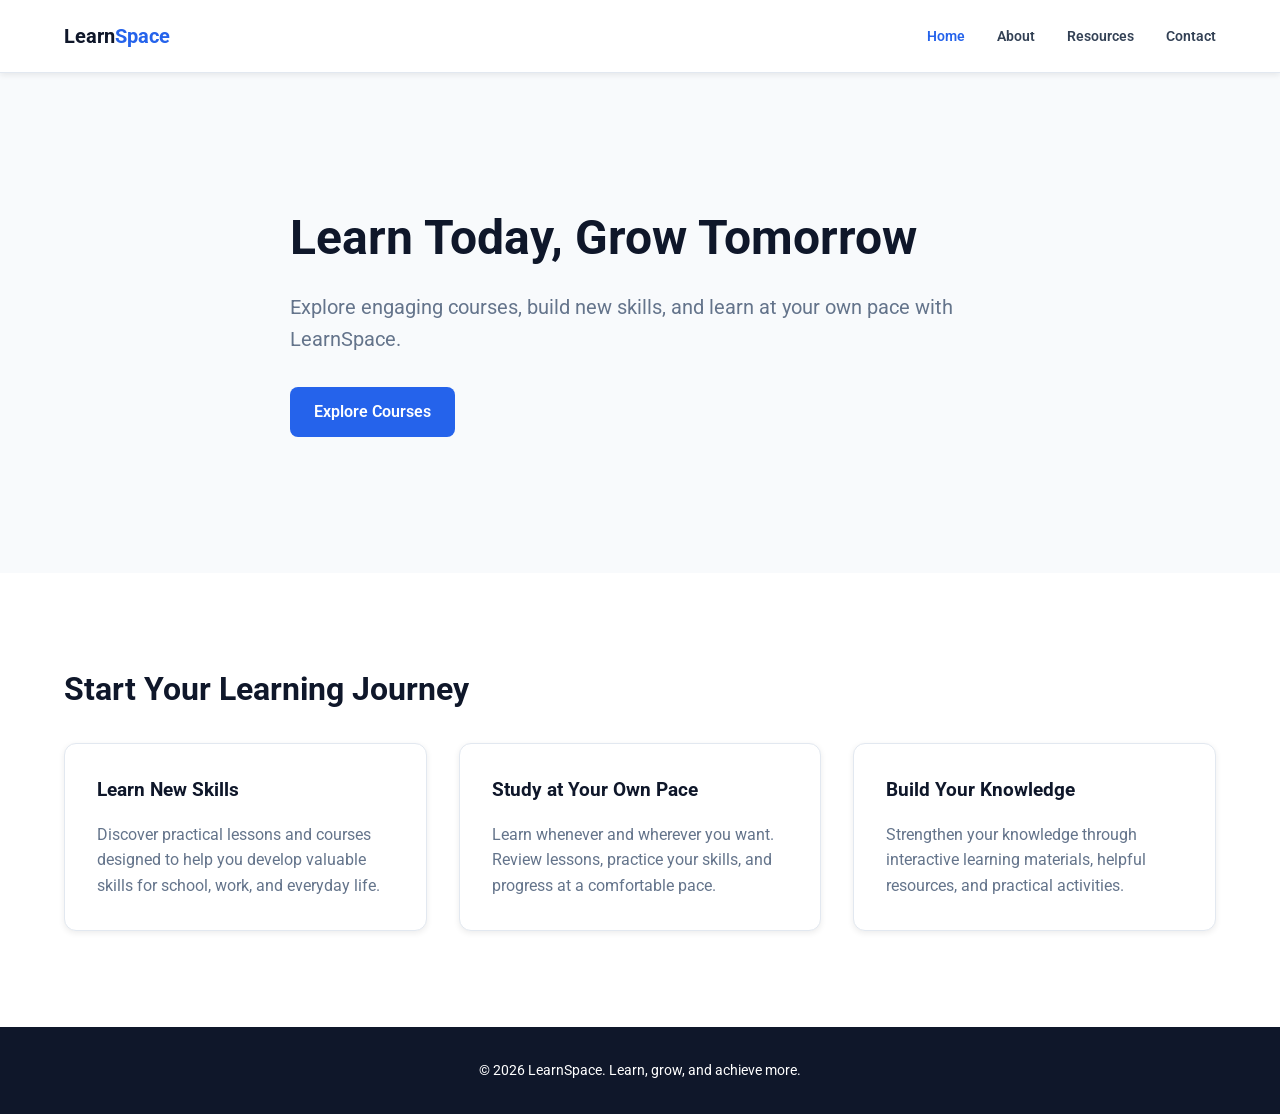
==== index.html @ 276ac224 "update link to contact page in index.html" ====
<!DOCTYPE html>
<html lang="en">

<head>
    <meta charset="UTF-8">
    <meta name="viewport" content="width=device-width, initial-scale=1.0">

    <title>Learn Space | Home</title>

    <link rel="stylesheet" href="./css/style.css">
</head>

<body>

    <!-- HEADER -->
    <header class="site-header">

        <div class="container header-container">

            <a href="index.html" class="logo">
                Learn<span>Space</span>
            </a>

            <!-- CSS-only burger menu toggle -->
                <input
                type="checkbox"
                id="menu-toggle"
                class="menu-toggle"
            >

            <label
                for="menu-toggle"
                class="menu-button"
                aria-label="Toggle navigation menu"
            >
                <span></span>
                <span></span>
                <span></span>
            </label>

            <nav class="main-nav">

                <ul>
                    <li>
                        <a href="index.html" class="active">
                            Home
                        </a>
                    </li>

                    <li>
                        <a href="about.html">
                            About
                        </a>
                    </li>

                    <li>
                        <a href="resources.html">
                            Resources
                        </a>
                    </li>

                    <li>
                        <a href="contact.html">
                            Contact
                        </a>
                    </li>
                </ul>

            </nav>

        </div>

    </header>


    <!-- MAIN -->
    <main>

        <section class="hero">

            <div class="container hero-content">

                <h1>
                    Learn Today, Grow Tomorrow
                </h1>

                <p>
                    Explore engaging courses, build new skills,
                    and learn at your own pace with LearnSpace.
                </p>

                <div id="explore-container">
                    <a href="services.html" class="btn btn-primary">
                        Explore Courses
                    </a>
                </div>

            </div>

        </section>


        <section class="section">

            <div class="container">

                <h2 class="section-title">
                    Start Your Learning Journey
                </h2>

                <div class="card-grid">

                    <article class="card">
                        <h3>Learn New Skills</h3>

                        <p>
                            Discover practical lessons and courses
                            designed to help you develop valuable
                            skills for school, work, and everyday life.
                        </p>
                    </article>


                    <article class="card">
                        <h3>Study at Your Own Pace</h3>

                        <p>
                            Learn whenever and wherever you want.
                            Review lessons, practice your skills,
                            and progress at a comfortable pace.
                        </p>
                    </article>


                    <article class="card">
                        <h3>Build Your Knowledge</h3>

                        <p>
                            Strengthen your knowledge through
                            interactive learning materials, helpful
                            resources, and practical activities.
                        </p>
                    </article>

                </div>

            </div>

        </section>

    </main>


    <!-- FOOTER -->
    <footer class="site-footer">

        <div class="container">

            <p>
                &copy; 2026 LearnSpace. Learn, grow, and achieve more.
            </p>

        </div>

    </footer>

</body>

</html>
---- css/style.css ----
/* =========================================
   ROOT VARIABLES
========================================= */

:root {
    /* Colors */
    --color-primary: #2563eb;
    --color-primary-dark: #1d4ed8;
    --color-secondary: #0f172a;

    --color-text: #334155;
    --color-text-light: #64748b;

    --color-background: #ffffff;
    --color-background-light: #f8fafc;

    --color-border: #e2e8f0;

    /* Typography */
    --font-family: "Roboto", Arial, Helvetica, sans-serif;

    --font-size-xs: 0.75rem;
    --font-size-sm: 0.875rem;
    --font-size-md: 1rem;
    --font-size-lg: 1.25rem;
    --font-size-xl: 2rem;
    --font-size-xxl: 3rem;

    /* Spacing */
    --space-xs: 0.5rem;
    --space-sm: 1rem;
    --space-md: 1.5rem;
    --space-lg: 2rem;
    --space-xl: 4rem;
    --space-xxl: 6rem;

    /* Layout */
    --container-width: 1200px;

    /* Borders */
    --border-radius-sm: 4px;
    --border-radius-md: 8px;
    --border-radius-lg: 12px;

    /* Shadows */
    --shadow-sm: 0 2px 6px rgba(0, 0, 0, 0.08);
    --shadow-md: 0 5px 20px rgba(0, 0, 0, 0.1);
}


/* =========================================
   FONT
========================================= */

@font-face {
    font-family: "Roboto";

    src: url("../fonts/Roboto/Roboto-VariableFont_wdth,wght.ttf")
        format("truetype");

    font-weight: 100 900;
    font-style: normal;

    font-display: swap;
}


/* =========================================
   RESET
========================================= */

* {
    margin: 0;
    padding: 0;
    box-sizing: border-box;
}

html {
    scroll-behavior: smooth;
}

body {
    font-family: var(--font-family);
    font-size: var(--font-size-md);
    line-height: 1.6;

    color: var(--color-text);
    background: var(--color-background);

    overflow-x: hidden;
}


/* =========================================
   GLOBAL ELEMENTS
========================================= */

a {
    color: inherit;
    text-decoration: none;
}

img {
    display: block;
    max-width: 100%;
    height: auto;
}

button,
input,
textarea {
    font-family: inherit;
}


/* =========================================
   CONTAINER
========================================= */

.container {
    width: min(90%, var(--container-width));
    margin: 0 auto;
}

/* =========================================
   SECTIONS
========================================= */

.section {
    padding: var(--space-xxl) 0;
}

.section-title {
    margin-bottom: var(--space-lg);

    font-size: var(--font-size-xl);
    line-height: 1.3;

    color: var(--color-secondary);
}

.text-center {
    text-align: center;
}

/* =========================================
   HEADER
========================================= */

.site-header {
    position: sticky;
    top: 0;

    z-index: 1000;

    background: var(--color-background);

    border-bottom: 1px solid var(--color-border);

    box-shadow: var(--shadow-sm);
}

.header-container {
    min-height: 72px;

    display: flex;
    align-items: center;
    justify-content: space-between;
}


/* =========================================
   LOGO
========================================= */

.logo {
    flex-shrink: 0;

    font-size: var(--font-size-lg);
    font-weight: 700;

    color: var(--color-secondary);
}

.logo span {
    color: var(--color-primary);
}


/* =========================================
   DESKTOP NAVIGATION
========================================= */

.main-nav ul {
    display: flex;

    align-items: center;

    gap: var(--space-lg);

    list-style: none;
}

.main-nav a {
    display: block;

    padding: 0.5rem 0;

    font-size: var(--font-size-sm);
    font-weight: 600;

    color: var(--color-text);

    transition:
        color 0.2s ease,
        background-color 0.2s ease;
}

.main-nav a:hover,
.main-nav a.active {
    color: var(--color-primary);
}


/* =========================================
   MOBILE MENU TOGGLE
   Hidden on desktop
========================================= */

.menu-toggle {
    display: none;
}

.menu-button {
    display: none;
}


/* =========================================
   BUTTONS
========================================= */

.btn {
    display: inline-block;

    padding: 0.75rem 1.5rem;

    border: none;
    border-radius: var(--border-radius-md);

    font-weight: 600;

    cursor: pointer;

    transition:
        background-color 0.2s ease,
        transform 0.2s ease;
}

.btn-primary {
    color: #ffffff;

    background: var(--color-primary);
}

.btn-primary:hover {
    background: var(--color-primary-dark);

    transform: translateY(-2px);
}


/* =========================================
   HERO
========================================= */

.hero {
    min-height: 500px;

    display: flex;
    align-items: center;

    padding: var(--space-xl) 0;

    background: var(--color-background-light);
}

.hero-content {
    width: 100%;
    max-width: 700px;
}

.hero h1 {
    margin-bottom: var(--space-md);

    font-size: var(--font-size-xxl);
    line-height: 1.2;

    color: var(--color-secondary);
}

.hero p {
    margin-bottom: var(--space-lg);

    font-size: var(--font-size-lg);

    color: var(--color-text-light);
}


/* =========================================
   CARD GRID
========================================= */

.card-grid {
    display: flex;
    justify-content: space-between;
    gap: var(--space-lg);
    flex-wrap: wrap;
}

.card {
    width: 100%;

    padding: var(--space-lg);

    background: var(--color-background);

    border: 1px solid var(--color-border);
    border-radius: var(--border-radius-lg);

    box-shadow: var(--shadow-sm);
}

.card h3 {
    margin-bottom: var(--space-sm);

    color: var(--color-secondary);
}

.card p {
    color: var(--color-text-light);
}


/* =========================================
   FOOTER
========================================= */

.site-footer {
    padding: var(--space-lg) 0;

    color: #ffffff;

    background: var(--color-secondary);

    text-align: center;
}

.site-footer p {
    font-size: var(--font-size-sm);
}


/* =========================================
   DESKTOP
   1200px and wider
========================================= */

@media (min-width: 1200px) {

    .container {
        width: min(90%, var(--container-width));
    }

    .header-container {
        min-height: 72px;
    }

    .hero {
        min-height: 500px;
    }

    .hero h1 {
        font-size: var(--font-size-xxl);
    }
    .card-grid .card{
        width: calc((100% - (2 * var(--space-lg))) / 3);
    }

}


/* =========================================
   TABLET
   768px - 1199px
========================================= */

@media (min-width: 768px) and (max-width: 1199px) {

    .container {
        width: 90%;
    }

    .header-container {
        min-height: 72px;
    }

    .main-nav ul {
        gap: var(--space-md);
    }

    .main-nav a {
        font-size: var(--font-size-sm);
    }

    .hero {
        min-height: 450px;
    }

    .hero h1 {
        font-size: 2.5rem;
    }

    .hero p {
        font-size: var(--font-size-md);
    }

    .card-grid .card {
        width: calc((100% - var(--space-lg)) / 2);
    }

}


/* =========================================
   MOBILE
   375px - 767px
========================================= */

@media (max-width: 767px) {

    /* -------------------------------------
       GLOBAL
    ------------------------------------- */

    body {
        overflow-x: hidden;
    }

    .container {
        width: 90%;
        max-width: 100%;
    }


    /* -------------------------------------
       HEADER
    ------------------------------------- */

    .site-header {
        position: sticky;
        top: 0;
    }

    .header-container {
        position: relative;

        min-height: 64px;

        display: flex;
        flex-direction: row;

        align-items: center;
        justify-content: space-between;

        padding: var(--space-sm) 0;
    }


    /* -------------------------------------
       LOGO
    ------------------------------------- */

    .logo {
        font-size: var(--font-size-lg);
    }


    /* -------------------------------------
       BURGER BUTTON
    ------------------------------------- */

    .menu-button {
        width: 40px;
        height: 40px;

        display: flex;

        flex-direction: column;
        justify-content: center;
        align-items: center;

        gap: 5px;

        cursor: pointer;

        border-radius: var(--border-radius-md);

        transition: background-color 0.2s ease;
    }

    .menu-button:hover {
        background: var(--color-background-light);
    }

    .menu-button span {
        display: block;

        width: 24px;
        height: 2px;

        background: var(--color-secondary);

        border-radius: 2px;

        transition:
            transform 0.3s ease,
            opacity 0.3s ease;
    }


    /* -------------------------------------
       MOBILE NAVIGATION
    ------------------------------------- */

    .main-nav {
        position: absolute;

        top: 100%;
        left: 0;

        width: 100%;

        max-height: 0;

        overflow: hidden;

        background: var(--color-background);

        border-top: 1px solid transparent;

        transition:
            max-height 0.3s ease,
            border-color 0.3s ease;
    }

    .main-nav ul {
        display: flex;

        flex-direction: column;

        gap: 0;

        width: 100%;

        list-style: none;

        padding: 0;
    }

    .main-nav li {
        width: 100%;
    }

    .main-nav a {
        display: block;

        width: 100%;

        padding: 1rem;

        font-size: var(--font-size-md);

        border-bottom: 1px solid var(--color-border);
    }

    .main-nav a:hover,
    .main-nav a.active {
        background: var(--color-background-light);

        color: var(--color-primary);
    }


    /* -------------------------------------
       OPEN MOBILE MENU
    ------------------------------------- */

    .menu-toggle:checked ~ .main-nav {
        max-height: 400px;

        border-top-color: var(--color-border);

        box-shadow: var(--shadow-md);
    }


    /* -------------------------------------
       BURGER → X
    ------------------------------------- */

    .menu-toggle:checked + .menu-button span:nth-child(1) {
        transform: translateY(7px) rotate(45deg);
    }

    .menu-toggle:checked + .menu-button span:nth-child(2) {
        opacity: 0;
    }

    .menu-toggle:checked + .menu-button span:nth-child(3) {
        transform: translateY(-7px) rotate(-45deg);
    }


    /* -------------------------------------
       HERO
    ------------------------------------- */

    .hero {
        min-height: 400px;

        padding: var(--space-xl) 0;
    }

    .hero-content {
        width: 100%;
        max-width: 100%;

        text-align: center;
    }

    .hero h1 {
        margin-bottom: var(--space-md);

        font-size: 2rem;
        line-height: 1.2;

        overflow-wrap: break-word;
    }

    .hero p {
        margin-bottom: var(--space-lg);

        font-size: var(--font-size-md);
    }

    .hero #explore-container {
        display: flex;
        justify-content: center;
        align-items: center
    }

    .hero #explore-container .btn{
        width: 50%;
    }


    /* -------------------------------------
       SECTIONS
    ------------------------------------- */

    .section {
        padding: var(--space-xl) 0;
    }

    .section-title {
        margin-bottom: var(--space-md);

        font-size: 1.75rem;

        line-height: 1.3;

        overflow-wrap: break-word;
    }


    /* -------------------------------------
       CARDS
    ------------------------------------- */

    /* .card-grid {
        grid-template-columns: 1fr;

        gap: var(--space-md);
    } */

    .card {
        width: 100%;

        padding: var(--space-md);
    }

    .card h3 {
        font-size: var(--font-size-lg);
    }


    /* -------------------------------------
       BUTTONS
    ------------------------------------- */

    .btn {
        display: block;

        width: 100%;

        text-align: center;
    }


    /* -------------------------------------
       FOOTER
    ------------------------------------- */

    .site-footer {
        padding: var(--space-md) 0;
    }

    .site-footer p {
        font-size: var(--font-size-sm);
    }

}


/* =========================================
   SMALL MOBILE
   375px and below
========================================= */

@media (max-width: 375px) {

    .container {
        width: 92%;
    }

    .hero {
        min-height: 380px;

        padding: var(--space-lg) 0;
    }

    .hero h1 {
        font-size: 1.8rem;
    }

    .hero p {
        font-size: var(--font-size-sm);
    }

    .section {
        padding: var(--space-lg) 0;
    }

    .section-title {
        font-size: 1.5rem;
    }

    .card {
        padding: var(--space-sm);
    }

}
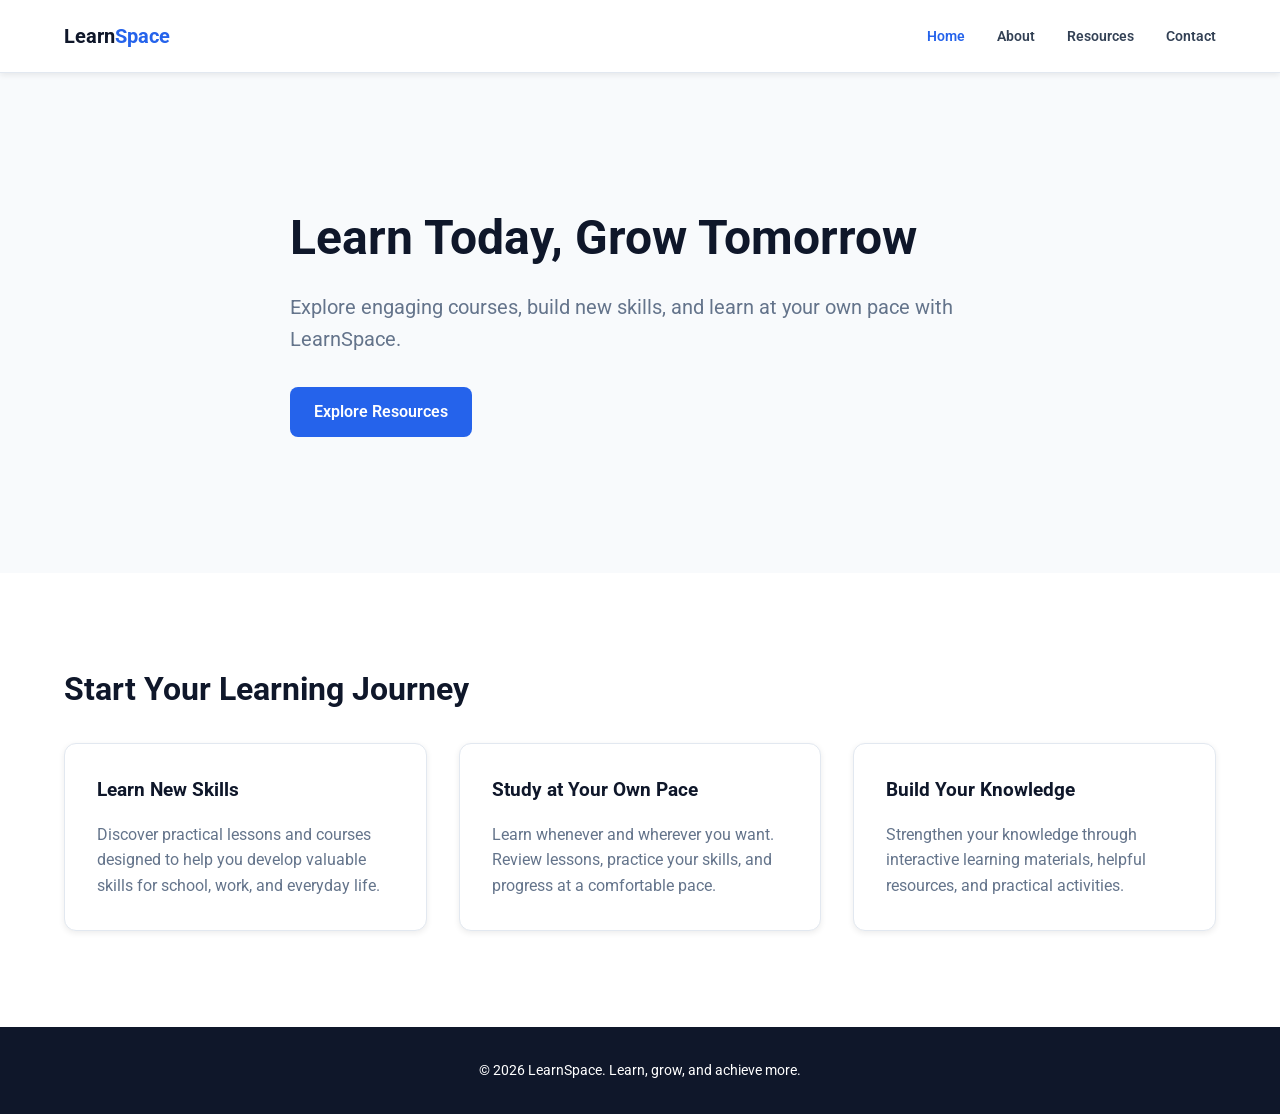
==== commit efa2e09b: "update cta button in index.html" ====
--- a/index.html
+++ b/index.html
@@ -90,8 +90,8 @@
                 </p>
 
                 <div id="explore-container">
-                    <a href="services.html" class="btn btn-primary">
-                        Explore Courses
+                    <a href="resources.html" class="btn btn-primary">
+                        Explore Resources
                     </a>
                 </div>
 
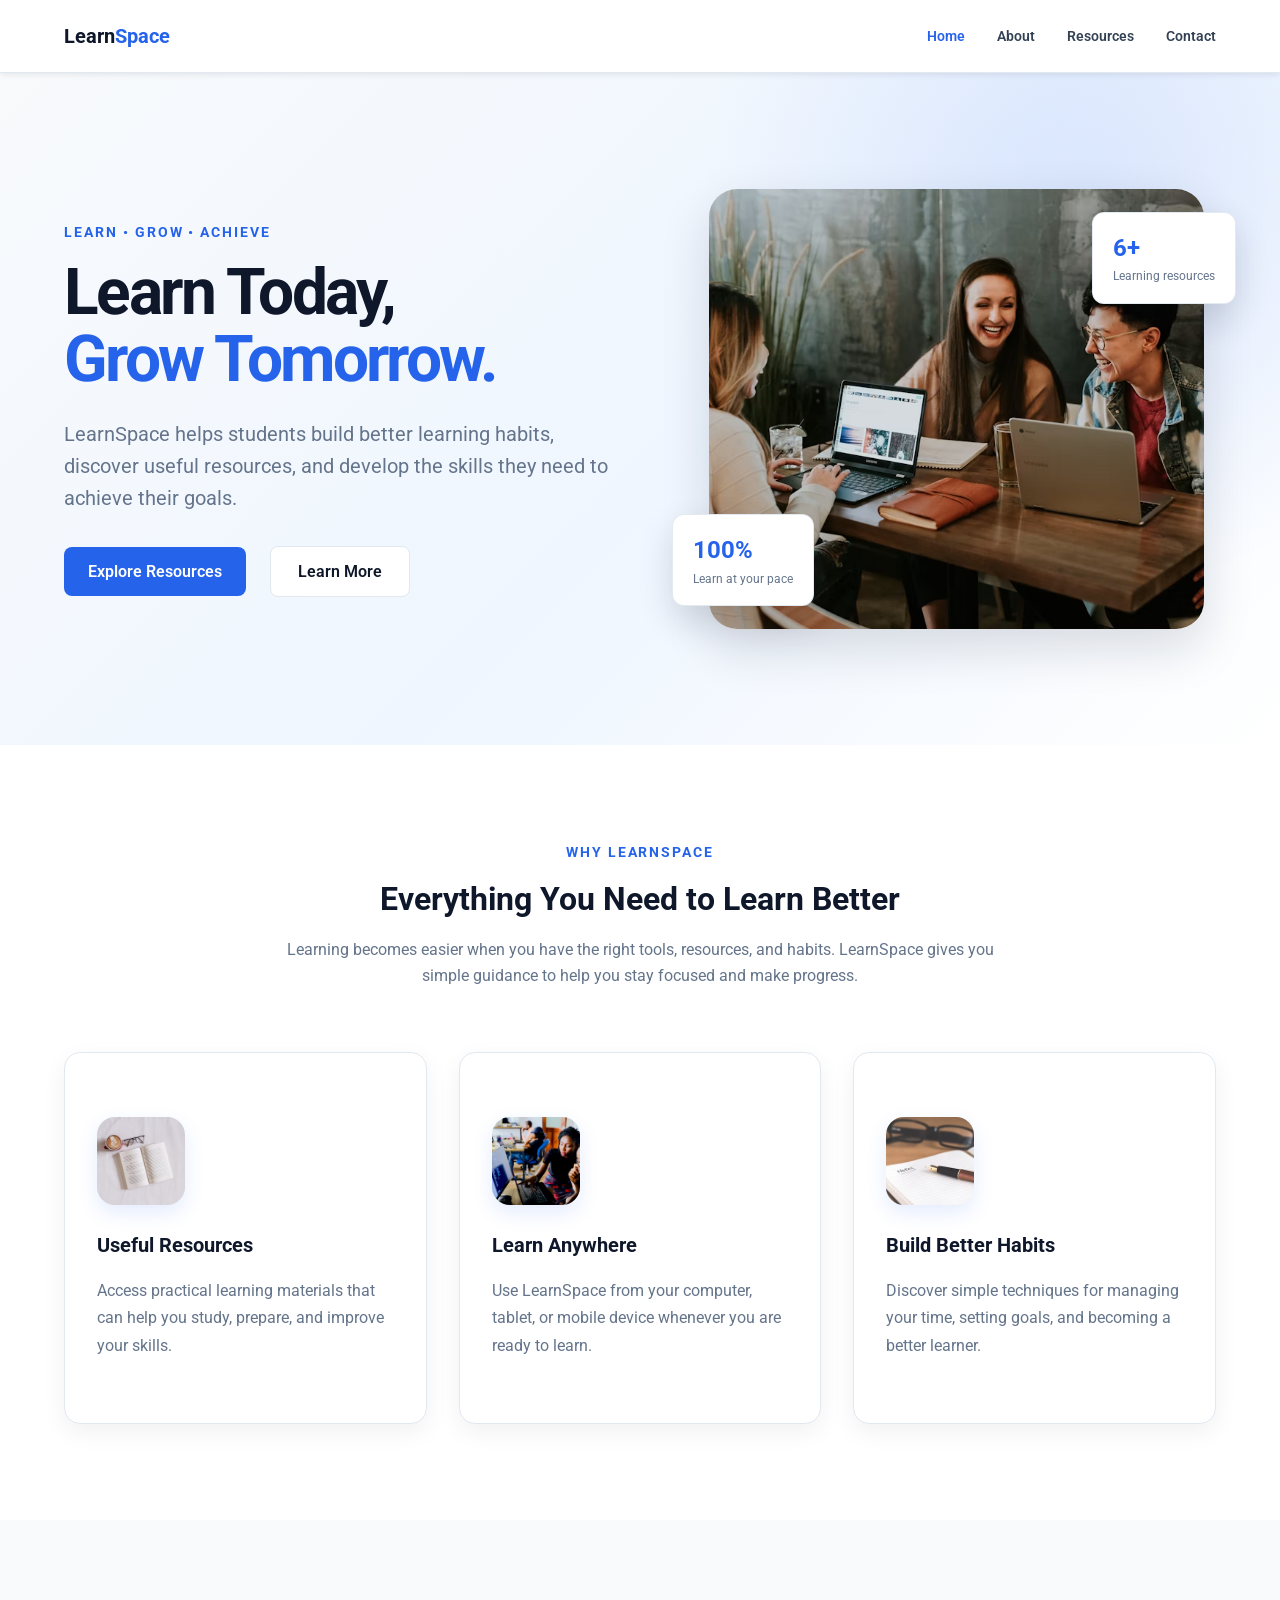
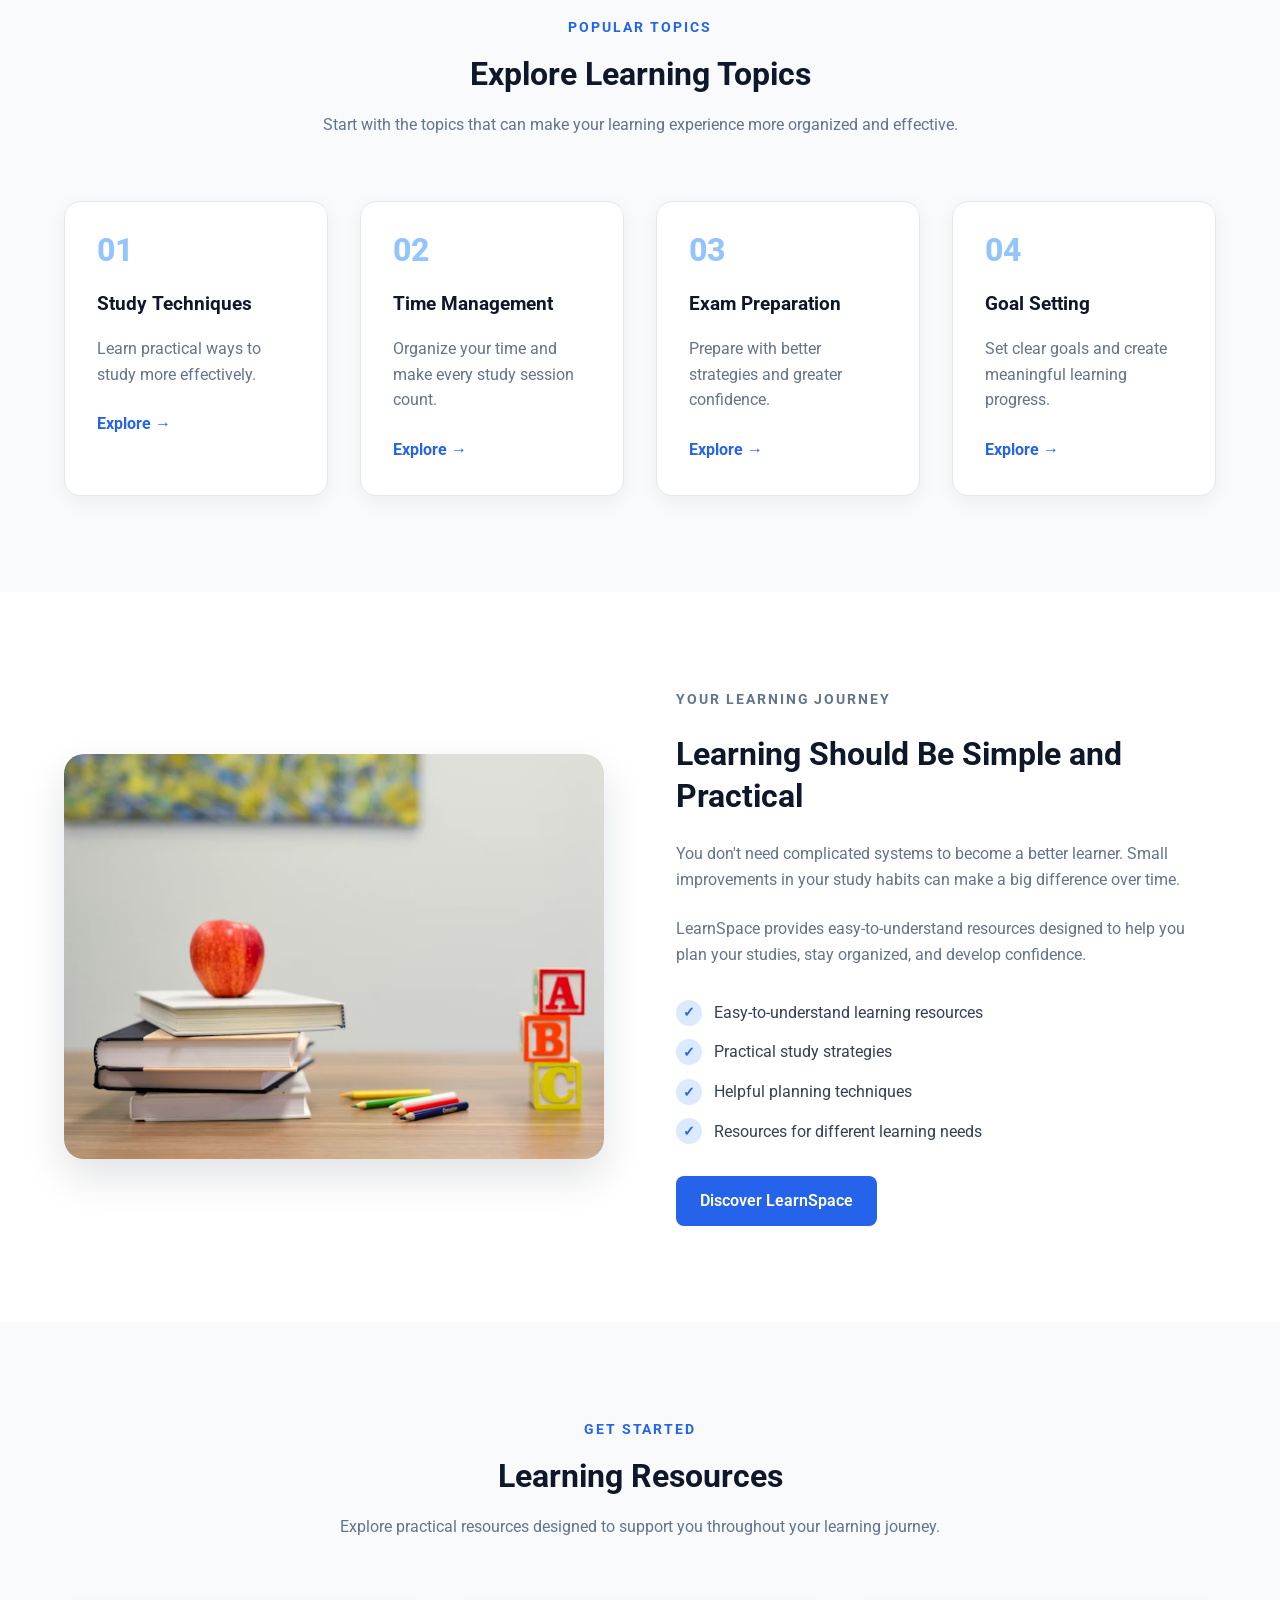
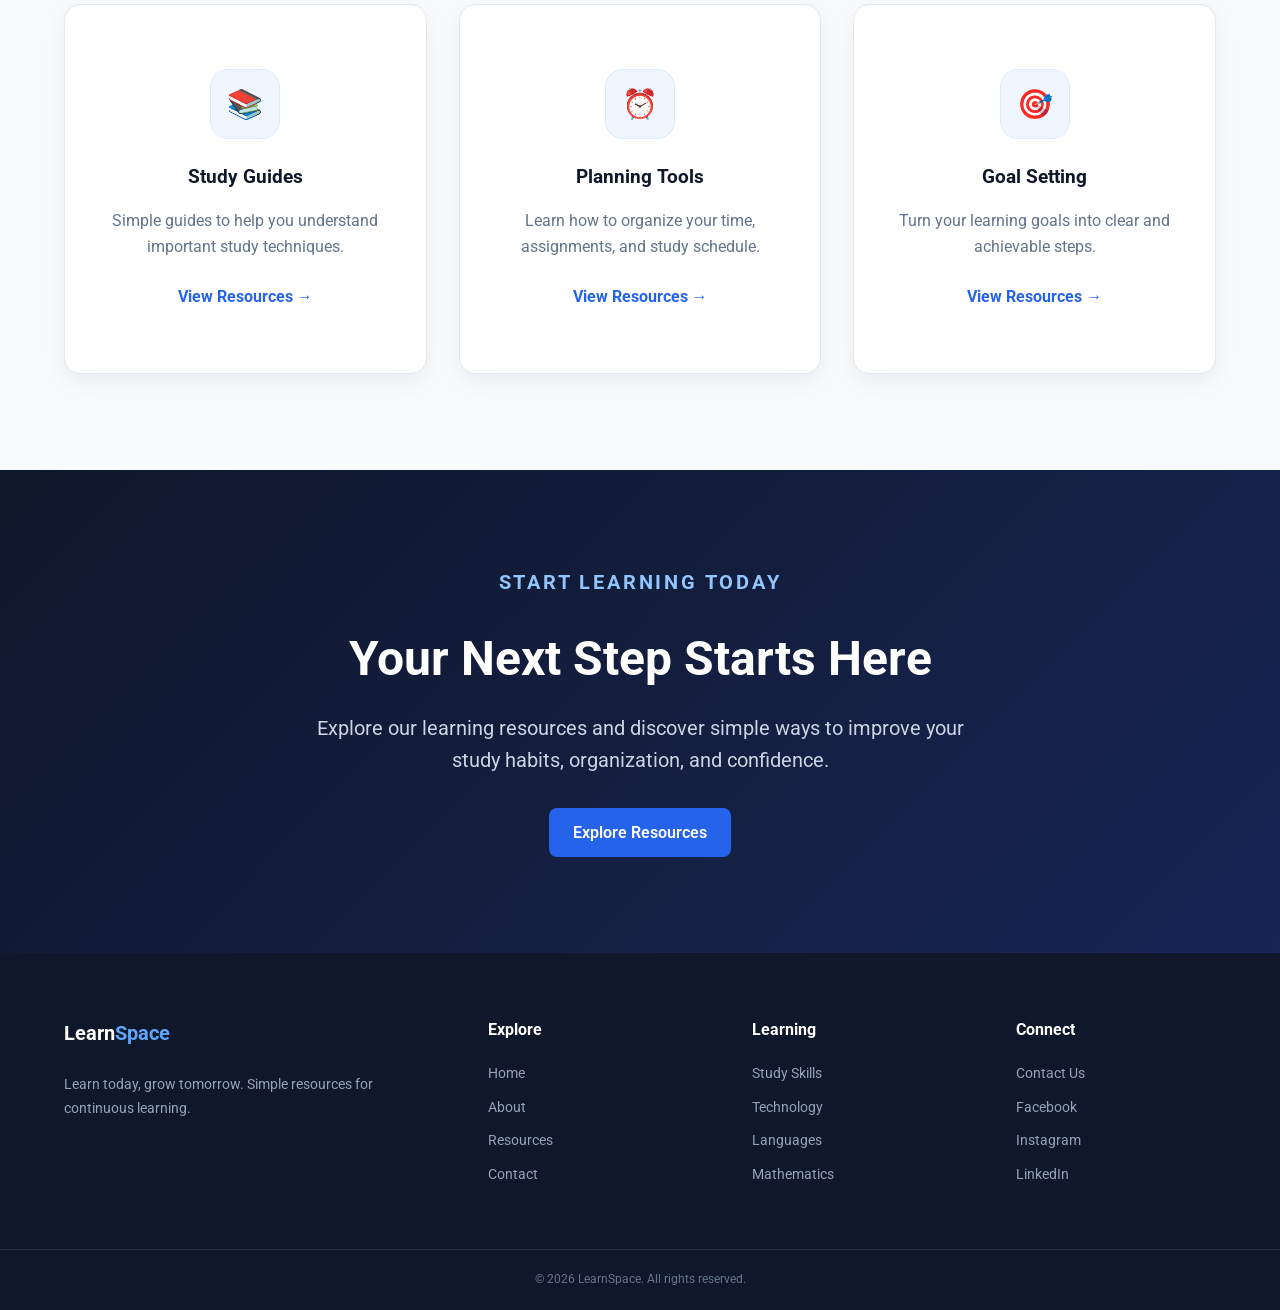
==== commit 9172b2b0: "add homepage contents and update footer" ====
--- a/index.html
+++ b/index.html
@@ -5,14 +5,16 @@
     <meta charset="UTF-8">
     <meta name="viewport" content="width=device-width, initial-scale=1.0">
 
-    <title>Learn Space | Home</title>
-
-    <link rel="stylesheet" href="./css/style.css">
+    <title>LearnSpace | Learn Today, Grow Tomorrow</title>
+
+    <link rel="stylesheet" href="css/style.css">
 </head>
 
 <body>
 
-    <!-- HEADER -->
+    <!-- =========================================
+         HEADER
+    ========================================== -->
     <header class="site-header">
 
         <div class="container header-container">
@@ -21,8 +23,7 @@
                 Learn<span>Space</span>
             </a>
 
-            <!-- CSS-only burger menu toggle -->
-                <input
+            <input
                 type="checkbox"
                 id="menu-toggle"
                 class="menu-toggle"
@@ -38,9 +39,10 @@
                 <span></span>
             </label>
 
-            <nav class="main-nav">
+            <nav class="main-nav" aria-label="Main navigation">
 
                 <ul>
+
                     <li>
                         <a href="index.html" class="active">
                             Home
@@ -64,6 +66,7 @@
                             Contact
                         </a>
                     </li>
+
                 </ul>
 
             </nav>
@@ -73,92 +76,651 @@
     </header>
 
 
-    <!-- MAIN -->
     <main>
 
-        <section class="hero">
-
-            <div class="container hero-content">
-
-                <h1>
-                    Learn Today, Grow Tomorrow
-                </h1>
-
-                <p>
-                    Explore engaging courses, build new skills,
-                    and learn at your own pace with LearnSpace.
-                </p>
-
-                <div id="explore-container">
-                    <a href="resources.html" class="btn btn-primary">
+        <!-- =========================================
+             HERO
+        ========================================== -->
+        <section class="home-hero">
+
+            <div class="container home-hero-container">
+
+                <div class="home-hero-content">
+
+                    <p class="home-eyebrow">
+                        LEARN • GROW • ACHIEVE
+                    </p>
+
+                    <h1>
+                        Learn Today,
+                        <span>Grow Tomorrow.</span>
+                    </h1>
+
+                    <p class="home-hero-text">
+                        LearnSpace helps students build better learning
+                        habits, discover useful resources, and develop
+                        the skills they need to achieve their goals.
+                    </p>
+
+                    <div class="home-hero-actions">
+
+                        <a
+                            href="resources.html"
+                            class="btn btn-primary"
+                        >
+                            Explore Resources
+                        </a>
+
+                        <a
+                            href="about.html"
+                            class="home-secondary-btn"
+                        >
+                            Learn More
+                        </a>
+
+                    </div>
+
+                </div>
+
+
+                <div class="home-hero-image">
+
+                    <div class="home-image-wrapper">
+
+                        <img
+                            src="images/students-learning-together.avif"
+                            alt="Students learning together"
+                        >
+
+                    </div>
+
+
+                    <div class="home-floating-card home-floating-card-one">
+
+                        <strong>
+                            100%
+                        </strong>
+
+                        <span>
+                            Learn at your pace
+                        </span>
+
+                    </div>
+
+
+                    <div class="home-floating-card home-floating-card-two">
+
+                        <strong>
+                            6+
+                        </strong>
+
+                        <span>
+                            Learning resources
+                        </span>
+
+                    </div>
+
+                </div>
+
+            </div>
+
+        </section>
+
+
+        <!-- =========================================
+             WHY LEARNSPACE
+        ========================================== -->
+        <section class="section home-feature-section">
+
+            <div class="container">
+
+                <div class="home-section-heading">
+
+                    <p class="home-eyebrow">
+                        WHY LEARNSPACE
+                    </p>
+
+                    <h2 class="section-title">
+                        Everything You Need to Learn Better
+                    </h2>
+
+                    <p>
+                        Learning becomes easier when you have the right
+                        tools, resources, and habits. LearnSpace gives
+                        you simple guidance to help you stay focused
+                        and make progress.
+                    </p>
+
+                </div>
+
+
+                <div class="home-feature-grid">
+
+
+                    <!-- FEATURE 1 -->
+
+                    <article class="home-feature-card">
+
+                        <div class="home-feature-icon">
+
+                            <img
+                                src="images/books-and-learning-materials.avif"
+                                alt="Books and learning materials"
+                            >
+
+                        </div>
+
+                        <div class="home-feature-content">
+
+                            <h3>
+                                Useful Resources
+                            </h3>
+
+                            <p>
+                                Access practical learning materials
+                                that can help you study, prepare,
+                                and improve your skills.
+                            </p>
+
+                        </div>
+
+                    </article>
+
+
+                    <!-- FEATURE 2 -->
+
+                    <article class="home-feature-card">
+
+                        <div class="home-feature-icon">
+
+                            <img
+                                src="images/laptop-for-online-learning.avif"
+                                alt="Laptop for online learning"
+                            >
+
+                        </div>
+
+                        <div class="home-feature-content">
+
+                            <h3>
+                                Learn Anywhere
+                            </h3>
+
+                            <p>
+                                Use LearnSpace from your computer,
+                                tablet, or mobile device whenever
+                                you are ready to learn.
+                            </p>
+
+                        </div>
+
+                    </article>
+
+
+                    <!-- FEATURE 3 -->
+
+                    <article class="home-feature-card">
+
+                        <div class="home-feature-icon">
+
+                            <img
+                                src="images/notebook-for-learning-and-planning.avif"
+                                alt="Notebook for learning and planning"
+                            >
+
+                        </div>
+
+                        <div class="home-feature-content">
+
+                            <h3>
+                                Build Better Habits
+                            </h3>
+
+                            <p>
+                                Discover simple techniques for
+                                managing your time, setting goals,
+                                and becoming a better learner.
+                            </p>
+
+                        </div>
+
+                    </article>
+
+                </div>
+
+            </div>
+
+        </section>
+
+
+        <!-- =========================================
+             POPULAR TOPICS
+        ========================================== -->
+        <section class="section home-topics-section">
+
+            <div class="container">
+
+                <div class="home-section-heading">
+
+                    <p class="home-eyebrow">
+                        POPULAR TOPICS
+                    </p>
+
+                    <h2 class="section-title">
+                        Explore Learning Topics
+                    </h2>
+
+                    <p>
+                        Start with the topics that can make your
+                        learning experience more organized and
+                        effective.
+                    </p>
+
+                </div>
+
+
+                <div class="home-topic-grid">
+
+
+                    <a
+                        href="resources.html"
+                        class="home-topic-card"
+                    >
+
+                        <div class="home-topic-number">
+                            01
+                        </div>
+
+                        <h3>
+                            Study Techniques
+                        </h3>
+
+                        <p>
+                            Learn practical ways to study
+                            more effectively.
+                        </p>
+
+                        <span>
+                            Explore →
+                        </span>
+
+                    </a>
+
+
+                    <a
+                        href="resources.html"
+                        class="home-topic-card"
+                    >
+
+                        <div class="home-topic-number">
+                            02
+                        </div>
+
+                        <h3>
+                            Time Management
+                        </h3>
+
+                        <p>
+                            Organize your time and make
+                            every study session count.
+                        </p>
+
+                        <span>
+                            Explore →
+                        </span>
+
+                    </a>
+
+
+                    <a
+                        href="resources.html"
+                        class="home-topic-card"
+                    >
+
+                        <div class="home-topic-number">
+                            03
+                        </div>
+
+                        <h3>
+                            Exam Preparation
+                        </h3>
+
+                        <p>
+                            Prepare with better strategies
+                            and greater confidence.
+                        </p>
+
+                        <span>
+                            Explore →
+                        </span>
+
+                    </a>
+
+
+                    <a
+                        href="resources.html"
+                        class="home-topic-card"
+                    >
+
+                        <div class="home-topic-number">
+                            04
+                        </div>
+
+                        <h3>
+                            Goal Setting
+                        </h3>
+
+                        <p>
+                            Set clear goals and create
+                            meaningful learning progress.
+                        </p>
+
+                        <span>
+                            Explore →
+                        </span>
+
+                    </a>
+
+                </div>
+
+            </div>
+
+        </section>
+
+
+        <!-- =========================================
+             LEARNING EXPERIENCE
+        ========================================== -->
+        <section class="section home-learning-section">
+
+            <div class="container home-learning-container">
+
+
+                <div class="home-learning-image">
+
+                    <img
+                        src="images/students-studying-at-desk.avif"
+                        alt="Student studying at a desk"
+                    >
+
+                </div>
+
+
+                <div class="home-learning-content">
+
+                    <p class="home-eyebrow">
+                        YOUR LEARNING JOURNEY
+                    </p>
+
+                    <h2 class="section-title">
+                        Learning Should Be Simple and Practical
+                    </h2>
+
+                    <p>
+                        You don't need complicated systems to become
+                        a better learner. Small improvements in your
+                        study habits can make a big difference over time.
+                    </p>
+
+                    <p>
+                        LearnSpace provides easy-to-understand resources
+                        designed to help you plan your studies, stay
+                        organized, and develop confidence.
+                    </p>
+
+
+                    <ul class="home-check-list">
+
+                        <li>
+                            <span>✓</span>
+                            Easy-to-understand learning resources
+                        </li>
+
+                        <li>
+                            <span>✓</span>
+                            Practical study strategies
+                        </li>
+
+                        <li>
+                            <span>✓</span>
+                            Helpful planning techniques
+                        </li>
+
+                        <li>
+                            <span>✓</span>
+                            Resources for different learning needs
+                        </li>
+
+                    </ul>
+
+
+                    <a
+                        href="about.html"
+                        class="btn btn-primary"
+                    >
+                        Discover LearnSpace
+                    </a>
+
+                </div>
+
+            </div>
+
+        </section>
+
+
+        <!-- =========================================
+             LEARNING RESOURCES
+        ========================================== -->
+        <section class="section home-resource-section">
+
+            <div class="container">
+
+                <div class="home-section-heading">
+
+                    <p class="home-eyebrow">
+                        GET STARTED
+                    </p>
+
+                    <h2 class="section-title">
+                        Learning Resources
+                    </h2>
+
+                    <p>
+                        Explore practical resources designed to
+                        support you throughout your learning journey.
+                    </p>
+
+                </div>
+
+
+                <div class="home-resource-grid">
+
+
+                    <!-- RESOURCE 1 -->
+
+                    <article class="home-resource-card">
+
+                        <div class="home-resource-icon">
+                            📚
+                        </div>
+
+                        <h3>
+                            Study Guides
+                        </h3>
+
+                        <p>
+                            Simple guides to help you understand
+                            important study techniques.
+                        </p>
+
+                        <a href="resources.html">
+                            View Resources →
+                        </a>
+
+                    </article>
+
+
+                    <!-- RESOURCE 2 -->
+
+                    <article class="home-resource-card">
+
+                        <div class="home-resource-icon">
+                            ⏰
+                        </div>
+
+                        <h3>
+                            Planning Tools
+                        </h3>
+
+                        <p>
+                            Learn how to organize your time,
+                            assignments, and study schedule.
+                        </p>
+
+                        <a href="resources.html">
+                            View Resources →
+                        </a>
+
+                    </article>
+
+
+                    <!-- RESOURCE 3 -->
+
+                    <article class="home-resource-card">
+
+                        <div class="home-resource-icon">
+                            🎯
+                        </div>
+
+                        <h3>
+                            Goal Setting
+                        </h3>
+
+                        <p>
+                            Turn your learning goals into
+                            clear and achievable steps.
+                        </p>
+
+                        <a href="resources.html">
+                            View Resources →
+                        </a>
+
+                    </article>
+
+                </div>
+
+            </div>
+
+        </section>
+
+
+        <!-- =========================================
+             FINAL CTA
+        ========================================== -->
+        <section class="home-cta">
+
+            <div class="container">
+
+                <div class="home-cta-content">
+
+                    <p class="home-eyebrow">
+                        START LEARNING TODAY
+                    </p>
+
+                    <h2>
+                        Your Next Step Starts Here
+                    </h2>
+
+                    <p>
+                        Explore our learning resources and discover
+                        simple ways to improve your study habits,
+                        organization, and confidence.
+                    </p>
+
+                    <a
+                        href="resources.html"
+                        class="btn home-cta-button"
+                    >
                         Explore Resources
                     </a>
+
                 </div>
 
             </div>
 
         </section>
 
-
-        <section class="section">
+    </main>
+
+
+    <!-- =========================================
+         FOOTER
+    ========================================== -->
+    <footer class="site-footer">
+
+        <div class="container footer-grid">
+
+            <div class="footer-brand">
+
+                <a href="index.html" class="logo">
+                    Learn<span>Space</span>
+                </a>
+
+                <p>
+                    Learn today, grow tomorrow.
+                    Simple resources for continuous learning.
+                </p>
+
+            </div>
+
+
+            <div class="footer-column">
+
+                <h3>Explore</h3>
+
+                <a href="index.html">Home</a>
+                <a href="about.html">About</a>
+                <a href="resources.html">Resources</a>
+                <a href="contact.html">Contact</a>
+
+            </div>
+
+
+            <div class="footer-column">
+
+                <h3>Learning</h3>
+
+                <a href="resources.html">Study Skills</a>
+                <a href="resources.html">Technology</a>
+                <a href="resources.html">Languages</a>
+                <a href="resources.html">Mathematics</a>
+
+            </div>
+
+
+            <div class="footer-column">
+
+                <h3>Connect</h3>
+
+                <a href="contact.html">Contact Us</a>
+                <a href="#">Facebook</a>
+                <a href="#">Instagram</a>
+                <a href="#">LinkedIn</a>
+
+            </div>
+
+        </div>
+
+
+        <div class="footer-bottom">
 
             <div class="container">
 
-                <h2 class="section-title">
-                    Start Your Learning Journey
-                </h2>
-
-                <div class="card-grid">
-
-                    <article class="card">
-                        <h3>Learn New Skills</h3>
-
-                        <p>
-                            Discover practical lessons and courses
-                            designed to help you develop valuable
-                            skills for school, work, and everyday life.
-                        </p>
-                    </article>
-
-
-                    <article class="card">
-                        <h3>Study at Your Own Pace</h3>
-
-                        <p>
-                            Learn whenever and wherever you want.
-                            Review lessons, practice your skills,
-                            and progress at a comfortable pace.
-                        </p>
-                    </article>
-
-
-                    <article class="card">
-                        <h3>Build Your Knowledge</h3>
-
-                        <p>
-                            Strengthen your knowledge through
-                            interactive learning materials, helpful
-                            resources, and practical activities.
-                        </p>
-                    </article>
-
-                </div>
-
-            </div>
-
-        </section>
-
-    </main>
-
-
-    <!-- FOOTER -->
-    <footer class="site-footer">
-
-        <div class="container">
-
-            <p>
-                &copy; 2026 LearnSpace. Learn, grow, and achieve more.
-            </p>
+                <p>
+                    © 2026 LearnSpace. All rights reserved.
+                </p>
+
+            </div>
 
         </div>
 
@@ -166,4 +728,4 @@
 
 </body>
 
-</html>
+</html>
--- a/css/style.css
+++ b/css/style.css
@@ -72,6 +72,7 @@
 * {
     margin: 0;
     padding: 0;
+
     box-sizing: border-box;
 }
 
@@ -81,10 +82,13 @@
 
 body {
     font-family: var(--font-family);
+
     font-size: var(--font-size-md);
+
     line-height: 1.6;
 
     color: var(--color-text);
+
     background: var(--color-background);
 
     overflow-x: hidden;
@@ -97,12 +101,15 @@
 
 a {
     color: inherit;
+
     text-decoration: none;
 }
 
 img {
     display: block;
+
     max-width: 100%;
+
     height: auto;
 }
 
@@ -119,8 +126,10 @@
 
 .container {
     width: min(90%, var(--container-width));
+
     margin: 0 auto;
 }
+
 
 /* =========================================
    SECTIONS
@@ -134,6 +143,7 @@
     margin-bottom: var(--space-lg);
 
     font-size: var(--font-size-xl);
+
     line-height: 1.3;
 
     color: var(--color-secondary);
@@ -143,12 +153,14 @@
     text-align: center;
 }
 
+
 /* =========================================
    HEADER
 ========================================= */
 
 .site-header {
     position: sticky;
+
     top: 0;
 
     z-index: 1000;
@@ -164,7 +176,9 @@
     min-height: 72px;
 
     display: flex;
+
     align-items: center;
+
     justify-content: space-between;
 }
 
@@ -177,6 +191,7 @@
     flex-shrink: 0;
 
     font-size: var(--font-size-lg);
+
     font-weight: 700;
 
     color: var(--color-secondary);
@@ -188,7 +203,7 @@
 
 
 /* =========================================
-   DESKTOP NAVIGATION
+   NAVIGATION
 ========================================= */
 
 .main-nav ul {
@@ -207,6 +222,7 @@
     padding: 0.5rem 0;
 
     font-size: var(--font-size-sm);
+
     font-weight: 600;
 
     color: var(--color-text);
@@ -223,8 +239,7 @@
 
 
 /* =========================================
-   MOBILE MENU TOGGLE
-   Hidden on desktop
+   MOBILE MENU
 ========================================= */
 
 .menu-toggle {
@@ -246,6 +261,7 @@
     padding: 0.75rem 1.5rem;
 
     border: none;
+
     border-radius: var(--border-radius-md);
 
     font-weight: 600;
@@ -271,13 +287,14 @@
 
 
 /* =========================================
-   HERO
+   ORIGINAL HERO
 ========================================= */
 
 .hero {
     min-height: 500px;
 
     display: flex;
+
     align-items: center;
 
     padding: var(--space-xl) 0;
@@ -287,6 +304,7 @@
 
 .hero-content {
     width: 100%;
+
     max-width: 700px;
 }
 
@@ -294,6 +312,7 @@
     margin-bottom: var(--space-md);
 
     font-size: var(--font-size-xxl);
+
     line-height: 1.2;
 
     color: var(--color-secondary);
@@ -314,8 +333,11 @@
 
 .card-grid {
     display: flex;
+
     justify-content: space-between;
+
     gap: var(--space-lg);
+
     flex-wrap: wrap;
 }
 
@@ -327,6 +349,7 @@
     background: var(--color-background);
 
     border: 1px solid var(--color-border);
+
     border-radius: var(--border-radius-lg);
 
     box-shadow: var(--shadow-sm);
@@ -364,7 +387,7 @@
 
 /* =========================================
    DESKTOP
-   1200px and wider
+   1200px+
 ========================================= */
 
 @media (min-width: 1200px) {
@@ -384,8 +407,11 @@
     .hero h1 {
         font-size: var(--font-size-xxl);
     }
-    .card-grid .card{
-        width: calc((100% - (2 * var(--space-lg))) / 3);
+
+    .card-grid .card {
+        width: calc(
+            (100% - (2 * var(--space-lg))) / 3
+        );
     }
 
 }
@@ -427,7 +453,9 @@
     }
 
     .card-grid .card {
-        width: calc((100% - var(--space-lg)) / 2);
+        width: calc(
+            (100% - var(--space-lg)) / 2
+        );
     }
 
 }
@@ -435,14 +463,10 @@
 
 /* =========================================
    MOBILE
-   375px - 767px
+   Below 768px
 ========================================= */
 
 @media (max-width: 767px) {
-
-    /* -------------------------------------
-       GLOBAL
-    ------------------------------------- */
 
     body {
         overflow-x: hidden;
@@ -450,16 +474,16 @@
 
     .container {
         width: 90%;
+
         max-width: 100%;
     }
 
 
-    /* -------------------------------------
-       HEADER
-    ------------------------------------- */
+    /* HEADER */
 
     .site-header {
         position: sticky;
+
         top: 0;
     }
 
@@ -469,36 +493,37 @@
         min-height: 64px;
 
         display: flex;
+
         flex-direction: row;
 
         align-items: center;
+
         justify-content: space-between;
 
         padding: var(--space-sm) 0;
     }
 
 
-    /* -------------------------------------
-       LOGO
-    ------------------------------------- */
+    /* LOGO */
 
     .logo {
         font-size: var(--font-size-lg);
     }
 
 
-    /* -------------------------------------
-       BURGER BUTTON
-    ------------------------------------- */
+    /* BURGER */
 
     .menu-button {
         width: 40px;
+
         height: 40px;
 
         display: flex;
 
         flex-direction: column;
+
         justify-content: center;
+
         align-items: center;
 
         gap: 5px;
@@ -518,6 +543,7 @@
         display: block;
 
         width: 24px;
+
         height: 2px;
 
         background: var(--color-secondary);
@@ -529,15 +555,42 @@
             opacity 0.3s ease;
     }
 
-
-    /* -------------------------------------
-       MOBILE NAVIGATION
-    ------------------------------------- */
+    .menu-toggle {
+        display: block;
+
+        position: absolute;
+
+        width: 1px;
+
+        height: 1px;
+
+        padding: 0;
+
+        margin: -1px;
+
+        overflow: hidden;
+
+        clip: rect(0, 0, 0, 0);
+
+        white-space: nowrap;
+
+        border: 0;
+    }
+
+    .menu-toggle:focus-visible + .menu-button {
+        outline: 2px solid var(--color-primary);
+
+        outline-offset: 3px;
+    }
+
+
+    /* MOBILE NAV */
 
     .main-nav {
         position: absolute;
 
         top: 100%;
+
         left: 0;
 
         width: 100%;
@@ -593,9 +646,7 @@
     }
 
 
-    /* -------------------------------------
-       OPEN MOBILE MENU
-    ------------------------------------- */
+    /* OPEN MENU */
 
     .menu-toggle:checked ~ .main-nav {
         max-height: 400px;
@@ -606,9 +657,7 @@
     }
 
 
-    /* -------------------------------------
-       BURGER → X
-    ------------------------------------- */
+    /* BURGER X */
 
     .menu-toggle:checked + .menu-button span:nth-child(1) {
         transform: translateY(7px) rotate(45deg);
@@ -623,9 +672,7 @@
     }
 
 
-    /* -------------------------------------
-       HERO
-    ------------------------------------- */
+    /* ORIGINAL HERO */
 
     .hero {
         min-height: 400px;
@@ -635,6 +682,7 @@
 
     .hero-content {
         width: 100%;
+
         max-width: 100%;
 
         text-align: center;
@@ -644,6 +692,7 @@
         margin-bottom: var(--space-md);
 
         font-size: 2rem;
+
         line-height: 1.2;
 
         overflow-wrap: break-word;
@@ -657,18 +706,18 @@
 
     .hero #explore-container {
         display: flex;
+
         justify-content: center;
-        align-items: center
-    }
-
-    .hero #explore-container .btn{
+
+        align-items: center;
+    }
+
+    .hero #explore-container .btn {
         width: 50%;
     }
 
 
-    /* -------------------------------------
-       SECTIONS
-    ------------------------------------- */
+    /* SECTIONS */
 
     .section {
         padding: var(--space-xl) 0;
@@ -685,15 +734,7 @@
     }
 
 
-    /* -------------------------------------
-       CARDS
-    ------------------------------------- */
-
-    /* .card-grid {
-        grid-template-columns: 1fr;
-
-        gap: var(--space-md);
-    } */
+    /* CARDS */
 
     .card {
         width: 100%;
@@ -706,9 +747,7 @@
     }
 
 
-    /* -------------------------------------
-       BUTTONS
-    ------------------------------------- */
+    /* BUTTONS */
 
     .btn {
         display: block;
@@ -719,9 +758,7 @@
     }
 
 
-    /* -------------------------------------
-       FOOTER
-    ------------------------------------- */
+    /* FOOTER */
 
     .site-footer {
         padding: var(--space-md) 0;
@@ -771,4 +808,1170 @@
         padding: var(--space-sm);
     }
 
-}+}
+
+
+/* =========================================
+   ABOUT PAGE
+========================================= */
+
+.about-intro-layout {
+    display: flex;
+
+    align-items: center;
+
+    justify-content: space-between;
+
+    gap: var(--space-xl);
+}
+
+.about-intro-content {
+    flex: 1 1 50%;
+
+    min-width: 0;
+}
+
+.about-intro-content p {
+    margin-bottom: var(--space-md);
+}
+
+.about-tagline {
+    color: var(--color-primary);
+
+    font-weight: 700;
+
+    font-size: var(--font-size-lg);
+}
+
+.about-intro-figure {
+    flex: 1 1 50%;
+
+    min-width: 0;
+}
+
+.about-intro-figure img {
+    width: 100%;
+
+    aspect-ratio: 4 / 3;
+
+    object-fit: cover;
+
+    border-radius: var(--border-radius-lg);
+
+    box-shadow: var(--shadow-md);
+}
+
+.about-intro-figure figcaption {
+    margin-top: var(--space-sm);
+
+    color: var(--color-text-light);
+
+    font-size: var(--font-size-sm);
+}
+
+
+@media (max-width: 767px) {
+
+    .about-intro-layout {
+        flex-direction: column;
+
+        align-items: stretch;
+
+        gap: var(--space-lg);
+    }
+
+    .about-intro-content,
+    .about-intro-figure {
+        width: 100%;
+    }
+
+}
+
+
+/* =====================================================
+   LEARNSPACE HOMEPAGE
+   Homepage-specific styles
+===================================================== */
+
+
+/* =========================================
+   HOME HERO
+========================================= */
+
+.home-hero {
+    position: relative;
+
+    padding: 6.5rem 0;
+
+    background:
+        radial-gradient(
+            circle at 85% 20%,
+            rgba(37, 99, 235, 0.12),
+            transparent 32%
+        ),
+        linear-gradient(
+            135deg,
+            #f8fafc 0%,
+            #eff6ff 55%,
+            #ffffff 100%
+        );
+}
+
+.home-hero-container {
+    display: flex;
+
+    align-items: center;
+    justify-content: space-between;
+
+    gap: 4.5rem;
+}
+
+.home-hero-content {
+    flex: 1 1 52%;
+
+    min-width: 0;
+}
+
+.home-eyebrow {
+    margin-bottom: var(--space-sm);
+
+    color: var(--color-primary);
+
+    font-size: var(--font-size-sm);
+    font-weight: 700;
+
+    letter-spacing: 0.14em;
+}
+
+.home-hero h1 {
+    margin-bottom: var(--space-md);
+
+    font-size: clamp(
+        2.75rem,
+        5vw,
+        4.75rem
+    );
+
+    line-height: 1.05;
+
+    letter-spacing: -0.04em;
+
+    color: var(--color-secondary);
+}
+
+.home-hero h1 span {
+    display: block;
+
+    color: var(--color-primary);
+}
+
+.home-hero-text {
+    max-width: 650px;
+
+    margin-bottom: var(--space-lg);
+
+    color: var(--color-text-light);
+
+    font-size: var(--font-size-lg);
+}
+
+.home-hero-actions {
+    display: flex;
+
+    align-items: center;
+
+    gap: var(--space-md);
+
+    flex-wrap: wrap;
+}
+
+.home-hero-actions .btn {
+    min-width: 180px;
+
+    text-align: center;
+}
+
+.home-secondary-btn {
+    display: inline-block;
+
+    min-width: 140px;
+
+    padding: 0.75rem 1.5rem;
+
+    border: 1px solid var(--color-border);
+
+    border-radius: var(--border-radius-md);
+
+    background: var(--color-background);
+
+    color: var(--color-secondary);
+
+    font-weight: 600;
+
+    text-align: center;
+
+    transition:
+        background-color 0.2s ease,
+        color 0.2s ease,
+        border-color 0.2s ease,
+        transform 0.2s ease;
+}
+
+.home-secondary-btn:hover {
+    color: var(--color-primary);
+
+    border-color: #bfdbfe;
+
+    background: #eff6ff;
+
+    transform: translateY(-2px);
+}
+
+.home-hero-image {
+    position: relative;
+
+    flex: 1 1 48%;
+
+    min-width: 0;
+
+    padding: 0.75rem;
+}
+
+.home-image-wrapper {
+    overflow: hidden;
+
+    border-radius: 28px;
+
+    background: var(--color-background);
+
+    box-shadow:
+        0 20px 50px rgba(15, 23, 42, 0.14);
+}
+
+.home-image-wrapper img {
+    width: 100%;
+
+    min-height: 440px;
+
+    aspect-ratio: 4 / 3;
+
+    object-fit: cover;
+
+    transition: transform 0.4s ease;
+}
+
+.home-image-wrapper:hover img {
+    transform: scale(1.03);
+}
+
+.home-floating-card {
+    position: absolute;
+
+    display: flex;
+
+    flex-direction: column;
+
+    padding: 1rem 1.25rem;
+
+    background: var(--color-background);
+
+    border: 1px solid rgba(226, 232, 240, 0.9);
+
+    border-radius: var(--border-radius-lg);
+
+    box-shadow:
+        0 15px 35px rgba(15, 23, 42, 0.14);
+}
+
+.home-floating-card strong {
+    color: var(--color-primary);
+
+    font-size: 1.5rem;
+}
+
+.home-floating-card span {
+    color: var(--color-text-light);
+
+    font-size: var(--font-size-xs);
+}
+
+.home-floating-card-one {
+    left: -25px;
+
+    bottom: 35px;
+}
+
+.home-floating-card-two {
+    right: -20px;
+
+    top: 35px;
+}
+
+
+/* =========================================
+   HOME SECTION HEADING
+========================================= */
+
+.home-section-heading {
+    max-width: 720px;
+
+    margin: 0 auto var(--space-xl);
+
+    text-align: center;
+}
+
+.home-section-heading .section-title {
+    margin-bottom: var(--space-sm);
+}
+
+.home-section-heading > p:last-child {
+    color: var(--color-text-light);
+
+    font-size: var(--font-size-md);
+}
+
+
+/* =========================================
+   HOME FEATURES
+========================================= */
+
+.home-feature-section {
+    background: var(--color-background);
+}
+
+.home-feature-grid {
+    display: flex;
+
+    justify-content: space-between;
+
+    gap: var(--space-lg);
+
+    flex-wrap: wrap;
+}
+
+.home-feature-card {
+    flex: 1 1 30%;
+
+    min-width: 280px;
+
+    padding: var(--space-xl) var(--space-lg);
+
+    background: var(--color-background);
+
+    border: 1px solid var(--color-border);
+
+    border-radius: 16px;
+
+    box-shadow:
+        0 8px 25px rgba(15, 23, 42, 0.06);
+
+    transition:
+        transform 0.25s ease,
+        border-color 0.25s ease,
+        box-shadow 0.25s ease;
+}
+
+.home-feature-card:hover {
+    transform: translateY(-7px);
+
+    border-color: #bfdbfe;
+
+    box-shadow:
+        0 18px 35px rgba(15, 23, 42, 0.10);
+}
+
+
+/* FEATURE IMAGE */
+
+.home-feature-icon {
+    width: 88px;
+
+    height: 88px;
+
+    margin-bottom: var(--space-md);
+
+    overflow: hidden;
+
+    border-radius: 18px;
+
+    background: #eff6ff;
+
+    box-shadow:
+        0 8px 20px rgba(37, 99, 235, 0.12);
+}
+
+.home-feature-icon img {
+    width: 100%;
+
+    height: 100%;
+
+    object-fit: cover;
+
+    transition: transform 0.3s ease;
+}
+
+.home-feature-card:hover .home-feature-icon img {
+    transform: scale(1.08);
+}
+
+.home-feature-card h3 {
+    margin-bottom: var(--space-sm);
+
+    color: var(--color-secondary);
+
+    font-size: var(--font-size-lg);
+}
+
+.home-feature-card p {
+    color: var(--color-text-light);
+
+    line-height: 1.7;
+}
+
+
+/* =========================================
+   HOME TOPICS
+========================================= */
+
+.home-topics-section {
+    background: var(--color-background-light);
+}
+
+.home-topic-grid {
+    display: flex;
+
+    justify-content: space-between;
+
+    gap: var(--space-lg);
+
+    flex-wrap: wrap;
+}
+
+.home-topic-card {
+    position: relative;
+
+    flex: 1 1 calc(25% - 1.5rem);
+
+    min-width: 220px;
+
+    padding: var(--space-lg);
+
+    background: var(--color-background);
+
+    border: 1px solid var(--color-border);
+
+    border-radius: 16px;
+
+    box-shadow:
+        0 6px 20px rgba(15, 23, 42, 0.05);
+
+    transition:
+        transform 0.25s ease,
+        border-color 0.25s ease,
+        box-shadow 0.25s ease;
+}
+
+.home-topic-card:hover {
+    transform: translateY(-6px);
+
+    border-color: var(--color-primary);
+
+    box-shadow:
+        0 16px 30px rgba(37, 99, 235, 0.10);
+}
+
+.home-topic-number {
+    margin-bottom: var(--space-md);
+
+    color: #93c5fd;
+
+    font-size: 2rem;
+
+    font-weight: 800;
+
+    line-height: 1;
+}
+
+.home-topic-card h3 {
+    margin-bottom: var(--space-sm);
+
+    color: var(--color-secondary);
+}
+
+.home-topic-card p {
+    margin-bottom: var(--space-md);
+
+    color: var(--color-text-light);
+}
+
+.home-topic-card span {
+    color: var(--color-primary);
+
+    font-weight: 700;
+}
+
+
+/* =========================================
+   HOME LEARNING EXPERIENCE
+========================================= */
+
+.home-learning-section {
+    background: var(--color-background);
+}
+
+.home-learning-container {
+    display: flex;
+
+    align-items: center;
+
+    gap: 4.5rem;
+}
+
+.home-learning-image {
+    flex: 1 1 50%;
+
+    min-width: 0;
+}
+
+.home-learning-image img {
+    width: 100%;
+
+    aspect-ratio: 4 / 3;
+
+    object-fit: cover;
+
+    border-radius: 20px;
+
+    box-shadow:
+        0 18px 40px rgba(15, 23, 42, 0.12);
+}
+
+.home-learning-content {
+    flex: 1 1 50%;
+
+    min-width: 0;
+}
+
+.home-learning-content .section-title {
+    margin-bottom: var(--space-md);
+}
+
+.home-learning-content p {
+    margin-bottom: var(--space-md);
+
+    color: var(--color-text-light);
+}
+
+.home-check-list {
+    display: flex;
+
+    flex-direction: column;
+
+    gap: 0.85rem;
+
+    margin: var(--space-lg) 0;
+
+    padding: 0;
+
+    list-style: none;
+}
+
+.home-check-list li {
+    display: flex;
+
+    align-items: center;
+
+    gap: 0.75rem;
+
+    color: var(--color-text);
+}
+
+.home-check-list li span {
+    display: flex;
+
+    align-items: center;
+    justify-content: center;
+
+    width: 26px;
+    height: 26px;
+
+    flex-shrink: 0;
+
+    border-radius: 50%;
+
+    background: #dbeafe;
+
+    color: var(--color-primary);
+
+    font-size: var(--font-size-sm);
+
+    font-weight: 700;
+}
+
+
+/* =========================================
+   HOME RESOURCES
+========================================= */
+
+.home-resource-section {
+    background: var(--color-background-light);
+}
+
+.home-resource-grid {
+    display: flex;
+
+    justify-content: space-between;
+
+    gap: var(--space-lg);
+
+    flex-wrap: wrap;
+}
+
+.home-resource-card {
+    flex: 1 1 30%;
+
+    min-width: 280px;
+
+    padding: var(--space-xl) var(--space-lg);
+
+    background: var(--color-background);
+
+    border: 1px solid var(--color-border);
+
+    border-radius: 16px;
+
+    text-align: center;
+
+    box-shadow:
+        0 8px 25px rgba(15, 23, 42, 0.06);
+
+    transition:
+        transform 0.25s ease,
+        border-color 0.25s ease,
+        box-shadow 0.25s ease;
+}
+
+.home-resource-card:hover {
+    transform: translateY(-7px);
+
+    border-color: #bfdbfe;
+
+    box-shadow:
+        0 18px 35px rgba(15, 23, 42, 0.10);
+}
+
+.home-resource-icon {
+    display: flex;
+
+    align-items: center;
+    justify-content: center;
+
+    width: 70px;
+    height: 70px;
+
+    margin: 0 auto var(--space-md);
+
+    border: 1px solid #dbeafe;
+
+    border-radius: 18px;
+
+    background: #eff6ff;
+
+    font-size: 1.8rem;
+}
+
+.home-resource-card h3 {
+    margin-bottom: var(--space-sm);
+
+    color: var(--color-secondary);
+}
+
+.home-resource-card p {
+    margin-bottom: var(--space-md);
+
+    color: var(--color-text-light);
+}
+
+.home-resource-card a {
+    color: var(--color-primary);
+
+    font-weight: 700;
+}
+
+.home-resource-card a:hover {
+    color: var(--color-primary-dark);
+}
+
+
+/* =========================================
+   HOME CTA
+========================================= */
+
+.home-cta {
+    padding: var(--space-xxl) 0;
+
+    background:
+        linear-gradient(
+            135deg,
+            #0f172a 0%,
+            #172554 100%
+        );
+
+    text-align: center;
+}
+
+.home-cta-content {
+    max-width: 750px;
+
+    margin: 0 auto;
+}
+
+.home-cta .home-eyebrow {
+    color: #93c5fd;
+}
+
+.home-cta h2 {
+    margin-bottom: var(--space-md);
+
+    color: #ffffff;
+
+    font-size: clamp(
+        2rem,
+        4vw,
+        3rem
+    );
+
+    line-height: 1.2;
+}
+
+.home-cta p {
+    max-width: 650px;
+
+    margin: 0 auto var(--space-lg);
+
+    color: #cbd5e1;
+
+    font-size: var(--font-size-lg);
+}
+
+.home-cta-button {
+    background: var(--color-primary);
+    color: #FFF;
+}
+
+.home-cta-button:hover {
+    background: var(--color-primary-dark);
+}
+
+
+/* =========================================
+   HOMEPAGE FOOTER
+========================================= */
+
+.site-footer {
+    padding: 0;
+
+    color: #cbd5e1;
+
+    background: var(--color-secondary);
+
+    text-align: left;
+}
+
+.footer-grid {
+    display: flex;
+
+    justify-content: space-between;
+
+    gap: var(--space-xl);
+
+    padding-top: 4rem;
+    padding-bottom: 4rem;
+}
+
+.footer-brand {
+    flex: 1 1 35%;
+
+    max-width: 360px;
+}
+
+.footer-brand .logo {
+    display: inline-block;
+
+    margin-bottom: var(--space-md);
+
+    color: #ffffff;
+}
+
+.footer-brand .logo span {
+    color: #60a5fa;
+}
+
+.footer-brand p {
+    max-width: 320px;
+
+    color: #94a3b8;
+
+    line-height: 1.7;
+}
+
+.footer-column {
+    display: flex;
+
+    flex: 1 1 18%;
+
+    flex-direction: column;
+
+    gap: 0.7rem;
+}
+
+.footer-column h3 {
+    margin-bottom: 0.5rem;
+
+    color: #ffffff;
+
+    font-size: var(--font-size-md);
+}
+
+.footer-column a {
+    width: fit-content;
+
+    color: #94a3b8;
+
+    font-size: var(--font-size-sm);
+
+    transition:
+        color 0.2s ease,
+        transform 0.2s ease;
+}
+
+.footer-column a:hover {
+    color: #ffffff;
+
+    transform: translateX(3px);
+}
+
+.footer-bottom {
+    border-top: 1px solid rgba(148, 163, 184, 0.18);
+}
+
+.footer-bottom .container {
+    padding-top: 1.25rem;
+    padding-bottom: 1.25rem;
+}
+
+.footer-bottom p {
+    color: #64748b;
+
+    font-size: var(--font-size-xs);
+
+    text-align: center;
+}
+
+
+/* =========================================
+   HOMEPAGE TABLET
+========================================= */
+
+@media (min-width: 768px) and (max-width: 1199px) {
+
+    .home-hero {
+        padding: 5rem 0;
+    }
+
+    .home-hero-container {
+        gap: 2.5rem;
+    }
+
+    .home-hero h1 {
+        font-size: 3.2rem;
+    }
+
+    .home-hero-text {
+        font-size: var(--font-size-md);
+    }
+
+    .home-image-wrapper img {
+        min-height: 360px;
+    }
+
+    .home-floating-card-one {
+        left: -10px;
+    }
+
+    .home-floating-card-two {
+        right: -10px;
+    }
+
+    .home-feature-card {
+        flex: 1 1 calc(50% - 1rem);
+    }
+
+    .home-topic-card {
+        flex: 1 1 calc(50% - 1rem);
+    }
+
+    .home-learning-container {
+        gap: 2.5rem;
+    }
+
+    .home-resource-card {
+        flex: 1 1 calc(50% - 1rem);
+    }
+
+    .footer-grid {
+        gap: var(--space-lg);
+    }
+
+}
+
+
+/* =========================================
+   HOMEPAGE MOBILE
+========================================= */
+
+@media (max-width: 767px) {
+
+    /* HERO */
+
+    .home-hero {
+        padding: var(--space-xl) 0;
+    }
+
+    .home-hero-container {
+        flex-direction: column;
+
+        gap: var(--space-xl);
+
+        text-align: center;
+    }
+
+    .home-hero-content {
+        width: 100%;
+    }
+
+    .home-hero h1 {
+        font-size: 2.5rem;
+    }
+
+    .home-hero-text {
+        margin-right: auto;
+        margin-left: auto;
+
+        font-size: var(--font-size-md);
+    }
+
+    .home-hero-actions {
+        width: 100%;
+
+        flex-direction: column;
+
+        justify-content: center;
+    }
+
+    .home-hero-actions .btn,
+    .home-secondary-btn {
+        width: 100%;
+    }
+
+    .home-hero-image {
+        width: 100%;
+
+        padding: 0;
+    }
+
+    .home-image-wrapper img {
+        min-height: 300px;
+
+        aspect-ratio: 4 / 3;
+    }
+
+    .home-floating-card {
+        padding: 0.75rem 1rem;
+    }
+
+    .home-floating-card-one {
+        left: 10px;
+
+        bottom: 15px;
+    }
+
+    .home-floating-card-two {
+        right: 10px;
+
+        top: 15px;
+    }
+
+
+    /* HEADINGS */
+
+    .home-section-heading {
+        margin-bottom: var(--space-lg);
+    }
+
+
+    /* FEATURES */
+
+    .home-feature-grid {
+        flex-direction: column;
+    }
+
+    .home-feature-card {
+        width: 100%;
+
+        min-width: 0;
+    }
+
+
+    /* TOPICS */
+
+    .home-topic-grid {
+        flex-direction: column;
+    }
+
+    .home-topic-card {
+        width: 100%;
+
+        min-width: 0;
+    }
+
+
+    /* LEARNING */
+
+    .home-learning-container {
+        flex-direction: column;
+
+        gap: var(--space-xl);
+    }
+
+    .home-learning-image,
+    .home-learning-content {
+        width: 100%;
+    }
+
+
+    /* RESOURCES */
+
+    .home-resource-grid {
+        flex-direction: column;
+    }
+
+    .home-resource-card {
+        width: 100%;
+
+        min-width: 0;
+    }
+
+
+    /* CTA */
+
+    .home-cta {
+        padding: var(--space-xl) 0;
+    }
+
+    .home-cta p {
+        font-size: var(--font-size-md);
+    }
+
+
+    /* FOOTER */
+
+    .footer-grid {
+        flex-direction: column;
+
+        gap: var(--space-xl);
+
+        padding-top: 3rem;
+        padding-bottom: 3rem;
+    }
+
+    .footer-brand {
+        max-width: 100%;
+    }
+
+    .footer-brand p {
+        max-width: 100%;
+    }
+
+    .footer-column a {
+        width: auto;
+    }
+
+    .footer-bottom .container {
+        padding-top: 1rem;
+        padding-bottom: 1rem;
+    }
+
+}
+
+
+/* =========================================
+   HOMEPAGE SMALL MOBILE
+========================================= */
+
+@media (max-width: 375px) {
+
+    .home-hero {
+        padding: var(--space-lg) 0;
+    }
+
+    .home-hero h1 {
+        font-size: 2rem;
+    }
+
+    .home-eyebrow {
+        font-size: var(--font-size-xs);
+    }
+
+    .home-hero-text {
+        font-size: var(--font-size-sm);
+    }
+
+    .home-image-wrapper img {
+        min-height: 250px;
+    }
+
+    .home-floating-card {
+        padding: 0.5rem 0.75rem;
+    }
+
+    .home-floating-card strong {
+        font-size: 1.1rem;
+    }
+
+    .home-floating-card span {
+        font-size: 0.65rem;
+    }
+
+    .home-floating-card-one {
+        left: 5px;
+
+        bottom: 10px;
+    }
+
+    .home-floating-card-two {
+        right: 5px;
+
+        top: 10px;
+    }
+
+    .home-feature-card,
+    .home-topic-card,
+    .home-resource-card {
+        padding: var(--space-md);
+    }
+
+    .home-feature-icon {
+        width: 76px;
+        height: 76px;
+    }
+
+    .home-cta h2 {
+        font-size: 1.8rem;
+    }
+
+    .footer-grid {
+        gap: var(--space-lg);
+    }
+
+}
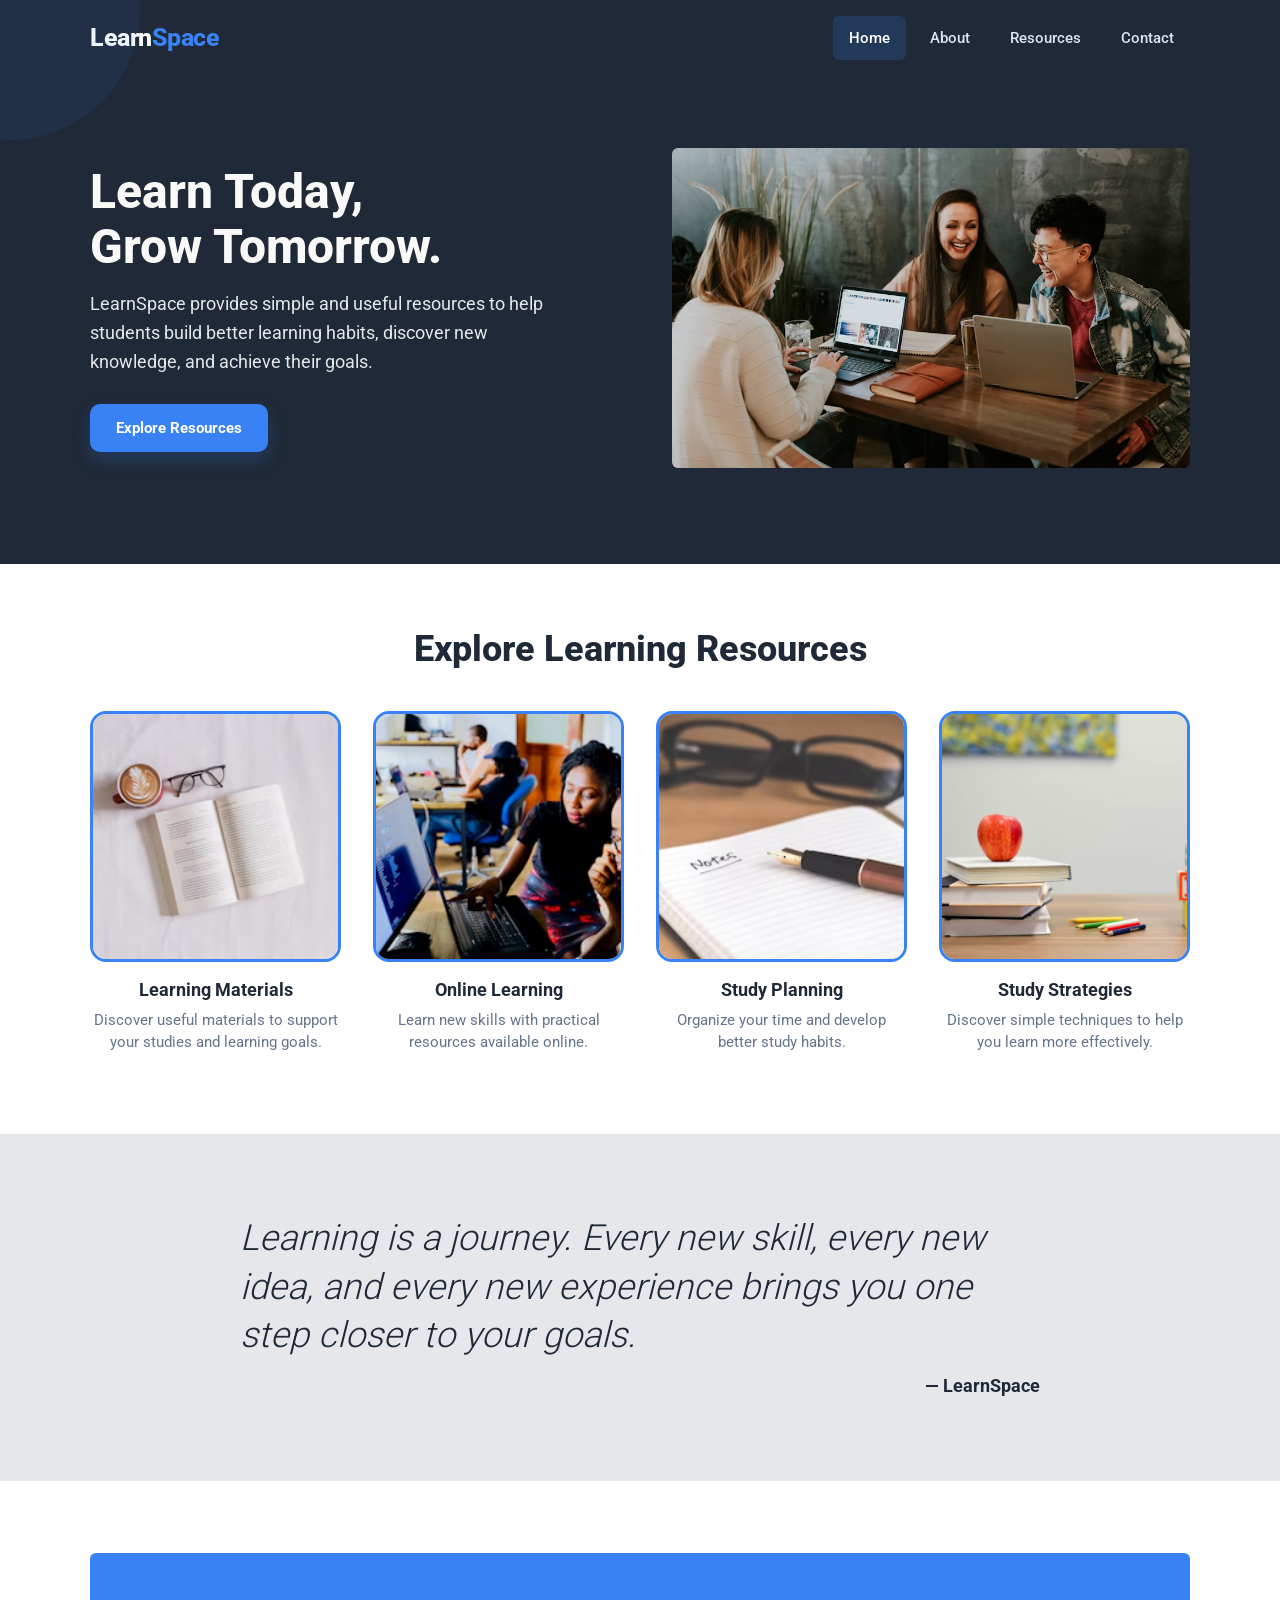
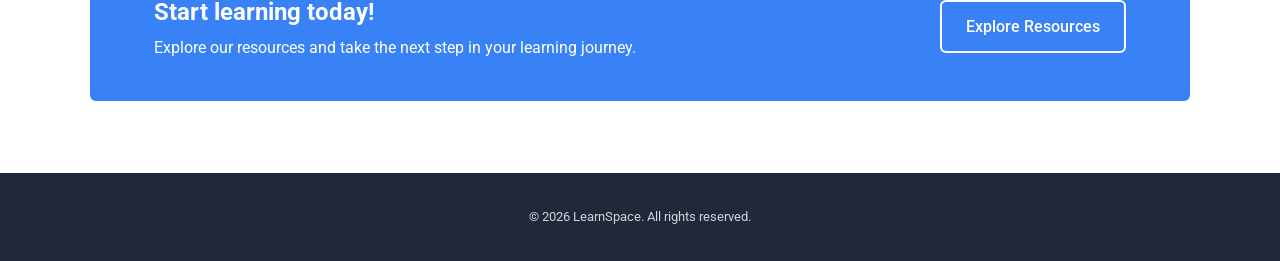
==== commit b0f2b6d1: "update ui" ====
--- a/index.html
+++ b/index.html
@@ -8,722 +8,213 @@
     <title>LearnSpace | Learn Today, Grow Tomorrow</title>
 
     <link rel="stylesheet" href="css/style.css">
+    <link rel="stylesheet" href="css/home.css">
 </head>
 
 <body>
 
-    <!-- =========================================
-         HEADER
-    ========================================== -->
-    <header class="site-header">
-
-        <div class="container header-container">
-
-            <a href="index.html" class="logo">
-                Learn<span>Space</span>
-            </a>
-
-            <input
-                type="checkbox"
-                id="menu-toggle"
-                class="menu-toggle"
-            >
-
-            <label
-                for="menu-toggle"
-                class="menu-button"
-                aria-label="Toggle navigation menu"
-            >
-                <span></span>
-                <span></span>
-                <span></span>
-            </label>
-
-            <nav class="main-nav" aria-label="Main navigation">
-
-                <ul>
-
-                    <li>
-                        <a href="index.html" class="active">
-                            Home
-                        </a>
-                    </li>
-
-                    <li>
-                        <a href="about.html">
-                            About
-                        </a>
-                    </li>
-
-                    <li>
-                        <a href="resources.html">
-                            Resources
-                        </a>
-                    </li>
-
-                    <li>
-                        <a href="contact.html">
-                            Contact
-                        </a>
-                    </li>
-
-                </ul>
-
-            </nav>
-
-        </div>
-
-    </header>
-
-
-    <main>
-
-        <!-- =========================================
-             HERO
-        ========================================== -->
-        <section class="home-hero">
-
-            <div class="container home-hero-container">
-
-                <div class="home-hero-content">
-
-                    <p class="home-eyebrow">
-                        LEARN • GROW • ACHIEVE
-                    </p>
+    <!-- =========================
+         HEADER + HERO
+    ========================== -->
+    <header class="hero-section">
+
+        <div class="container">
+
+            <!-- HEADER -->
+            <div class="header">
+
+                <a href="index.html" class="logo">
+                    Learn<span>Space</span>
+                </a>
+
+                <!-- MOBILE MENU TOGGLE -->
+                <input type="checkbox" id="menu-toggle" class="menu-toggle">
+
+                <label
+                    for="menu-toggle"
+                    class="menu-button"
+                    aria-label="Toggle navigation"
+                >
+                    <span></span>
+                    <span></span>
+                    <span></span>
+                </label>
+
+                <!-- NAVIGATION -->
+                <nav class="main-nav" aria-label="Main navigation">
+                    <a href="index.html" class="active" aria-current="page">Home</a>
+                    <a href="about.html">About</a>
+                    <a href="resources.html">Resources</a>
+                    <a href="contact.html">Contact</a>
+                </nav>
+
+            </div>
+
+
+            <!-- HERO CONTENT -->
+            <div class="hero-content">
+
+                <div class="hero-text">
 
                     <h1>
                         Learn Today,
                         <span>Grow Tomorrow.</span>
                     </h1>
 
-                    <p class="home-hero-text">
-                        LearnSpace helps students build better learning
-                        habits, discover useful resources, and develop
-                        the skills they need to achieve their goals.
+                    <p class="hero-description">
+                        LearnSpace provides simple and useful
+                        resources to help students build better
+                        learning habits, discover new knowledge,
+                        and achieve their goals.
                     </p>
 
-                    <div class="home-hero-actions">
-
-                        <a
-                            href="resources.html"
-                            class="btn btn-primary"
-                        >
-                            Explore Resources
-                        </a>
-
-                        <a
-                            href="about.html"
-                            class="home-secondary-btn"
-                        >
-                            Learn More
-                        </a>
-
-                    </div>
-
-                </div>
-
-
-                <div class="home-hero-image">
-
-                    <div class="home-image-wrapper">
-
-                        <img
-                            src="images/students-learning-together.avif"
-                            alt="Students learning together"
-                        >
-
-                    </div>
-
-
-                    <div class="home-floating-card home-floating-card-one">
-
-                        <strong>
-                            100%
-                        </strong>
-
-                        <span>
-                            Learn at your pace
-                        </span>
-
-                    </div>
-
-
-                    <div class="home-floating-card home-floating-card-two">
-
-                        <strong>
-                            6+
-                        </strong>
-
-                        <span>
-                            Learning resources
-                        </span>
-
-                    </div>
-
-                </div>
-
-            </div>
-
-        </section>
-
-
-        <!-- =========================================
-             WHY LEARNSPACE
-        ========================================== -->
-        <section class="section home-feature-section">
-
-            <div class="container">
-
-                <div class="home-section-heading">
-
-                    <p class="home-eyebrow">
-                        WHY LEARNSPACE
-                    </p>
-
-                    <h2 class="section-title">
-                        Everything You Need to Learn Better
-                    </h2>
-
-                    <p>
-                        Learning becomes easier when you have the right
-                        tools, resources, and habits. LearnSpace gives
-                        you simple guidance to help you stay focused
-                        and make progress.
-                    </p>
-
-                </div>
-
-
-                <div class="home-feature-grid">
-
-
-                    <!-- FEATURE 1 -->
-
-                    <article class="home-feature-card">
-
-                        <div class="home-feature-icon">
-
-                            <img
-                                src="images/books-and-learning-materials.avif"
-                                alt="Books and learning materials"
-                            >
-
-                        </div>
-
-                        <div class="home-feature-content">
-
-                            <h3>
-                                Useful Resources
-                            </h3>
-
-                            <p>
-                                Access practical learning materials
-                                that can help you study, prepare,
-                                and improve your skills.
-                            </p>
-
-                        </div>
-
-                    </article>
-
-
-                    <!-- FEATURE 2 -->
-
-                    <article class="home-feature-card">
-
-                        <div class="home-feature-icon">
-
-                            <img
-                                src="images/laptop-for-online-learning.avif"
-                                alt="Laptop for online learning"
-                            >
-
-                        </div>
-
-                        <div class="home-feature-content">
-
-                            <h3>
-                                Learn Anywhere
-                            </h3>
-
-                            <p>
-                                Use LearnSpace from your computer,
-                                tablet, or mobile device whenever
-                                you are ready to learn.
-                            </p>
-
-                        </div>
-
-                    </article>
-
-
-                    <!-- FEATURE 3 -->
-
-                    <article class="home-feature-card">
-
-                        <div class="home-feature-icon">
-
-                            <img
-                                src="images/notebook-for-learning-and-planning.avif"
-                                alt="Notebook for learning and planning"
-                            >
-
-                        </div>
-
-                        <div class="home-feature-content">
-
-                            <h3>
-                                Build Better Habits
-                            </h3>
-
-                            <p>
-                                Discover simple techniques for
-                                managing your time, setting goals,
-                                and becoming a better learner.
-                            </p>
-
-                        </div>
-
-                    </article>
-
-                </div>
-
-            </div>
-
-        </section>
-
-
-        <!-- =========================================
-             POPULAR TOPICS
-        ========================================== -->
-        <section class="section home-topics-section">
-
-            <div class="container">
-
-                <div class="home-section-heading">
-
-                    <p class="home-eyebrow">
-                        POPULAR TOPICS
-                    </p>
-
-                    <h2 class="section-title">
-                        Explore Learning Topics
-                    </h2>
-
-                    <p>
-                        Start with the topics that can make your
-                        learning experience more organized and
-                        effective.
-                    </p>
-
-                </div>
-
-
-                <div class="home-topic-grid">
-
-
-                    <a
-                        href="resources.html"
-                        class="home-topic-card"
-                    >
-
-                        <div class="home-topic-number">
-                            01
-                        </div>
-
-                        <h3>
-                            Study Techniques
-                        </h3>
-
-                        <p>
-                            Learn practical ways to study
-                            more effectively.
-                        </p>
-
-                        <span>
-                            Explore →
-                        </span>
-
-                    </a>
-
-
-                    <a
-                        href="resources.html"
-                        class="home-topic-card"
-                    >
-
-                        <div class="home-topic-number">
-                            02
-                        </div>
-
-                        <h3>
-                            Time Management
-                        </h3>
-
-                        <p>
-                            Organize your time and make
-                            every study session count.
-                        </p>
-
-                        <span>
-                            Explore →
-                        </span>
-
-                    </a>
-
-
-                    <a
-                        href="resources.html"
-                        class="home-topic-card"
-                    >
-
-                        <div class="home-topic-number">
-                            03
-                        </div>
-
-                        <h3>
-                            Exam Preparation
-                        </h3>
-
-                        <p>
-                            Prepare with better strategies
-                            and greater confidence.
-                        </p>
-
-                        <span>
-                            Explore →
-                        </span>
-
-                    </a>
-
-
-                    <a
-                        href="resources.html"
-                        class="home-topic-card"
-                    >
-
-                        <div class="home-topic-number">
-                            04
-                        </div>
-
-                        <h3>
-                            Goal Setting
-                        </h3>
-
-                        <p>
-                            Set clear goals and create
-                            meaningful learning progress.
-                        </p>
-
-                        <span>
-                            Explore →
-                        </span>
-
-                    </a>
-
-                </div>
-
-            </div>
-
-        </section>
-
-
-        <!-- =========================================
-             LEARNING EXPERIENCE
-        ========================================== -->
-        <section class="section home-learning-section">
-
-            <div class="container home-learning-container">
-
-
-                <div class="home-learning-image">
-
-                    <img
-                        src="images/students-studying-at-desk.avif"
-                        alt="Student studying at a desk"
-                    >
-
-                </div>
-
-
-                <div class="home-learning-content">
-
-                    <p class="home-eyebrow">
-                        YOUR LEARNING JOURNEY
-                    </p>
-
-                    <h2 class="section-title">
-                        Learning Should Be Simple and Practical
-                    </h2>
-
-                    <p>
-                        You don't need complicated systems to become
-                        a better learner. Small improvements in your
-                        study habits can make a big difference over time.
-                    </p>
-
-                    <p>
-                        LearnSpace provides easy-to-understand resources
-                        designed to help you plan your studies, stay
-                        organized, and develop confidence.
-                    </p>
-
-
-                    <ul class="home-check-list">
-
-                        <li>
-                            <span>✓</span>
-                            Easy-to-understand learning resources
-                        </li>
-
-                        <li>
-                            <span>✓</span>
-                            Practical study strategies
-                        </li>
-
-                        <li>
-                            <span>✓</span>
-                            Helpful planning techniques
-                        </li>
-
-                        <li>
-                            <span>✓</span>
-                            Resources for different learning needs
-                        </li>
-
-                    </ul>
-
-
-                    <a
-                        href="about.html"
-                        class="btn btn-primary"
-                    >
-                        Discover LearnSpace
-                    </a>
-
-                </div>
-
-            </div>
-
-        </section>
-
-
-        <!-- =========================================
-             LEARNING RESOURCES
-        ========================================== -->
-        <section class="section home-resource-section">
-
-            <div class="container">
-
-                <div class="home-section-heading">
-
-                    <p class="home-eyebrow">
-                        GET STARTED
-                    </p>
-
-                    <h2 class="section-title">
-                        Learning Resources
-                    </h2>
-
-                    <p>
-                        Explore practical resources designed to
-                        support you throughout your learning journey.
-                    </p>
-
-                </div>
-
-
-                <div class="home-resource-grid">
-
-
-                    <!-- RESOURCE 1 -->
-
-                    <article class="home-resource-card">
-
-                        <div class="home-resource-icon">
-                            📚
-                        </div>
-
-                        <h3>
-                            Study Guides
-                        </h3>
-
-                        <p>
-                            Simple guides to help you understand
-                            important study techniques.
-                        </p>
-
-                        <a href="resources.html">
-                            View Resources →
-                        </a>
-
-                    </article>
-
-
-                    <!-- RESOURCE 2 -->
-
-                    <article class="home-resource-card">
-
-                        <div class="home-resource-icon">
-                            ⏰
-                        </div>
-
-                        <h3>
-                            Planning Tools
-                        </h3>
-
-                        <p>
-                            Learn how to organize your time,
-                            assignments, and study schedule.
-                        </p>
-
-                        <a href="resources.html">
-                            View Resources →
-                        </a>
-
-                    </article>
-
-
-                    <!-- RESOURCE 3 -->
-
-                    <article class="home-resource-card">
-
-                        <div class="home-resource-icon">
-                            🎯
-                        </div>
-
-                        <h3>
-                            Goal Setting
-                        </h3>
-
-                        <p>
-                            Turn your learning goals into
-                            clear and achievable steps.
-                        </p>
-
-                        <a href="resources.html">
-                            View Resources →
-                        </a>
-
-                    </article>
-
-                </div>
-
-            </div>
-
-        </section>
-
-
-        <!-- =========================================
-             FINAL CTA
-        ========================================== -->
-        <section class="home-cta">
-
-            <div class="container">
-
-                <div class="home-cta-content">
-
-                    <p class="home-eyebrow">
-                        START LEARNING TODAY
-                    </p>
-
-                    <h2>
-                        Your Next Step Starts Here
-                    </h2>
-
-                    <p>
-                        Explore our learning resources and discover
-                        simple ways to improve your study habits,
-                        organization, and confidence.
-                    </p>
-
-                    <a
-                        href="resources.html"
-                        class="btn home-cta-button"
-                    >
+                    <a href="resources.html" class="primary-button">
                         Explore Resources
                     </a>
 
                 </div>
 
+                <div class="hero-image">
+                    <img
+                        src="images/students-learning-together.avif"
+                        alt="Students learning together"
+                    >
+                </div>
+
+            </div>
+
+        </div>
+
+    </header>
+
+
+    <main>
+
+        <!-- =========================
+             INFORMATION
+        ========================== -->
+        <section class="info-section">
+
+            <div class="container">
+
+                <h2 class="info-title">Explore Learning Resources</h2>
+
+                <div class="info-grid">
+
+                    <div class="info-card">
+                        <div class="info-image">
+                            <img
+                                src="images/books-and-learning-materials.avif"
+                                alt="Learning materials"
+                            >
+                        </div>
+                        <h3>Learning Materials</h3>
+                        <p>Discover useful materials to support your studies and learning goals.</p>
+                    </div>
+
+                    <div class="info-card">
+                        <div class="info-image">
+                            <img
+                                src="images/laptop-for-online-learning.avif"
+                                alt="Online learning"
+                            >
+                        </div>
+                        <h3>Online Learning</h3>
+                        <p>Learn new skills with practical resources available online.</p>
+                    </div>
+
+                    <div class="info-card">
+                        <div class="info-image">
+                            <img
+                                src="images/notebook-for-learning-and-planning.avif"
+                                alt="Learning and planning"
+                            >
+                        </div>
+                        <h3>Study Planning</h3>
+                        <p>Organize your time and develop better study habits.</p>
+                    </div>
+
+                    <div class="info-card">
+                        <div class="info-image">
+                            <img
+                                src="images/students-studying-at-desk.avif"
+                                alt="Students studying"
+                            >
+                        </div>
+                        <h3>Study Strategies</h3>
+                        <p>Discover simple techniques to help you learn more effectively.</p>
+                    </div>
+
+                </div>
+
             </div>
 
         </section>
 
+
+        <!-- =========================
+             QUOTE
+        ========================== -->
+        <section class="quote-section">
+
+            <div class="container">
+
+                <div class="quote-content">
+
+                    <p class="quote-text">
+                        Learning is a journey. Every new skill,
+                        every new idea, and every new experience
+                        brings you one step closer to your goals.
+                    </p>
+
+                    <p class="quote-author">— LearnSpace</p>
+
+                </div>
+
+            </div>
+
+        </section>
+
+
+        <!-- =========================
+             CALL TO ACTION
+        ========================== -->
+        <section class="action-section">
+
+            <div class="container">
+
+                <div class="action-content">
+
+                    <div class="action-text">
+                        <h2>Start learning today!</h2>
+                        <p>
+                            Explore our resources and take the next
+                            step in your learning journey.
+                        </p>
+                    </div>
+
+                    <a href="resources.html" class="action-button">
+                        Explore Resources
+                    </a>
+
+                </div>
+
+            </div>
+
+        </section>
+
     </main>
 
 
-    <!-- =========================================
+    <!-- =========================
          FOOTER
-    ========================================== -->
+    ========================== -->
     <footer class="site-footer">
 
-        <div class="container footer-grid">
-
-            <div class="footer-brand">
-
-                <a href="index.html" class="logo">
-                    Learn<span>Space</span>
-                </a>
-
-                <p>
-                    Learn today, grow tomorrow.
-                    Simple resources for continuous learning.
-                </p>
-
-            </div>
-
-
-            <div class="footer-column">
-
-                <h3>Explore</h3>
-
-                <a href="index.html">Home</a>
-                <a href="about.html">About</a>
-                <a href="resources.html">Resources</a>
-                <a href="contact.html">Contact</a>
-
-            </div>
-
-
-            <div class="footer-column">
-
-                <h3>Learning</h3>
-
-                <a href="resources.html">Study Skills</a>
-                <a href="resources.html">Technology</a>
-                <a href="resources.html">Languages</a>
-                <a href="resources.html">Mathematics</a>
-
-            </div>
-
-
-            <div class="footer-column">
-
-                <h3>Connect</h3>
-
-                <a href="contact.html">Contact Us</a>
-                <a href="#">Facebook</a>
-                <a href="#">Instagram</a>
-                <a href="#">LinkedIn</a>
-
-            </div>
-
+        <div class="container">
+            <p>© 2026 LearnSpace. All rights reserved.</p>
         </div>
 
-
-        <div class="footer-bottom">
-
-            <div class="container">
-
-                <p>
-                    © 2026 LearnSpace. All rights reserved.
-                </p>
-
-            </div>
-
-        </div>
-
     </footer>
 
 </body>
--- a/css/style.css
+++ b/css/style.css
@@ -1,79 +1,81 @@
 /* =========================================
-   ROOT VARIABLES
-========================================= */
-
-:root {
-    /* Colors */
-    --color-primary: #2563eb;
-    --color-primary-dark: #1d4ed8;
-    --color-secondary: #0f172a;
-
-    --color-text: #334155;
-    --color-text-light: #64748b;
-
-    --color-background: #ffffff;
-    --color-background-light: #f8fafc;
-
-    --color-border: #e2e8f0;
-
-    /* Typography */
-    --font-family: "Roboto", Arial, Helvetica, sans-serif;
-
-    --font-size-xs: 0.75rem;
-    --font-size-sm: 0.875rem;
-    --font-size-md: 1rem;
-    --font-size-lg: 1.25rem;
-    --font-size-xl: 2rem;
-    --font-size-xxl: 3rem;
-
-    /* Spacing */
-    --space-xs: 0.5rem;
-    --space-sm: 1rem;
-    --space-md: 1.5rem;
-    --space-lg: 2rem;
-    --space-xl: 4rem;
-    --space-xxl: 6rem;
-
-    /* Layout */
-    --container-width: 1200px;
-
-    /* Borders */
-    --border-radius-sm: 4px;
-    --border-radius-md: 8px;
-    --border-radius-lg: 12px;
-
-    /* Shadows */
-    --shadow-sm: 0 2px 6px rgba(0, 0, 0, 0.08);
-    --shadow-md: 0 5px 20px rgba(0, 0, 0, 0.1);
-}
-
-
-/* =========================================
-   FONT
+   ROBOTO FONT
 ========================================= */
 
 @font-face {
     font-family: "Roboto";
-
     src: url("../fonts/Roboto/Roboto-VariableFont_wdth,wght.ttf")
         format("truetype");
-
     font-weight: 100 900;
     font-style: normal;
-
     font-display: swap;
 }
 
 
 /* =========================================
+   ROOT VARIABLES
+========================================= */
+
+:root {
+
+    --color-primary: #3882f6;
+    --color-primary-dark: #2563eb;
+    --color-primary-light: #eaf2ff;
+
+    --color-dark: #1f2937;
+    --color-dark-soft: #374151;
+
+    --color-white: #ffffff;
+    --color-background: #f8fafc;
+    --color-light: #f1f5f9;
+
+    --color-border: #e2e8f0;
+
+    --color-text: #1f2937;
+    --color-muted: #64748b;
+
+    --font-family: "Roboto", Arial, sans-serif;
+
+    --font-xs: 13px;
+    --font-sm: 16px;
+    --font-md: 18px;
+    --font-lg: 24px;
+    --font-xl: 36px;
+    --font-hero: 52px;
+
+    --space-xs: 8px;
+    --space-sm: 16px;
+    --space-md: 24px;
+    --space-lg: 32px;
+    --space-xl: 48px;
+    --space-xxl: 80px;
+
+    --radius-sm: 6px;
+    --radius-md: 10px;
+    --radius-lg: 16px;
+    --radius-xl: 24px;
+
+    --shadow-sm:
+        0 4px 12px rgba(15, 23, 42, 0.06);
+
+    --shadow-md:
+        0 12px 30px rgba(15, 23, 42, 0.10);
+
+    --shadow-lg:
+        0 20px 45px rgba(15, 23, 42, 0.14);
+
+    --container-width: 1100px;
+}
+
+
+/* =========================================
    RESET
 ========================================= */
 
 * {
+    box-sizing: border-box;
     margin: 0;
     padding: 0;
-
-    box-sizing: border-box;
 }
 
 html {
@@ -82,35 +84,21 @@
 
 body {
     font-family: var(--font-family);
-
-    font-size: var(--font-size-md);
-
+    font-size: var(--font-sm);
     line-height: 1.6;
-
     color: var(--color-text);
-
     background: var(--color-background);
-
-    overflow-x: hidden;
-}
-
-
-/* =========================================
-   GLOBAL ELEMENTS
-========================================= */
+}
+
+img {
+    display: block;
+    width: 100%;
+    max-width: 100%;
+}
 
 a {
     color: inherit;
-
     text-decoration: none;
-}
-
-img {
-    display: block;
-
-    max-width: 100%;
-
-    height: auto;
 }
 
 button,
@@ -125,32 +113,12 @@
 ========================================= */
 
 .container {
-    width: min(90%, var(--container-width));
-
-    margin: 0 auto;
-}
-
-
-/* =========================================
-   SECTIONS
-========================================= */
-
-.section {
-    padding: var(--space-xxl) 0;
-}
-
-.section-title {
-    margin-bottom: var(--space-lg);
-
-    font-size: var(--font-size-xl);
-
-    line-height: 1.3;
-
-    color: var(--color-secondary);
-}
-
-.text-center {
-    text-align: center;
+    width: min(
+        calc(100% - 40px),
+        var(--container-width)
+    );
+
+    margin-inline: auto;
 }
 
 
@@ -160,26 +128,25 @@
 
 .site-header {
     position: sticky;
-
     top: 0;
-
-    z-index: 1000;
-
-    background: var(--color-background);
-
-    border-bottom: 1px solid var(--color-border);
-
-    box-shadow: var(--shadow-sm);
-}
-
-.header-container {
-    min-height: 72px;
+    z-index: 100;
+
+    background: rgba(31, 41, 55, 0.97);
+
+    border-bottom: 1px solid rgba(255, 255, 255, 0.08);
+
+    box-shadow:
+        0 4px 20px rgba(0, 0, 0, 0.08);
+}
+
+.header {
+    min-height: 76px;
 
     display: flex;
-
     align-items: center;
-
     justify-content: space-between;
+
+    gap: 30px;
 }
 
 
@@ -188,13 +155,17 @@
 ========================================= */
 
 .logo {
-    flex-shrink: 0;
-
-    font-size: var(--font-size-lg);
-
-    font-weight: 700;
-
-    color: var(--color-secondary);
+    display: inline-flex;
+    align-items: center;
+
+    font-size: 25px;
+    font-weight: 800;
+
+    letter-spacing: -0.5px;
+
+    color: var(--color-white);
+
+    white-space: nowrap;
 }
 
 .logo span {
@@ -206,36 +177,57 @@
    NAVIGATION
 ========================================= */
 
-.main-nav ul {
+.main-nav {
     display: flex;
-
     align-items: center;
 
-    gap: var(--space-lg);
-
-    list-style: none;
+    gap: 8px;
 }
 
 .main-nav a {
-    display: block;
-
-    padding: 0.5rem 0;
-
-    font-size: var(--font-size-sm);
-
-    font-weight: 600;
-
-    color: var(--color-text);
+    position: relative;
+
+    padding: 10px 16px;
+
+    color: #dbe4f0;
+
+    font-size: 15px;
+    font-weight: 500;
+
+    border-radius: var(--radius-sm);
 
     transition:
         color 0.2s ease,
-        background-color 0.2s ease;
-}
-
-.main-nav a:hover,
+        background 0.2s ease;
+}
+
+.main-nav a:hover {
+    color: var(--color-white);
+
+    background: rgba(255, 255, 255, 0.08);
+}
+
 .main-nav a.active {
-    color: var(--color-primary);
-}
+    color: var(--color-white);
+
+    background: rgba(56, 130, 246, 0.18);
+}
+
+/* .main-nav a.active::after {
+    content: "";
+
+    position: absolute;
+
+    left: 16px;
+    right: 16px;
+    bottom: 3px;
+
+    height: 2px;
+
+    background: var(--color-primary);
+
+    border-radius: 10px;
+} */
 
 
 /* =========================================
@@ -248,1730 +240,910 @@
 
 .menu-button {
     display: none;
-}
-
-
-/* =========================================
-   BUTTONS
-========================================= */
-
-.btn {
-    display: inline-block;
-
-    padding: 0.75rem 1.5rem;
-
-    border: none;
-
-    border-radius: var(--border-radius-md);
-
-    font-weight: 600;
+
+    width: 34px;
 
     cursor: pointer;
-
-    transition:
-        background-color 0.2s ease,
-        transform 0.2s ease;
-}
-
-.btn-primary {
-    color: #ffffff;
-
-    background: var(--color-primary);
-}
-
-.btn-primary:hover {
-    background: var(--color-primary-dark);
-
-    transform: translateY(-2px);
-}
-
-
-/* =========================================
-   ORIGINAL HERO
-========================================= */
-
-.hero {
-    min-height: 500px;
-
-    display: flex;
-
-    align-items: center;
-
-    padding: var(--space-xl) 0;
-
-    background: var(--color-background-light);
-}
-
-.hero-content {
+}
+
+.menu-button span {
+    display: block;
+
     width: 100%;
-
-    max-width: 700px;
-}
-
-.hero h1 {
-    margin-bottom: var(--space-md);
-
-    font-size: var(--font-size-xxl);
-
-    line-height: 1.2;
-
-    color: var(--color-secondary);
-}
-
-.hero p {
-    margin-bottom: var(--space-lg);
-
-    font-size: var(--font-size-lg);
-
-    color: var(--color-text-light);
-}
-
-
-/* =========================================
-   CARD GRID
-========================================= */
-
-.card-grid {
-    display: flex;
-
-    justify-content: space-between;
-
-    gap: var(--space-lg);
-
-    flex-wrap: wrap;
-}
-
-.card {
-    width: 100%;
-
-    padding: var(--space-lg);
-
-    background: var(--color-background);
-
-    border: 1px solid var(--color-border);
-
-    border-radius: var(--border-radius-lg);
-
-    box-shadow: var(--shadow-sm);
-}
-
-.card h3 {
-    margin-bottom: var(--space-sm);
-
-    color: var(--color-secondary);
-}
-
-.card p {
-    color: var(--color-text-light);
-}
-
-
-/* =========================================
-   FOOTER
-========================================= */
-
-.site-footer {
-    padding: var(--space-lg) 0;
-
-    color: #ffffff;
-
-    background: var(--color-secondary);
-
-    text-align: center;
-}
-
-.site-footer p {
-    font-size: var(--font-size-sm);
-}
-
-
-/* =========================================
-   DESKTOP
-   1200px+
-========================================= */
-
-@media (min-width: 1200px) {
-
-    .container {
-        width: min(90%, var(--container-width));
-    }
-
-    .header-container {
-        min-height: 72px;
-    }
-
-    .hero {
-        min-height: 500px;
-    }
-
-    .hero h1 {
-        font-size: var(--font-size-xxl);
-    }
-
-    .card-grid .card {
-        width: calc(
-            (100% - (2 * var(--space-lg))) / 3
-        );
-    }
-
-}
-
-
-/* =========================================
-   TABLET
-   768px - 1199px
-========================================= */
-
-@media (min-width: 768px) and (max-width: 1199px) {
-
-    .container {
-        width: 90%;
-    }
-
-    .header-container {
-        min-height: 72px;
-    }
-
-    .main-nav ul {
-        gap: var(--space-md);
-    }
-
-    .main-nav a {
-        font-size: var(--font-size-sm);
-    }
-
-    .hero {
-        min-height: 450px;
-    }
-
-    .hero h1 {
-        font-size: 2.5rem;
-    }
-
-    .hero p {
-        font-size: var(--font-size-md);
-    }
-
-    .card-grid .card {
-        width: calc(
-            (100% - var(--space-lg)) / 2
-        );
-    }
-
-}
-
-
-/* =========================================
-   MOBILE
-   Below 768px
-========================================= */
-
-@media (max-width: 767px) {
-
-    body {
-        overflow-x: hidden;
-    }
-
-    .container {
-        width: 90%;
-
-        max-width: 100%;
-    }
-
-
-    /* HEADER */
-
-    .site-header {
-        position: sticky;
-
-        top: 0;
-    }
-
-    .header-container {
-        position: relative;
-
-        min-height: 64px;
-
-        display: flex;
-
-        flex-direction: row;
-
-        align-items: center;
-
-        justify-content: space-between;
-
-        padding: var(--space-sm) 0;
-    }
-
-
-    /* LOGO */
-
-    .logo {
-        font-size: var(--font-size-lg);
-    }
-
-
-    /* BURGER */
-
-    .menu-button {
-        width: 40px;
-
-        height: 40px;
-
-        display: flex;
-
-        flex-direction: column;
-
-        justify-content: center;
-
-        align-items: center;
-
-        gap: 5px;
-
-        cursor: pointer;
-
-        border-radius: var(--border-radius-md);
-
-        transition: background-color 0.2s ease;
-    }
-
-    .menu-button:hover {
-        background: var(--color-background-light);
-    }
-
-    .menu-button span {
-        display: block;
-
-        width: 24px;
-
-        height: 2px;
-
-        background: var(--color-secondary);
-
-        border-radius: 2px;
-
-        transition:
-            transform 0.3s ease,
-            opacity 0.3s ease;
-    }
-
-    .menu-toggle {
-        display: block;
-
-        position: absolute;
-
-        width: 1px;
-
-        height: 1px;
-
-        padding: 0;
-
-        margin: -1px;
-
-        overflow: hidden;
-
-        clip: rect(0, 0, 0, 0);
-
-        white-space: nowrap;
-
-        border: 0;
-    }
-
-    .menu-toggle:focus-visible + .menu-button {
-        outline: 2px solid var(--color-primary);
-
-        outline-offset: 3px;
-    }
-
-
-    /* MOBILE NAV */
-
-    .main-nav {
-        position: absolute;
-
-        top: 100%;
-
-        left: 0;
-
-        width: 100%;
-
-        max-height: 0;
-
-        overflow: hidden;
-
-        background: var(--color-background);
-
-        border-top: 1px solid transparent;
-
-        transition:
-            max-height 0.3s ease,
-            border-color 0.3s ease;
-    }
-
-    .main-nav ul {
-        display: flex;
-
-        flex-direction: column;
-
-        gap: 0;
-
-        width: 100%;
-
-        list-style: none;
-
-        padding: 0;
-    }
-
-    .main-nav li {
-        width: 100%;
-    }
-
-    .main-nav a {
-        display: block;
-
-        width: 100%;
-
-        padding: 1rem;
-
-        font-size: var(--font-size-md);
-
-        border-bottom: 1px solid var(--color-border);
-    }
-
-    .main-nav a:hover,
-    .main-nav a.active {
-        background: var(--color-background-light);
-
-        color: var(--color-primary);
-    }
-
-
-    /* OPEN MENU */
-
-    .menu-toggle:checked ~ .main-nav {
-        max-height: 400px;
-
-        border-top-color: var(--color-border);
-
-        box-shadow: var(--shadow-md);
-    }
-
-
-    /* BURGER X */
-
-    .menu-toggle:checked + .menu-button span:nth-child(1) {
-        transform: translateY(7px) rotate(45deg);
-    }
-
-    .menu-toggle:checked + .menu-button span:nth-child(2) {
-        opacity: 0;
-    }
-
-    .menu-toggle:checked + .menu-button span:nth-child(3) {
-        transform: translateY(-7px) rotate(-45deg);
-    }
-
-
-    /* ORIGINAL HERO */
-
-    .hero {
-        min-height: 400px;
-
-        padding: var(--space-xl) 0;
-    }
-
-    .hero-content {
-        width: 100%;
-
-        max-width: 100%;
-
-        text-align: center;
-    }
-
-    .hero h1 {
-        margin-bottom: var(--space-md);
-
-        font-size: 2rem;
-
-        line-height: 1.2;
-
-        overflow-wrap: break-word;
-    }
-
-    .hero p {
-        margin-bottom: var(--space-lg);
-
-        font-size: var(--font-size-md);
-    }
-
-    .hero #explore-container {
-        display: flex;
-
-        justify-content: center;
-
-        align-items: center;
-    }
-
-    .hero #explore-container .btn {
-        width: 50%;
-    }
-
-
-    /* SECTIONS */
-
-    .section {
-        padding: var(--space-xl) 0;
-    }
-
-    .section-title {
-        margin-bottom: var(--space-md);
-
-        font-size: 1.75rem;
-
-        line-height: 1.3;
-
-        overflow-wrap: break-word;
-    }
-
-
-    /* CARDS */
-
-    .card {
-        width: 100%;
-
-        padding: var(--space-md);
-    }
-
-    .card h3 {
-        font-size: var(--font-size-lg);
-    }
-
-
-    /* BUTTONS */
-
-    .btn {
-        display: block;
-
-        width: 100%;
-
-        text-align: center;
-    }
-
-
-    /* FOOTER */
-
-    .site-footer {
-        padding: var(--space-md) 0;
-    }
-
-    .site-footer p {
-        font-size: var(--font-size-sm);
-    }
-
-}
-
-
-/* =========================================
-   SMALL MOBILE
-   375px and below
-========================================= */
-
-@media (max-width: 375px) {
-
-    .container {
-        width: 92%;
-    }
-
-    .hero {
-        min-height: 380px;
-
-        padding: var(--space-lg) 0;
-    }
-
-    .hero h1 {
-        font-size: 1.8rem;
-    }
-
-    .hero p {
-        font-size: var(--font-size-sm);
-    }
-
-    .section {
-        padding: var(--space-lg) 0;
-    }
-
-    .section-title {
-        font-size: 1.5rem;
-    }
-
-    .card {
-        padding: var(--space-sm);
-    }
-
-}
-
-
-/* =========================================
-   ABOUT PAGE
-========================================= */
-
-.about-intro-layout {
-    display: flex;
-
-    align-items: center;
-
-    justify-content: space-between;
-
-    gap: var(--space-xl);
-}
-
-.about-intro-content {
-    flex: 1 1 50%;
-
-    min-width: 0;
-}
-
-.about-intro-content p {
-    margin-bottom: var(--space-md);
-}
-
-.about-tagline {
-    color: var(--color-primary);
-
-    font-weight: 700;
-
-    font-size: var(--font-size-lg);
-}
-
-.about-intro-figure {
-    flex: 1 1 50%;
-
-    min-width: 0;
-}
-
-.about-intro-figure img {
-    width: 100%;
-
-    aspect-ratio: 4 / 3;
-
-    object-fit: cover;
-
-    border-radius: var(--border-radius-lg);
-
-    box-shadow: var(--shadow-md);
-}
-
-.about-intro-figure figcaption {
-    margin-top: var(--space-sm);
-
-    color: var(--color-text-light);
-
-    font-size: var(--font-size-sm);
-}
-
-
-@media (max-width: 767px) {
-
-    .about-intro-layout {
-        flex-direction: column;
-
-        align-items: stretch;
-
-        gap: var(--space-lg);
-    }
-
-    .about-intro-content,
-    .about-intro-figure {
-        width: 100%;
-    }
-
-}
-
-
-/* =====================================================
-   LEARNSPACE HOMEPAGE
-   Homepage-specific styles
-===================================================== */
-
-
-/* =========================================
-   HOME HERO
-========================================= */
-
-.home-hero {
-    position: relative;
-
-    padding: 6.5rem 0;
+    height: 3px;
+
+    margin: 5px 0;
+
+    background: var(--color-white);
+
+    border-radius: 5px;
+}
+
+
+/* =========================================
+   PAGE INTRO
+========================================= */
+
+.information-section {
+    position: relative;
+
+    padding: 90px 0 100px;
+
+    overflow: hidden;
 
     background:
         radial-gradient(
-            circle at 85% 20%,
-            rgba(37, 99, 235, 0.12),
-            transparent 32%
+            circle at 90% 10%,
+            rgba(56, 130, 246, 0.10),
+            transparent 35%
         ),
-        linear-gradient(
-            135deg,
-            #f8fafc 0%,
-            #eff6ff 55%,
-            #ffffff 100%
-        );
-}
-
-.home-hero-container {
+        var(--color-background);
+}
+
+
+/*
+   Decorative background shape
+*/
+
+.information-section::before {
+    content: "";
+
+    position: absolute;
+
+    width: 260px;
+    height: 260px;
+
+    top: -120px;
+    left: -120px;
+
+    background: rgba(56, 130, 246, 0.08);
+
+    border-radius: 50%;
+}
+
+
+/* =========================================
+   SECTION HEADING
+========================================= */
+
+.section-heading {
+    position: relative;
+
+    max-width: 780px;
+
+    margin-bottom: 60px;
+}
+
+.section-label {
+    display: inline-block;
+
+    margin-bottom: 14px;
+
+    padding: 6px 12px;
+
+    color: var(--color-primary);
+
+    background: var(--color-primary-light);
+
+    border-radius: 50px;
+
+    font-size: var(--font-xs);
+    font-weight: 800;
+
+    letter-spacing: 1.2px;
+
+    text-transform: uppercase;
+}
+
+.section-heading h1 {
+    margin-bottom: 20px;
+
+    color: var(--color-dark);
+
+    font-size: var(--font-hero);
+    font-weight: 800;
+
+    line-height: 1.08;
+
+    letter-spacing: -1.5px;
+}
+
+.section-heading > p:last-child {
+    max-width: 700px;
+
+    color: var(--color-muted);
+
+    font-size: var(--font-md);
+
+    line-height: 1.8;
+}
+
+
+/* =========================================
+   ABOUT
+========================================= */
+
+.about-content {
+    position: relative;
+
     display: flex;
-
     align-items: center;
-    justify-content: space-between;
-
-    gap: 4.5rem;
-}
-
-.home-hero-content {
-    flex: 1 1 52%;
-
-    min-width: 0;
-}
-
-.home-eyebrow {
-    margin-bottom: var(--space-sm);
-
-    color: var(--color-primary);
-
-    font-size: var(--font-size-sm);
-    font-weight: 700;
-
-    letter-spacing: 0.14em;
-}
-
-.home-hero h1 {
-    margin-bottom: var(--space-md);
-
-    font-size: clamp(
-        2.75rem,
-        5vw,
-        4.75rem
-    );
-
-    line-height: 1.05;
-
-    letter-spacing: -0.04em;
-
-    color: var(--color-secondary);
-}
-
-.home-hero h1 span {
-    display: block;
-
-    color: var(--color-primary);
-}
-
-.home-hero-text {
-    max-width: 650px;
-
-    margin-bottom: var(--space-lg);
-
-    color: var(--color-text-light);
-
-    font-size: var(--font-size-lg);
-}
-
-.home-hero-actions {
-    display: flex;
-
-    align-items: center;
-
-    gap: var(--space-md);
-
-    flex-wrap: wrap;
-}
-
-.home-hero-actions .btn {
-    min-width: 180px;
-
-    text-align: center;
-}
-
-.home-secondary-btn {
-    display: inline-block;
-
-    min-width: 140px;
-
-    padding: 0.75rem 1.5rem;
-
-    border: 1px solid var(--color-border);
-
-    border-radius: var(--border-radius-md);
-
-    background: var(--color-background);
-
-    color: var(--color-secondary);
-
-    font-weight: 600;
-
-    text-align: center;
-
-    transition:
-        background-color 0.2s ease,
-        color 0.2s ease,
-        border-color 0.2s ease,
-        transform 0.2s ease;
-}
-
-.home-secondary-btn:hover {
-    color: var(--color-primary);
-
-    border-color: #bfdbfe;
-
-    background: #eff6ff;
-
-    transform: translateY(-2px);
-}
-
-.home-hero-image {
-    position: relative;
-
-    flex: 1 1 48%;
-
-    min-width: 0;
-
-    padding: 0.75rem;
-}
-
-.home-image-wrapper {
-    overflow: hidden;
-
-    border-radius: 28px;
-
-    background: var(--color-background);
-
-    box-shadow:
-        0 20px 50px rgba(15, 23, 42, 0.14);
-}
-
-.home-image-wrapper img {
-    width: 100%;
-
-    min-height: 440px;
-
-    aspect-ratio: 4 / 3;
+
+    gap: 70px;
+}
+
+
+/* IMAGE */
+
+.about-image {
+    position: relative;
+
+    flex: 1;
+}
+
+.about-image::after {
+    content: "";
+
+    position: absolute;
+
+    width: 90px;
+    height: 90px;
+
+    right: -20px;
+    bottom: -20px;
+
+    background: var(--color-primary);
+
+    border-radius: var(--radius-lg);
+
+    z-index: 0;
+}
+
+.about-image img {
+    position: relative;
+
+    z-index: 1;
+
+    height: 370px;
 
     object-fit: cover;
 
-    transition: transform 0.4s ease;
-}
-
-.home-image-wrapper:hover img {
-    transform: scale(1.03);
-}
-
-.home-floating-card {
-    position: absolute;
-
-    display: flex;
-
-    flex-direction: column;
-
-    padding: 1rem 1.25rem;
-
-    background: var(--color-background);
-
-    border: 1px solid rgba(226, 232, 240, 0.9);
-
-    border-radius: var(--border-radius-lg);
-
-    box-shadow:
-        0 15px 35px rgba(15, 23, 42, 0.14);
-}
-
-.home-floating-card strong {
-    color: var(--color-primary);
-
-    font-size: 1.5rem;
-}
-
-.home-floating-card span {
-    color: var(--color-text-light);
-
-    font-size: var(--font-size-xs);
-}
-
-.home-floating-card-one {
-    left: -25px;
-
-    bottom: 35px;
-}
-
-.home-floating-card-two {
-    right: -20px;
-
-    top: 35px;
-}
-
-
-/* =========================================
-   HOME SECTION HEADING
-========================================= */
-
-.home-section-heading {
-    max-width: 720px;
-
-    margin: 0 auto var(--space-xl);
-
-    text-align: center;
-}
-
-.home-section-heading .section-title {
-    margin-bottom: var(--space-sm);
-}
-
-.home-section-heading > p:last-child {
-    color: var(--color-text-light);
-
-    font-size: var(--font-size-md);
-}
-
-
-/* =========================================
-   HOME FEATURES
-========================================= */
-
-.home-feature-section {
-    background: var(--color-background);
-}
-
-.home-feature-grid {
-    display: flex;
-
-    justify-content: space-between;
-
-    gap: var(--space-lg);
-
-    flex-wrap: wrap;
-}
-
-.home-feature-card {
-    flex: 1 1 30%;
-
-    min-width: 280px;
-
-    padding: var(--space-xl) var(--space-lg);
-
-    background: var(--color-background);
-
-    border: 1px solid var(--color-border);
-
-    border-radius: 16px;
-
-    box-shadow:
-        0 8px 25px rgba(15, 23, 42, 0.06);
-
-    transition:
-        transform 0.25s ease,
-        border-color 0.25s ease,
-        box-shadow 0.25s ease;
-}
-
-.home-feature-card:hover {
-    transform: translateY(-7px);
-
-    border-color: #bfdbfe;
-
-    box-shadow:
-        0 18px 35px rgba(15, 23, 42, 0.10);
-}
-
-
-/* FEATURE IMAGE */
-
-.home-feature-icon {
-    width: 88px;
-
-    height: 88px;
-
-    margin-bottom: var(--space-md);
-
-    overflow: hidden;
-
-    border-radius: 18px;
-
-    background: #eff6ff;
-
-    box-shadow:
-        0 8px 20px rgba(37, 99, 235, 0.12);
-}
-
-.home-feature-icon img {
-    width: 100%;
-
-    height: 100%;
-
-    object-fit: cover;
-
-    transition: transform 0.3s ease;
-}
-
-.home-feature-card:hover .home-feature-icon img {
-    transform: scale(1.08);
-}
-
-.home-feature-card h3 {
-    margin-bottom: var(--space-sm);
-
-    color: var(--color-secondary);
-
-    font-size: var(--font-size-lg);
-}
-
-.home-feature-card p {
-    color: var(--color-text-light);
-
-    line-height: 1.7;
-}
-
-
-/* =========================================
-   HOME TOPICS
-========================================= */
-
-.home-topics-section {
-    background: var(--color-background-light);
-}
-
-.home-topic-grid {
-    display: flex;
-
-    justify-content: space-between;
-
-    gap: var(--space-lg);
-
-    flex-wrap: wrap;
-}
-
-.home-topic-card {
-    position: relative;
-
-    flex: 1 1 calc(25% - 1.5rem);
-
-    min-width: 220px;
-
-    padding: var(--space-lg);
-
-    background: var(--color-background);
-
-    border: 1px solid var(--color-border);
-
-    border-radius: 16px;
-
-    box-shadow:
-        0 6px 20px rgba(15, 23, 42, 0.05);
-
-    transition:
-        transform 0.25s ease,
-        border-color 0.25s ease,
-        box-shadow 0.25s ease;
-}
-
-.home-topic-card:hover {
-    transform: translateY(-6px);
-
-    border-color: var(--color-primary);
-
-    box-shadow:
-        0 16px 30px rgba(37, 99, 235, 0.10);
-}
-
-.home-topic-number {
-    margin-bottom: var(--space-md);
-
-    color: #93c5fd;
-
-    font-size: 2rem;
-
+    border-radius: var(--radius-xl);
+
+    box-shadow: var(--shadow-lg);
+}
+
+
+/* TEXT */
+
+.about-text {
+    flex: 1;
+}
+
+.about-text h2 {
+    margin-bottom: 20px;
+
+    color: var(--color-dark);
+
+    font-size: var(--font-xl);
     font-weight: 800;
 
-    line-height: 1;
-}
-
-.home-topic-card h3 {
-    margin-bottom: var(--space-sm);
-
-    color: var(--color-secondary);
-}
-
-.home-topic-card p {
-    margin-bottom: var(--space-md);
-
-    color: var(--color-text-light);
-}
-
-.home-topic-card span {
-    color: var(--color-primary);
-
-    font-weight: 700;
-}
-
-
-/* =========================================
-   HOME LEARNING EXPERIENCE
-========================================= */
-
-.home-learning-section {
-    background: var(--color-background);
-}
-
-.home-learning-container {
-    display: flex;
-
-    align-items: center;
-
-    gap: 4.5rem;
-}
-
-.home-learning-image {
-    flex: 1 1 50%;
-
-    min-width: 0;
-}
-
-.home-learning-image img {
-    width: 100%;
-
-    aspect-ratio: 4 / 3;
-
-    object-fit: cover;
-
-    border-radius: 20px;
-
-    box-shadow:
-        0 18px 40px rgba(15, 23, 42, 0.12);
-}
-
-.home-learning-content {
-    flex: 1 1 50%;
-
-    min-width: 0;
-}
-
-.home-learning-content .section-title {
-    margin-bottom: var(--space-md);
-}
-
-.home-learning-content p {
-    margin-bottom: var(--space-md);
-
-    color: var(--color-text-light);
-}
-
-.home-check-list {
-    display: flex;
-
-    flex-direction: column;
-
-    gap: 0.85rem;
-
-    margin: var(--space-lg) 0;
-
-    padding: 0;
-
-    list-style: none;
-}
-
-.home-check-list li {
-    display: flex;
-
-    align-items: center;
-
-    gap: 0.75rem;
-
-    color: var(--color-text);
-}
-
-.home-check-list li span {
-    display: flex;
-
-    align-items: center;
-    justify-content: center;
-
-    width: 26px;
-    height: 26px;
-
-    flex-shrink: 0;
-
-    border-radius: 50%;
-
-    background: #dbeafe;
-
-    color: var(--color-primary);
-
-    font-size: var(--font-size-sm);
-
-    font-weight: 700;
-}
-
-
-/* =========================================
-   HOME RESOURCES
-========================================= */
-
-.home-resource-section {
-    background: var(--color-background-light);
-}
-
-.home-resource-grid {
-    display: flex;
-
-    justify-content: space-between;
-
-    gap: var(--space-lg);
-
-    flex-wrap: wrap;
-}
-
-.home-resource-card {
-    flex: 1 1 30%;
-
-    min-width: 280px;
-
-    padding: var(--space-xl) var(--space-lg);
-
-    background: var(--color-background);
-
-    border: 1px solid var(--color-border);
-
-    border-radius: 16px;
-
-    text-align: center;
-
-    box-shadow:
-        0 8px 25px rgba(15, 23, 42, 0.06);
-
-    transition:
-        transform 0.25s ease,
-        border-color 0.25s ease,
-        box-shadow 0.25s ease;
-}
-
-.home-resource-card:hover {
-    transform: translateY(-7px);
-
-    border-color: #bfdbfe;
-
-    box-shadow:
-        0 18px 35px rgba(15, 23, 42, 0.10);
-}
-
-.home-resource-icon {
-    display: flex;
-
-    align-items: center;
-    justify-content: center;
-
-    width: 70px;
-    height: 70px;
-
-    margin: 0 auto var(--space-md);
-
-    border: 1px solid #dbeafe;
-
-    border-radius: 18px;
-
-    background: #eff6ff;
-
-    font-size: 1.8rem;
-}
-
-.home-resource-card h3 {
-    margin-bottom: var(--space-sm);
-
-    color: var(--color-secondary);
-}
-
-.home-resource-card p {
-    margin-bottom: var(--space-md);
-
-    color: var(--color-text-light);
-}
-
-.home-resource-card a {
-    color: var(--color-primary);
-
-    font-weight: 700;
-}
-
-.home-resource-card a:hover {
-    color: var(--color-primary-dark);
-}
-
-
-/* =========================================
-   HOME CTA
-========================================= */
-
-.home-cta {
-    padding: var(--space-xxl) 0;
-
+    line-height: 1.2;
+
+    letter-spacing: -0.7px;
+}
+
+.about-text p {
+    margin-bottom: 18px;
+
+    color: var(--color-muted);
+
+    line-height: 1.8;
+}
+
+.about-text p:last-child {
+    margin-bottom: 0;
+}
+
+
+/* =========================================
+   CONTENT SECTIONS
+========================================= */
+
+.content-section {
+    position: relative;
+
+    padding: 80px 0;
+
+    background: var(--color-white);
+}
+
+.content-section-light {
     background:
         linear-gradient(
             135deg,
-            #0f172a 0%,
-            #172554 100%
+            #f1f5f9,
+            #eaf2ff
         );
+}
+
+.content-container {
+    max-width: 850px;
+}
+
+.content-block {
+    position: relative;
+}
+
+.content-block h2 {
+    margin-bottom: 18px;
+
+    color: var(--color-dark);
+
+    font-size: var(--font-xl);
+    font-weight: 800;
+
+    line-height: 1.2;
+
+    letter-spacing: -0.5px;
+}
+
+.content-block p {
+    margin-bottom: 16px;
+
+    color: var(--color-muted);
+
+    font-size: var(--font-md);
+
+    line-height: 1.8;
+}
+
+.content-block p:last-child {
+    margin-bottom: 0;
+}
+
+
+/* =========================================
+   RESOURCES
+========================================= */
+
+.resource-grid {
+    display: flex;
+    flex-wrap: wrap;
+
+    gap: 28px;
+}
+
+.resource-card {
+    position: relative;
+
+    flex: 1 1 calc(33.333% - 28px);
+
+    min-width: 280px;
+
+    padding: 32px;
+
+    overflow: hidden;
+
+    background: var(--color-white);
+
+    border: 1px solid var(--color-border);
+
+    border-radius: var(--radius-lg);
+
+    box-shadow: var(--shadow-sm);
+
+    transition:
+        transform 0.25s ease,
+        box-shadow 0.25s ease,
+        border-color 0.25s ease;
+}
+
+
+/*
+   Small decorative circle
+*/
+
+.resource-card::after {
+    content: "";
+
+    position: absolute;
+
+    width: 100px;
+    height: 100px;
+
+    right: -45px;
+    bottom: -45px;
+
+    background: var(--color-primary-light);
+
+    border-radius: 50%;
+
+    transition: transform 0.3s ease;
+}
+
+.resource-card:hover {
+    transform: translateY(-8px);
+
+    border-color: rgba(56, 130, 246, 0.35);
+
+    box-shadow: var(--shadow-lg);
+}
+
+.resource-card:hover::after {
+    transform: scale(1.3);
+}
+
+
+/* ICON */
+
+.resource-icon {
+    position: relative;
+
+    z-index: 1;
+
+    display: flex;
+    align-items: center;
+    justify-content: center;
+
+    width: 52px;
+    height: 52px;
+
+    margin-bottom: 24px;
+
+    background: var(--color-primary);
+
+    color: var(--color-white);
+
+    border-radius: 14px;
+
+    font-size: 14px;
+    font-weight: 800;
+
+    box-shadow:
+        0 8px 18px rgba(56, 130, 246, 0.25);
+}
+
+.resource-card h2 {
+    position: relative;
+
+    z-index: 1;
+
+    margin-bottom: 12px;
+
+    color: var(--color-dark);
+
+    font-size: var(--font-lg);
+    font-weight: 750;
+
+    line-height: 1.3;
+}
+
+.resource-card p {
+    position: relative;
+
+    z-index: 1;
+
+    color: var(--color-muted);
+
+    font-size: var(--font-sm);
+
+    line-height: 1.7;
+}
+
+
+/* =========================================
+   CONTACT
+========================================= */
+
+.contact-intro-grid {
+    display: flex;
+    align-items: center;
+
+    gap: 70px;
+}
+
+.contact-image {
+    flex: 1;
+}
+
+.contact-image img {
+    height: 370px;
+
+    object-fit: cover;
+
+    border-radius: var(--radius-xl);
+
+    box-shadow: var(--shadow-lg);
+}
+
+.contact-information {
+    flex: 1;
+}
+
+.contact-information h2 {
+    margin-bottom: 16px;
+
+    color: var(--color-dark);
+
+    font-size: var(--font-xl);
+    font-weight: 800;
+
+    line-height: 1.2;
+}
+
+.contact-information > p {
+    margin-bottom: 32px;
+
+    color: var(--color-muted);
+
+    line-height: 1.8;
+}
+
+.contact-detail {
+    position: relative;
+
+    margin-bottom: 22px;
+
+    padding: 20px 20px 20px 24px;
+
+    background: var(--color-white);
+
+    border: 1px solid var(--color-border);
+
+    border-radius: var(--radius-md);
+
+    box-shadow: var(--shadow-sm);
+}
+
+.contact-detail::before {
+    content: "";
+
+    position: absolute;
+
+    left: 0;
+    top: 16px;
+    bottom: 16px;
+
+    width: 4px;
+
+    background: var(--color-primary);
+
+    border-radius: 0 5px 5px 0;
+}
+
+.contact-detail:last-child {
+    margin-bottom: 0;
+}
+
+.contact-detail h3 {
+    margin-bottom: 5px;
+
+    color: var(--color-dark);
+
+    font-size: var(--font-lg);
+    font-weight: 700;
+}
+
+.contact-detail p {
+    color: var(--color-muted);
+
+    line-height: 1.6;
+}
+
+.contact-detail a {
+    color: var(--color-primary);
+
+    font-weight: 700;
+}
+
+.contact-detail a:hover {
+    text-decoration: underline;
+}
+
+
+/* =========================================
+   CONTACT FORM
+========================================= */
+
+.contact-form-layout {
+    display: flex;
+    align-items: flex-start;
+
+    gap: 70px;
+}
+
+.contact-form-layout .content-block {
+    flex: 1;
+}
+
+.contact-form {
+    flex: 1;
+
+    padding: 36px;
+
+    background: var(--color-white);
+
+    border: 1px solid var(--color-border);
+
+    border-radius: var(--radius-xl);
+
+    box-shadow: var(--shadow-lg);
+}
+
+.form-group {
+    margin-bottom: 20px;
+}
+
+.form-group label {
+    display: block;
+
+    margin-bottom: 8px;
+
+    color: var(--color-dark);
+
+    font-size: 15px;
+    font-weight: 700;
+}
+
+.form-group input,
+.form-group textarea {
+    width: 100%;
+
+    color: var(--color-dark);
+
+    background: #fbfdff;
+
+    border: 1px solid var(--color-border);
+
+    border-radius: var(--radius-md);
+
+    outline: none;
+
+    transition:
+        border-color 0.2s ease,
+        box-shadow 0.2s ease,
+        background 0.2s ease;
+}
+
+.form-group input {
+    height: 48px;
+
+    padding: 0 15px;
+}
+
+.form-group textarea {
+    min-height: 150px;
+
+    padding: 13px 15px;
+
+    resize: vertical;
+}
+
+.form-group input::placeholder,
+.form-group textarea::placeholder {
+    color: #94a3b8;
+}
+
+.form-group input:focus,
+.form-group textarea:focus {
+    background: var(--color-white);
+
+    border-color: var(--color-primary);
+
+    box-shadow:
+        0 0 0 4px rgba(56, 130, 246, 0.12);
+}
+
+
+/* =========================================
+   BUTTON
+========================================= */
+
+.primary-button {
+    display: inline-flex;
+    align-items: center;
+    justify-content: center;
+
+    min-height: 48px;
+
+    padding: 0 26px;
+
+    border: none;
+
+    border-radius: var(--radius-md);
+
+    background: var(--color-primary);
+
+    color: var(--color-white);
+
+    font-size: 15px;
+    font-weight: 700;
+
+    cursor: pointer;
+
+    box-shadow:
+        0 8px 18px rgba(56, 130, 246, 0.22);
+
+    transition:
+        transform 0.2s ease,
+        background 0.2s ease,
+        box-shadow 0.2s ease;
+}
+
+.primary-button:hover {
+    background: var(--color-primary-dark);
+
+    transform: translateY(-2px);
+
+    box-shadow:
+        0 12px 24px rgba(56, 130, 246, 0.28);
+}
+
+.primary-button:active {
+    transform: translateY(0);
+}
+
+
+/* =========================================
+   FOOTER
+========================================= */
+
+.site-footer {
+    padding: 34px 0;
+
+    background: var(--color-dark);
+
+    color: #cbd5e1;
 
     text-align: center;
 }
 
-.home-cta-content {
-    max-width: 750px;
-
-    margin: 0 auto;
-}
-
-.home-cta .home-eyebrow {
-    color: #93c5fd;
-}
-
-.home-cta h2 {
-    margin-bottom: var(--space-md);
-
-    color: #ffffff;
-
-    font-size: clamp(
-        2rem,
-        4vw,
-        3rem
-    );
-
-    line-height: 1.2;
-}
-
-.home-cta p {
-    max-width: 650px;
-
-    margin: 0 auto var(--space-lg);
-
-    color: #cbd5e1;
-
-    font-size: var(--font-size-lg);
-}
-
-.home-cta-button {
-    background: var(--color-primary);
-    color: #FFF;
-}
-
-.home-cta-button:hover {
-    background: var(--color-primary-dark);
-}
-
-
-/* =========================================
-   HOMEPAGE FOOTER
-========================================= */
-
-.site-footer {
-    padding: 0;
-
-    color: #cbd5e1;
-
-    background: var(--color-secondary);
-
-    text-align: left;
-}
-
-.footer-grid {
-    display: flex;
-
-    justify-content: space-between;
-
-    gap: var(--space-xl);
-
-    padding-top: 4rem;
-    padding-bottom: 4rem;
-}
-
-.footer-brand {
-    flex: 1 1 35%;
-
-    max-width: 360px;
-}
-
-.footer-brand .logo {
-    display: inline-block;
-
-    margin-bottom: var(--space-md);
-
-    color: #ffffff;
-}
-
-.footer-brand .logo span {
-    color: #60a5fa;
-}
-
-.footer-brand p {
-    max-width: 320px;
-
-    color: #94a3b8;
-
-    line-height: 1.7;
-}
-
-.footer-column {
-    display: flex;
-
-    flex: 1 1 18%;
-
-    flex-direction: column;
-
-    gap: 0.7rem;
-}
-
-.footer-column h3 {
-    margin-bottom: 0.5rem;
-
-    color: #ffffff;
-
-    font-size: var(--font-size-md);
-}
-
-.footer-column a {
-    width: fit-content;
-
-    color: #94a3b8;
-
-    font-size: var(--font-size-sm);
-
-    transition:
-        color 0.2s ease,
-        transform 0.2s ease;
-}
-
-.footer-column a:hover {
-    color: #ffffff;
-
-    transform: translateX(3px);
-}
-
-.footer-bottom {
-    border-top: 1px solid rgba(148, 163, 184, 0.18);
-}
-
-.footer-bottom .container {
-    padding-top: 1.25rem;
-    padding-bottom: 1.25rem;
-}
-
-.footer-bottom p {
-    color: #64748b;
-
-    font-size: var(--font-size-xs);
-
-    text-align: center;
-}
-
-
-/* =========================================
-   HOMEPAGE TABLET
+.site-footer p {
+    font-size: var(--font-xs);
+}
+
+
+/* =========================================
+   TABLET
+   768px - 1199px
 ========================================= */
 
 @media (min-width: 768px) and (max-width: 1199px) {
 
-    .home-hero {
-        padding: 5rem 0;
-    }
-
-    .home-hero-container {
-        gap: 2.5rem;
-    }
-
-    .home-hero h1 {
-        font-size: 3.2rem;
-    }
-
-    .home-hero-text {
-        font-size: var(--font-size-md);
-    }
-
-    .home-image-wrapper img {
-        min-height: 360px;
-    }
-
-    .home-floating-card-one {
-        left: -10px;
-    }
-
-    .home-floating-card-two {
-        right: -10px;
-    }
-
-    .home-feature-card {
-        flex: 1 1 calc(50% - 1rem);
-    }
-
-    .home-topic-card {
-        flex: 1 1 calc(50% - 1rem);
-    }
-
-    .home-learning-container {
-        gap: 2.5rem;
-    }
-
-    .home-resource-card {
-        flex: 1 1 calc(50% - 1rem);
-    }
-
-    .footer-grid {
-        gap: var(--space-lg);
-    }
-
-}
-
-
-/* =========================================
-   HOMEPAGE MOBILE
+    :root {
+        --font-hero: 44px;
+    }
+
+    .about-content,
+    .contact-intro-grid,
+    .contact-form-layout {
+        gap: 40px;
+    }
+
+    .resource-card {
+        flex-basis: calc(50% - 28px);
+    }
+}
+
+
+/* =========================================
+   MOBILE
+   767px AND BELOW
 ========================================= */
 
 @media (max-width: 767px) {
 
-    /* HERO */
-
-    .home-hero {
-        padding: var(--space-xl) 0;
-    }
-
-    .home-hero-container {
+    .container {
+        width: min(
+            calc(100% - 32px),
+            var(--container-width)
+        );
+    }
+
+
+    /* HEADER */
+
+    .header {
+        min-height: 68px;
+    }
+
+    .menu-button {
+        display: block;
+    }
+
+    .main-nav {
+        position: absolute;
+
+        top: 68px;
+        left: 0;
+        right: 0;
+
+        z-index: 50;
+
+        display: none;
+
         flex-direction: column;
-
-        gap: var(--space-xl);
-
-        text-align: center;
-    }
-
-    .home-hero-content {
+        align-items: stretch;
+
+        gap: 4px;
+
+        padding: 14px 16px 18px;
+
+        background: var(--color-dark);
+
+        border-top: 1px solid rgba(255,255,255,0.08);
+
+        box-shadow:
+            0 12px 25px rgba(0,0,0,0.15);
+    }
+
+    .main-nav a {
+        padding: 13px 15px;
+    }
+
+    .main-nav a.active::after {
+        display: none;
+    }
+
+    .menu-toggle:checked ~ .main-nav {
+        display: flex;
+    }
+
+
+    /* PAGE */
+
+    .information-section {
+        padding: 60px 0 70px;
+    }
+
+    .section-heading {
+        margin-bottom: 42px;
+    }
+
+    .section-heading h1 {
+        font-size: 38px;
+
+        letter-spacing: -1px;
+    }
+
+    .section-heading > p:last-child {
+        font-size: 17px;
+    }
+
+
+    /* ABOUT */
+
+    .about-content {
+        flex-direction: column;
+
+        gap: 38px;
+    }
+
+    .about-image,
+    .about-text {
         width: 100%;
     }
 
-    .home-hero h1 {
-        font-size: 2.5rem;
-    }
-
-    .home-hero-text {
-        margin-right: auto;
-        margin-left: auto;
-
-        font-size: var(--font-size-md);
-    }
-
-    .home-hero-actions {
+    .about-image img {
+        height: 260px;
+    }
+
+    .about-text h2 {
+        font-size: 30px;
+    }
+
+
+    /* CONTENT */
+
+    .content-section {
+        padding: 60px 0;
+    }
+
+    .content-block h2 {
+        font-size: 30px;
+    }
+
+    .content-block p {
+        font-size: 17px;
+    }
+
+
+    /* RESOURCES */
+
+    .resource-grid {
+        flex-direction: column;
+
+        gap: 20px;
+    }
+
+    .resource-card {
         width: 100%;
 
+        min-width: 0;
+
+        padding: 26px;
+    }
+
+
+    /* CONTACT */
+
+    .contact-intro-grid {
         flex-direction: column;
 
-        justify-content: center;
-    }
-
-    .home-hero-actions .btn,
-    .home-secondary-btn {
+        gap: 40px;
+    }
+
+    .contact-image,
+    .contact-information {
         width: 100%;
     }
 
-    .home-hero-image {
+    .contact-image img {
+        height: 260px;
+    }
+
+    .contact-information h2 {
+        font-size: 30px;
+    }
+
+
+    /* FORM */
+
+    .contact-form-layout {
+        flex-direction: column;
+
+        gap: 38px;
+    }
+
+    .contact-form-layout .content-block,
+    .contact-form {
         width: 100%;
-
-        padding: 0;
-    }
-
-    .home-image-wrapper img {
-        min-height: 300px;
-
-        aspect-ratio: 4 / 3;
-    }
-
-    .home-floating-card {
-        padding: 0.75rem 1rem;
-    }
-
-    .home-floating-card-one {
-        left: 10px;
-
-        bottom: 15px;
-    }
-
-    .home-floating-card-two {
-        right: 10px;
-
-        top: 15px;
-    }
-
-
-    /* HEADINGS */
-
-    .home-section-heading {
-        margin-bottom: var(--space-lg);
-    }
-
-
-    /* FEATURES */
-
-    .home-feature-grid {
-        flex-direction: column;
-    }
-
-    .home-feature-card {
+    }
+
+    .contact-form {
+        padding: 26px;
+    }
+
+    .primary-button {
         width: 100%;
-
-        min-width: 0;
-    }
-
-
-    /* TOPICS */
-
-    .home-topic-grid {
-        flex-direction: column;
-    }
-
-    .home-topic-card {
-        width: 100%;
-
-        min-width: 0;
-    }
-
-
-    /* LEARNING */
-
-    .home-learning-container {
-        flex-direction: column;
-
-        gap: var(--space-xl);
-    }
-
-    .home-learning-image,
-    .home-learning-content {
-        width: 100%;
-    }
-
-
-    /* RESOURCES */
-
-    .home-resource-grid {
-        flex-direction: column;
-    }
-
-    .home-resource-card {
-        width: 100%;
-
-        min-width: 0;
-    }
-
-
-    /* CTA */
-
-    .home-cta {
-        padding: var(--space-xl) 0;
-    }
-
-    .home-cta p {
-        font-size: var(--font-size-md);
-    }
-
-
-    /* FOOTER */
-
-    .footer-grid {
-        flex-direction: column;
-
-        gap: var(--space-xl);
-
-        padding-top: 3rem;
-        padding-bottom: 3rem;
-    }
-
-    .footer-brand {
-        max-width: 100%;
-    }
-
-    .footer-brand p {
-        max-width: 100%;
-    }
-
-    .footer-column a {
-        width: auto;
-    }
-
-    .footer-bottom .container {
-        padding-top: 1rem;
-        padding-bottom: 1rem;
-    }
-
-}
-
-
-/* =========================================
-   HOMEPAGE SMALL MOBILE
+    }
+}
+
+
+/* =========================================
+   SMALL MOBILE
+   375px
 ========================================= */
 
 @media (max-width: 375px) {
 
-    .home-hero {
-        padding: var(--space-lg) 0;
-    }
-
-    .home-hero h1 {
-        font-size: 2rem;
-    }
-
-    .home-eyebrow {
-        font-size: var(--font-size-xs);
-    }
-
-    .home-hero-text {
-        font-size: var(--font-size-sm);
-    }
-
-    .home-image-wrapper img {
-        min-height: 250px;
-    }
-
-    .home-floating-card {
-        padding: 0.5rem 0.75rem;
-    }
-
-    .home-floating-card strong {
-        font-size: 1.1rem;
-    }
-
-    .home-floating-card span {
-        font-size: 0.65rem;
-    }
-
-    .home-floating-card-one {
-        left: 5px;
-
-        bottom: 10px;
-    }
-
-    .home-floating-card-two {
-        right: 5px;
-
-        top: 10px;
-    }
-
-    .home-feature-card,
-    .home-topic-card,
-    .home-resource-card {
-        padding: var(--space-md);
-    }
-
-    .home-feature-icon {
-        width: 76px;
-        height: 76px;
-    }
-
-    .home-cta h2 {
-        font-size: 1.8rem;
-    }
-
-    .footer-grid {
-        gap: var(--space-lg);
-    }
-
-}
+    .container {
+        width: calc(100% - 28px);
+    }
+
+    .logo {
+        font-size: 22px;
+    }
+
+    .section-heading h1 {
+        font-size: 33px;
+    }
+
+    .section-label {
+        font-size: 12px;
+    }
+
+    .about-image img,
+    .contact-image img {
+        height: 220px;
+    }
+
+    .resource-card {
+        padding: 22px;
+    }
+
+    .contact-form {
+        padding: 20px;
+    }
+}
--- a/css/home.css
+++ b/css/home.css
@@ -0,0 +1,293 @@
+/* =========================================
+   HOME PAGE ONLY (loaded after style.css)
+   Every selector is scoped to classes that
+   only exist on index.html, so about,
+   resources and contact are not affected.
+========================================= */
+
+:root {
+    --home-dark: #1f2937;
+    --home-hero-title: #f9faf8;
+    --home-hero-text: #e5e7eb;
+    --home-blue: #3882f6;
+    --home-quote-bg: #e5e7eb;
+}
+
+
+/* ---------- HERO (header + hero content) ---------- */
+
+.hero-section {
+    position: relative;
+    background: var(--home-dark);
+}
+
+/* .hero-section .logo {
+    font-size: 24px;
+    font-weight: 800;
+    color: var(--home-hero-title);
+}
+
+.hero-section .logo span {
+    color: var(--home-hero-title);
+}
+
+.hero-section .main-nav a {
+    font-size: 18px;
+    color: var(--home-hero-text);
+} */
+
+.hero-content {
+    display: flex;
+    align-items: center;
+    gap: 64px;
+    padding: 72px 0 96px;
+}
+
+.hero-content::before {
+    content: "";
+
+    position: absolute;
+
+    width: 260px;
+    height: 260px;
+
+    top: -120px;
+    left: -120px;
+
+    background: rgba(56, 130, 246, 0.08);
+
+    border-radius: 50%;
+}
+
+.hero-text {
+    flex: 1;
+}
+
+.hero-text h1 {
+    margin-bottom: 16px;
+    font-size: 48px;
+    font-weight: 800;
+    line-height: 1.15;
+    color: var(--home-hero-title);
+}
+
+.hero-text h1 span {
+    display: block;
+}
+
+.hero-description {
+    max-width: 480px;
+    margin-bottom: 28px;
+    font-size: 18px;
+    line-height: 1.6;
+    color: var(--home-hero-text);
+}
+
+.hero-image {
+    flex: 1;
+}
+
+.hero-image img {
+    height: 320px;
+    object-fit: cover;
+    border-radius: var(--radius-sm);
+}
+
+
+/* ---------- INFORMATION ---------- */
+
+.info-section {
+    padding: 64px 0 80px;
+    background: var(--color-white);
+}
+
+.info-title {
+    margin-bottom: 40px;
+    text-align: center;
+    font-size: 36px;
+    font-weight: 800;
+    line-height: 1.2;
+    color: var(--home-dark);
+}
+
+.info-grid {
+    display: grid;
+    grid-template-columns: repeat(4, 1fr);
+    gap: 32px;
+}
+
+.info-card {
+    text-align: center;
+}
+
+.info-image {
+    aspect-ratio: 1 / 1;
+    margin-bottom: 14px;
+    overflow: hidden;
+    border: 3px solid var(--home-blue);
+    border-radius: var(--radius-lg);
+}
+
+.info-image img {
+    width: 100%;
+    height: 100%;
+    object-fit: cover;
+}
+
+.info-card h3 {
+    margin-bottom: 4px;
+    font-size: 18px;
+    font-weight: 700;
+    color: var(--home-dark);
+}
+
+.info-card p {
+    font-size: 15px;
+    line-height: 1.5;
+    color: var(--color-muted);
+}
+
+
+/* ---------- QUOTE ---------- */
+
+.quote-section {
+    padding: 80px 0;
+    background: var(--home-quote-bg);
+}
+
+.quote-content {
+    max-width: 800px;
+    margin-inline: auto;
+}
+
+.quote-text {
+    font-size: 36px;
+    font-weight: 300;
+    font-style: italic;
+    line-height: 1.35;
+    color: var(--home-dark);
+}
+
+.quote-author {
+    margin-top: 12px;
+    text-align: right;
+    font-size: 18px;
+    font-weight: 700;
+    color: var(--home-dark);
+}
+
+
+/* ---------- CALL TO ACTION ---------- */
+
+.action-section {
+    padding: 72px 0;
+    background: var(--color-white);
+}
+
+.action-content {
+    display: flex;
+    align-items: center;
+    justify-content: space-between;
+    gap: 32px;
+    padding: 40px 64px;
+    background: var(--home-blue);
+    border-radius: var(--radius-sm);
+}
+
+.action-text h2 {
+    margin-bottom: 4px;
+    font-size: 24px;
+    font-weight: 700;
+    color: var(--color-white);
+}
+
+.action-text p {
+    font-size: 16px;
+    color: var(--color-white);
+}
+
+.action-button {
+    flex-shrink: 0;
+    padding: 12px 24px;
+    font-size: 16px;
+    font-weight: 500;
+    color: var(--color-white);
+    border: 2px solid var(--color-white);
+    border-radius: var(--radius-sm);
+    transition: background 0.2s ease, color 0.2s ease;
+}
+
+.action-button:hover,
+.action-button:focus-visible {
+    background: var(--color-white);
+    color: var(--home-blue);
+}
+
+
+/* ---------- TABLET ---------- */
+
+@media (max-width: 1199px) {
+    .info-grid {
+        grid-template-columns: repeat(2, 1fr);
+    }
+}
+
+
+/* ---------- MOBILE ---------- */
+
+@media (max-width: 767px) {
+    .hero-section .main-nav {
+        background: var(--home-dark);
+    }
+
+    .hero-content {
+        flex-direction: column;
+        align-items: stretch;
+        gap: 36px;
+        padding: 48px 0 56px;
+    }
+
+    .hero-text h1 {
+        font-size: 38px;
+    }
+
+    .hero-image img {
+        height: 240px;
+    }
+
+    .info-section {
+        padding: 48px 0 56px;
+    }
+
+    .info-title {
+        font-size: 30px;
+    }
+
+    .info-grid {
+        gap: 20px;
+    }
+
+    .quote-section {
+        padding: 56px 0;
+    }
+
+    .quote-text {
+        font-size: 26px;
+    }
+
+    .action-section {
+        padding: 48px 0;
+    }
+
+    .action-content {
+        flex-direction: column;
+        align-items: flex-start;
+        padding: 32px 24px;
+    }
+}
+
+@media (max-width: 480px) {
+    .info-grid {
+        grid-template-columns: 1fr;
+    }
+}
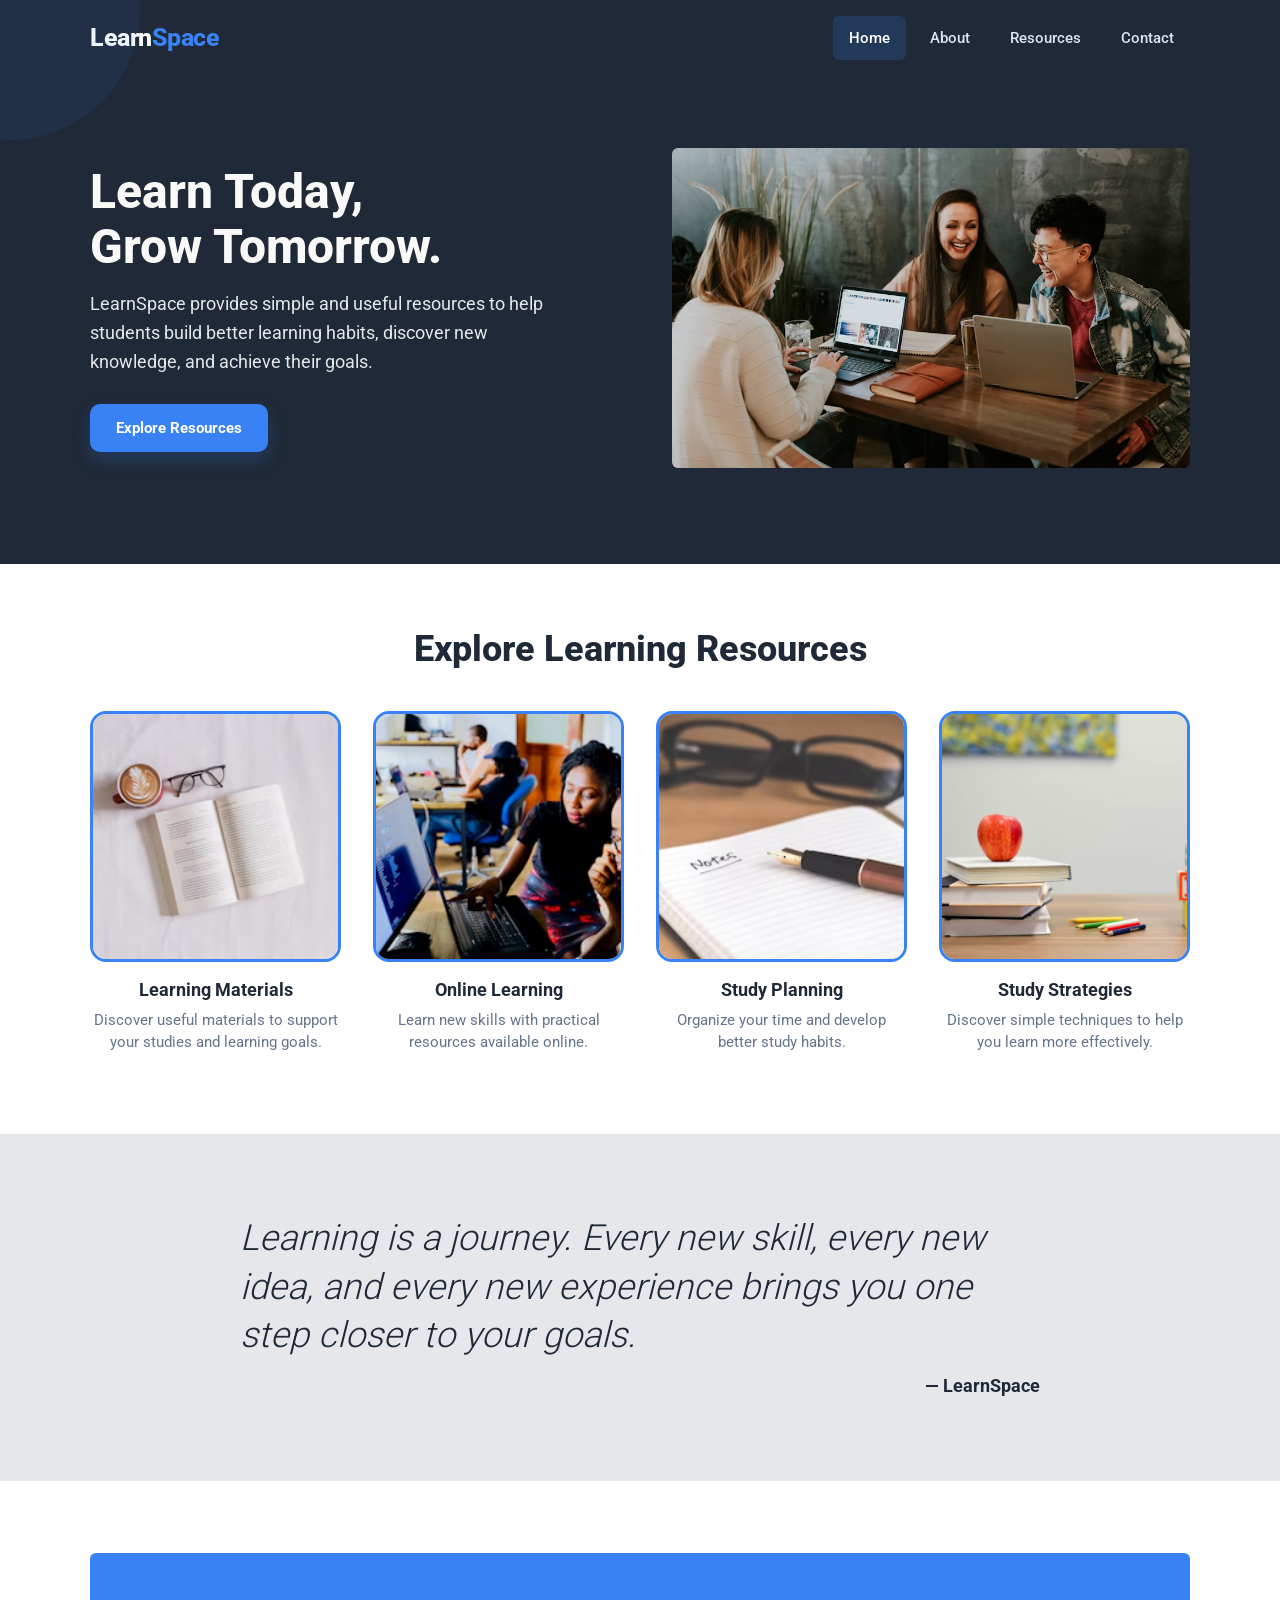
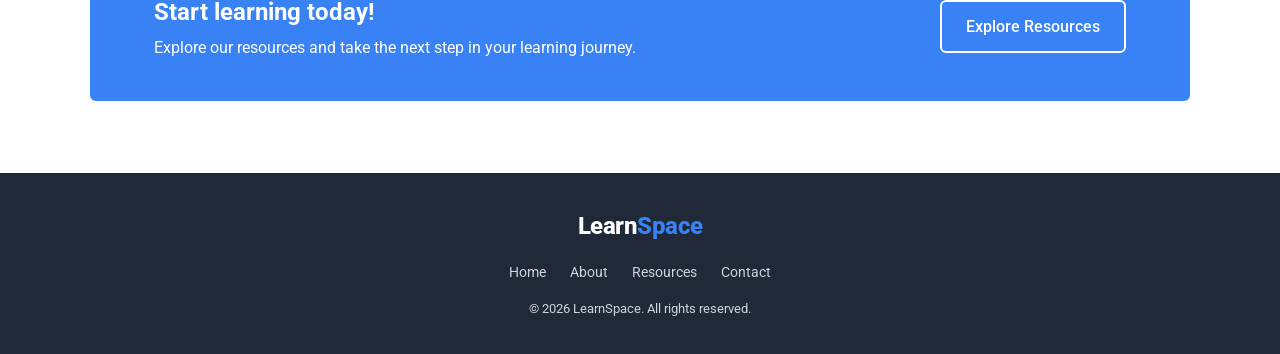
==== commit 45a7875f: "add footer navigation in homepage" ====
--- a/index.html
+++ b/index.html
@@ -30,11 +30,7 @@
                 <!-- MOBILE MENU TOGGLE -->
                 <input type="checkbox" id="menu-toggle" class="menu-toggle">
 
-                <label
-                    for="menu-toggle"
-                    class="menu-button"
-                    aria-label="Toggle navigation"
-                >
+                <label for="menu-toggle" class="menu-button" aria-label="Toggle navigation">
                     <span></span>
                     <span></span>
                     <span></span>
@@ -75,10 +71,7 @@
                 </div>
 
                 <div class="hero-image">
-                    <img
-                        src="images/students-learning-together.avif"
-                        alt="Students learning together"
-                    >
+                    <img src="images/students-learning-together.avif" alt="Students learning together">
                 </div>
 
             </div>
@@ -103,10 +96,7 @@
 
                     <div class="info-card">
                         <div class="info-image">
-                            <img
-                                src="images/books-and-learning-materials.avif"
-                                alt="Learning materials"
-                            >
+                            <img src="images/books-and-learning-materials.avif" alt="Learning materials">
                         </div>
                         <h3>Learning Materials</h3>
                         <p>Discover useful materials to support your studies and learning goals.</p>
@@ -114,10 +104,7 @@
 
                     <div class="info-card">
                         <div class="info-image">
-                            <img
-                                src="images/laptop-for-online-learning.avif"
-                                alt="Online learning"
-                            >
+                            <img src="images/laptop-for-online-learning.avif" alt="Online learning">
                         </div>
                         <h3>Online Learning</h3>
                         <p>Learn new skills with practical resources available online.</p>
@@ -125,10 +112,7 @@
 
                     <div class="info-card">
                         <div class="info-image">
-                            <img
-                                src="images/notebook-for-learning-and-planning.avif"
-                                alt="Learning and planning"
-                            >
+                            <img src="images/notebook-for-learning-and-planning.avif" alt="Learning and planning">
                         </div>
                         <h3>Study Planning</h3>
                         <p>Organize your time and develop better study habits.</p>
@@ -136,10 +120,7 @@
 
                     <div class="info-card">
                         <div class="info-image">
-                            <img
-                                src="images/students-studying-at-desk.avif"
-                                alt="Students studying"
-                            >
+                            <img src="images/students-studying-at-desk.avif" alt="Students studying">
                         </div>
                         <h3>Study Strategies</h3>
                         <p>Discover simple techniques to help you learn more effectively.</p>
@@ -209,14 +190,27 @@
     <!-- =========================
          FOOTER
     ========================== -->
+
     <footer class="site-footer">
-
-        <div class="container">
+        <div class="container footer-container">
+
+            <a href="index.html" class="logo footer-logo">
+                Learn<span>Space</span>
+            </a>
+
+            <nav class="footer-nav" aria-label="Footer navigation">
+                <a href="index.html" aria-current="page">Home</a>
+                <a href="about.html">About</a>
+                <a href="resources.html">Resources</a>
+                <a href="contact.html">Contact</a>
+            </nav>
+
             <p>© 2026 LearnSpace. All rights reserved.</p>
+
         </div>
-
     </footer>
 
+
 </body>
 
 </html>
--- a/css/style.css
+++ b/css/style.css
@@ -4,8 +4,7 @@
 
 @font-face {
     font-family: "Roboto";
-    src: url("../fonts/Roboto/Roboto-VariableFont_wdth,wght.ttf")
-        format("truetype");
+    src: url("../fonts/Roboto/Roboto-VariableFont_wdth,wght.ttf") format("truetype");
     font-weight: 100 900;
     font-style: normal;
     font-display: swap;
@@ -113,10 +112,8 @@
 ========================================= */
 
 .container {
-    width: min(
-        calc(100% - 40px),
-        var(--container-width)
-    );
+    width: min(calc(100% - 40px),
+            var(--container-width));
 
     margin-inline: auto;
 }
@@ -272,11 +269,9 @@
     overflow: hidden;
 
     background:
-        radial-gradient(
-            circle at 90% 10%,
+        radial-gradient(circle at 90% 10%,
             rgba(56, 130, 246, 0.10),
-            transparent 35%
-        ),
+            transparent 35%),
         var(--color-background);
 }
 
@@ -348,7 +343,7 @@
     letter-spacing: -1.5px;
 }
 
-.section-heading > p:last-child {
+.section-heading>p:last-child {
     max-width: 700px;
 
     color: var(--color-muted);
@@ -460,11 +455,9 @@
 
 .content-section-light {
     background:
-        linear-gradient(
-            135deg,
+        linear-gradient(135deg,
             #f1f5f9,
-            #eaf2ff
-        );
+            #eaf2ff);
 }
 
 .content-container {
@@ -672,7 +665,7 @@
     line-height: 1.2;
 }
 
-.contact-information > p {
+.contact-information>p {
     margin-bottom: 32px;
 
     color: var(--color-muted);
@@ -904,6 +897,45 @@
 }
 
 
+/* FOOTER LAYOUT */
+
+.footer-container {
+    display: flex;
+    flex-direction: column;
+    align-items: center;
+    gap: 16px;
+}
+
+.footer-logo {
+    font-size: 24px;
+}
+
+.footer-nav {
+    display: flex;
+    justify-content: center;
+    flex-wrap: wrap;
+    gap: 24px;
+}
+
+.footer-nav a {
+    color: #cbd5e1;
+    font-size: 14px;
+    transition: color 0.2s ease;
+}
+
+.footer-nav a:hover,
+.footer-nav a:focus-visible {
+    color: var(--color-white);
+    text-decoration: underline;
+}
+
+.footer-nav a:focus-visible,
+.footer-logo:focus-visible {
+    outline: 2px solid var(--color-white);
+    outline-offset: 4px;
+}
+
+
 /* =========================================
    TABLET
    768px - 1199px
@@ -935,10 +967,8 @@
 @media (max-width: 767px) {
 
     .container {
-        width: min(
-            calc(100% - 32px),
-            var(--container-width)
-        );
+        width: min(calc(100% - 32px),
+                var(--container-width));
     }
 
 
@@ -972,10 +1002,10 @@
 
         background: var(--color-dark);
 
-        border-top: 1px solid rgba(255,255,255,0.08);
+        border-top: 1px solid rgba(255, 255, 255, 0.08);
 
         box-shadow:
-            0 12px 25px rgba(0,0,0,0.15);
+            0 12px 25px rgba(0, 0, 0, 0.15);
     }
 
     .main-nav a {
@@ -986,7 +1016,7 @@
         display: none;
     }
 
-    .menu-toggle:checked ~ .main-nav {
+    .menu-toggle:checked~.main-nav {
         display: flex;
     }
 
@@ -1007,7 +1037,7 @@
         letter-spacing: -1px;
     }
 
-    .section-heading > p:last-child {
+    .section-heading>p:last-child {
         font-size: 17px;
     }
 
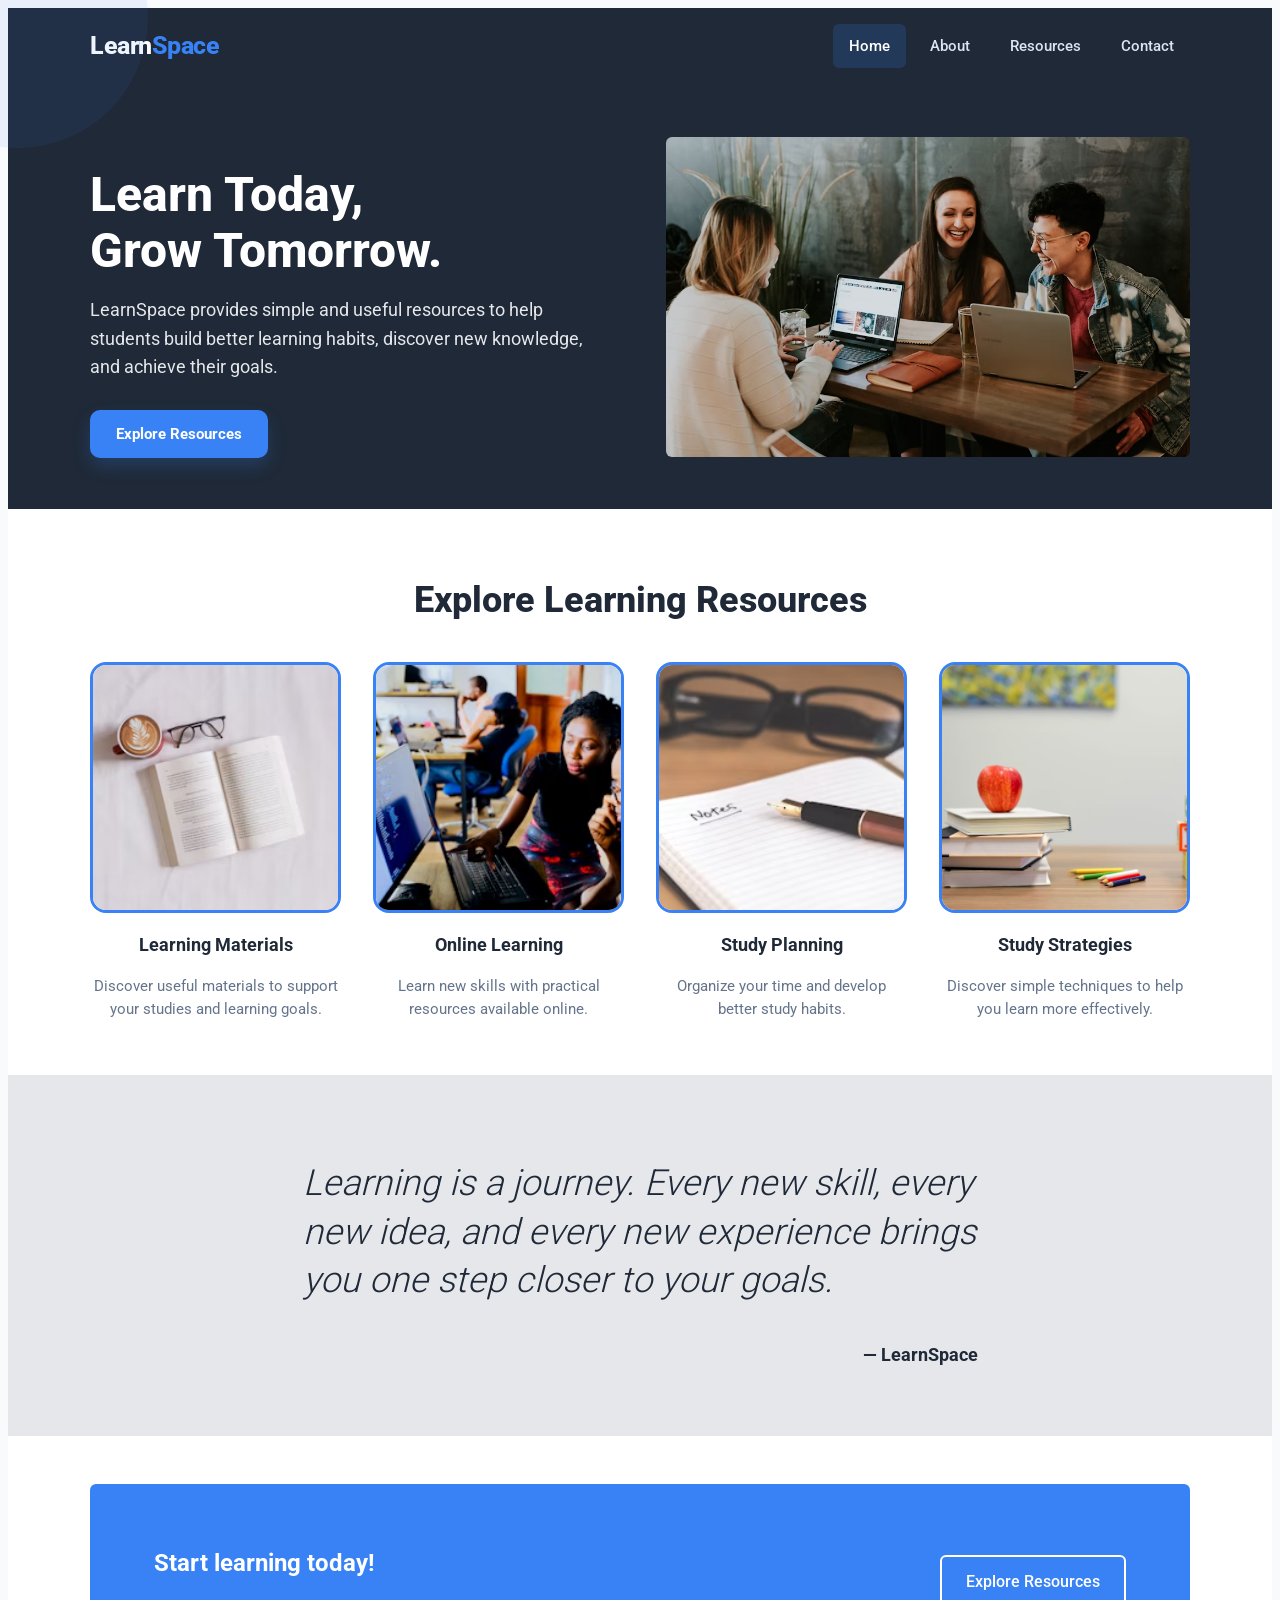
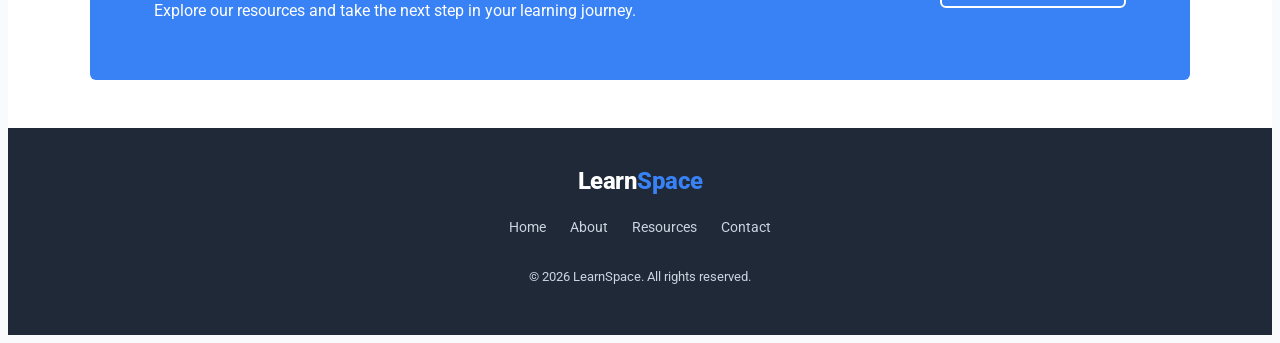
==== commit 81d8612b: "merge css into one file" ====
--- a/index.html
+++ b/index.html
@@ -8,12 +8,11 @@
     <title>LearnSpace | Learn Today, Grow Tomorrow</title>
 
     <link rel="stylesheet" href="css/style.css">
-    <link rel="stylesheet" href="css/home.css">
 </head>
 
 <body>
 
-    <!-- =========================
+    <!-- ====================
          HEADER + HERO
     ========================== -->
     <header class="hero-section">
--- a/css/style.css
+++ b/css/style.css
@@ -1,1179 +1,2207 @@
 /* =========================================
+
    ROBOTO FONT
+
+\========================================= */
+
+
+@font-face {
+
+    font-family: "Roboto";
+
+    src: url("../fonts/Roboto/Roboto-VariableFont_wdth,wght.ttf") format("truetype");
+
+    font-weight: 100 900;
+
+    font-style: normal;
+
+    font-display: swap;
+
+}
+
+
+/* =========================================
+
+   ROOT VARIABLES
+
+\========================================= */
+
+
+:root {
+
+
+    --color-primary: #3882f6;
+
+    --color-primary-dark: #2563eb;
+
+    --color-primary-light: #eaf2ff;
+
+
+    --color-dark: #1f2937;
+
+    --color-dark-soft: #374151;
+
+
+    --color-white: #ffffff;
+
+    --color-background: #f8fafc;
+
+    --color-light: #f1f5f9;
+
+
+    --color-border: #e2e8f0;
+
+
+    --color-text: #1f2937;
+
+    --color-muted: #64748b;
+
+
+    --font-family: "Roboto", Arial, sans-serif;
+
+
+    --font-xs: 13px;
+
+    --font-sm: 16px;
+
+    --font-md: 18px;
+
+    --font-lg: 24px;
+
+    --font-xl: 36px;
+
+    --font-hero: 52px;
+
+
+    --space-xs: 8px;
+
+    --space-sm: 16px;
+
+    --space-md: 24px;
+
+    --space-lg: 32px;
+
+    --space-xl: 48px;
+
+    --space-xxl: 80px;
+
+
+    --radius-sm: 6px;
+
+    --radius-md: 10px;
+
+    --radius-lg: 16px;
+
+    --radius-xl: 24px;
+
+
+    --shadow-sm:
+
+        0 4px 12px rgba(15, 23, 42, 0.06);
+
+
+    --shadow-md:
+
+        0 12px 30px rgba(15, 23, 42, 0.10);
+
+
+    --shadow-lg:
+
+        0 20px 45px rgba(15, 23, 42, 0.14);
+
+
+    --container-width: 1100px;
+
+    /* Home page */
+    --home-hero-text: #e5e7eb;
+    --home-quote-bg: #e5e7eb;
+
+}
+
+
+/* =========================================
+
+   RESET
+
+\========================================= */
+
+
+\* {
+
+    box-sizing: border-box;
+
+    margin: 0;
+
+    padding: 0;
+
+}
+
+
+html {
+
+    scroll-behavior: smooth;
+
+}
+
+
+body {
+
+    font-family: var(--font-family);
+
+    font-size: var(--font-sm);
+
+    line-height: 1.6;
+
+    color: var(--color-text);
+
+    background: var(--color-background);
+
+    min-height: 100vh;
+
+    min-height: 100dvh;
+
+    display: flex;
+
+    flex-direction: column;
+
+}
+
+
+main {
+
+    flex: 1;
+
+    min-width: 0;
+
+}
+
+
+img {
+
+    display: block;
+
+    width: 100%;
+
+    max-width: 100%;
+
+}
+
+
+a {
+
+    color: inherit;
+
+    text-decoration: none;
+
+}
+
+
+button,
+
+input,
+
+textarea {
+
+    font-family: inherit;
+
+}
+
+
+/* =========================================
+
+   CONTAINER
+
+\========================================= */
+
+
+.container {
+
+    width: min(calc(100% - clamp(32px, 6vw, 96px)),
+
+            var(--container-width));
+
+    margin-inline: auto;
+
+}
+
+
+/* =========================================
+
+   HEADER
+
+\========================================= */
+
+
+.site-header {
+
+    position: sticky;
+
+    top: 0;
+
+    z-index: 100;
+
+
+    background: rgba(31, 41, 55, 0.97);
+
+
+    border-bottom: 1px solid rgba(255, 255, 255, 0.08);
+
+
+    box-shadow:
+
+        0 4px 20px rgba(0, 0, 0, 0.08);
+
+}
+
+
+.header {
+
+    min-height: 76px;
+
+
+    display: flex;
+
+    align-items: center;
+
+    justify-content: space-between;
+
+
+    gap: 30px;
+
+}
+
+
+/* =========================================
+
+   LOGO
+
+\========================================= */
+
+
+.logo {
+
+    display: inline-flex;
+
+    align-items: center;
+
+
+    font-size: 25px;
+
+    font-weight: 800;
+
+
+    letter-spacing: -0.5px;
+
+
+    color: var(--color-white);
+
+
+    white-space: nowrap;
+
+}
+
+
+.logo span {
+
+    color: var(--color-primary);
+
+}
+
+
+/* =========================================
+
+   NAVIGATION
+
+\========================================= */
+
+
+.main-nav {
+
+    display: flex;
+
+    align-items: center;
+
+
+    gap: 8px;
+
+}
+
+
+.main-nav a {
+
+    position: relative;
+
+
+    padding: 10px 16px;
+
+
+    color: #dbe4f0;
+
+
+    font-size: 15px;
+
+    font-weight: 500;
+
+
+    border-radius: var(--radius-sm);
+
+
+    transition:
+
+        color 0.2s ease,
+
+        background 0.2s ease;
+
+}
+
+
+.main-nav a:hover {
+
+    color: var(--color-white);
+
+
+    background: rgba(255, 255, 255, 0.08);
+
+}
+
+
+.main-nav a.active {
+
+    color: var(--color-white);
+
+
+    background: rgba(56, 130, 246, 0.18);
+
+}
+
+
+/* =========================================
+
+   MOBILE MENU
+
+\========================================= */
+
+
+.menu-toggle {
+
+    display: none;
+
+}
+
+
+.menu-button {
+
+    display: none;
+
+
+    width: 34px;
+
+
+    cursor: pointer;
+
+}
+
+
+.menu-button span {
+
+    display: block;
+
+
+    width: 100%;
+
+    height: 3px;
+
+
+    margin: 5px 0;
+
+
+    background: var(--color-white);
+
+
+    border-radius: 5px;
+
+}
+
+
+/* =========================================
+
+   PAGE INTRO
+
+\========================================= */
+
+
+.information-section {
+
+    position: relative;
+
+
+    padding: clamp(32px, 4vw, 56px) 0;
+
+
+    overflow: hidden;
+
+
+    background:
+
+        radial-gradient(circle at 90% 10%,
+
+            rgba(56, 130, 246, 0.10),
+
+            transparent 35%),
+
+        var(--color-background);
+
+}
+
+
+/*
+
+   Decorative background shape
+
+*/
+
+
+.information-section::before {
+
+    content: "";
+
+
+    position: absolute;
+
+
+    width: 260px;
+
+    height: 260px;
+
+
+    top: -120px;
+
+    left: -120px;
+
+
+    background: rgba(56, 130, 246, 0.08);
+
+
+    border-radius: 50%;
+
+}
+
+
+/* =========================================
+
+   SECTION HEADING
+
+\========================================= */
+
+
+.section-heading {
+
+    position: relative;
+
+
+    max-width: 100%;
+
+
+    margin-bottom: 32px;
+
+}
+
+
+.section-label {
+
+    display: inline-block;
+
+
+    margin-bottom: 14px;
+
+
+    padding: 6px 12px;
+
+
+    color: var(--color-primary);
+
+
+    background: var(--color-primary-light);
+
+
+    border-radius: 50px;
+
+
+    font-size: var(--font-xs);
+
+    font-weight: 800;
+
+
+    letter-spacing: 1.2px;
+
+
+    text-transform: uppercase;
+
+}
+
+
+.section-heading h1 {
+
+    margin-bottom: 20px;
+
+
+    color: var(--color-dark);
+
+
+    font-size: var(--font-hero);
+
+    font-weight: 800;
+
+
+    line-height: 1.08;
+
+
+    letter-spacing: -1.5px;
+
+}
+
+
+.section-heading>p:last-child {
+
+    max-width: 75ch;
+
+
+    color: var(--color-muted);
+
+
+    font-size: var(--font-md);
+
+
+    line-height: 1.8;
+
+}
+
+
+/* =========================================
+
+   ABOUT
+
+\========================================= */
+
+
+.about-content {
+
+    position: relative;
+
+
+    display: flex;
+
+    align-items: center;
+
+
+    gap: clamp(24px, 4vw, 56px);
+
+}
+
+
+/* IMAGE */
+
+
+.about-image {
+
+    position: relative;
+
+    min-width: 0;
+
+    flex: 1;
+
+}
+
+
+.about-image::after {
+
+    content: "";
+
+
+    position: absolute;
+
+
+    width: 90px;
+
+    height: 90px;
+
+
+    right: -20px;
+
+    bottom: -20px;
+
+
+    background: var(--color-primary);
+
+
+    border-radius: var(--radius-lg);
+
+
+    z-index: 0;
+
+}
+
+
+.about-image img {
+
+    position: relative;
+
+
+    z-index: 1;
+
+
+    height: 370px;
+
+
+    object-fit: cover;
+
+
+    border-radius: var(--radius-xl);
+
+
+    box-shadow: var(--shadow-lg);
+
+}
+
+
+/* TEXT */
+
+
+.about-text {
+
+    min-width: 0;
+
+    flex: 1;
+
+}
+
+
+.about-text h2 {
+
+    margin-bottom: 20px;
+
+
+    color: var(--color-dark);
+
+
+    font-size: var(--font-xl);
+
+    font-weight: 800;
+
+
+    line-height: 1.2;
+
+
+    letter-spacing: -0.7px;
+
+}
+
+
+.about-text p {
+
+    margin-bottom: 18px;
+
+
+    color: var(--color-muted);
+
+
+    line-height: 1.8;
+
+}
+
+
+.about-text p:last-child {
+
+    margin-bottom: 0;
+
+}
+
+
+/* =========================================
+
+   CONTENT SECTIONS
+
+\========================================= */
+
+
+.content-section {
+
+    position: relative;
+
+
+    padding: clamp(32px, 4vw, 56px) 0;
+
+
+    background: var(--color-white);
+
+}
+
+
+.content-section-light {
+
+    background:
+
+        linear-gradient(135deg,
+
+            #f1f5f9,
+
+            #eaf2ff);
+
+}
+
+
+.content-container {
+
+    max-width: 100%;
+
+}
+
+
+.content-block {
+
+    position: relative;
+
+}
+
+
+.content-block h2 {
+
+    margin-bottom: 18px;
+
+
+    color: var(--color-dark);
+
+
+    font-size: var(--font-xl);
+
+    font-weight: 800;
+
+
+    line-height: 1.2;
+
+
+    letter-spacing: -0.5px;
+
+}
+
+
+.content-block p {
+
+    margin-bottom: 16px;
+
+
+    color: var(--color-muted);
+
+
+    font-size: var(--font-md);
+
+
+    line-height: 1.8;
+
+}
+
+
+.content-block p:last-child {
+
+    margin-bottom: 0;
+
+}
+
+
+/* =========================================
+
+   RESOURCES
+
+\========================================= */
+
+
+.resource-grid {
+
+    display: flex;
+
+    flex-wrap: wrap;
+
+
+    gap: 28px;
+
+}
+
+
+.resource-card {
+
+    position: relative;
+
+
+    flex: 1 1 calc(33.333% - 28px);
+
+
+    min-width: 280px;
+
+
+    padding: 32px;
+
+
+    overflow: hidden;
+
+
+    background: var(--color-white);
+
+
+    border: 1px solid var(--color-border);
+
+
+    border-radius: var(--radius-lg);
+
+
+    box-shadow: var(--shadow-sm);
+
+
+    transition:
+
+        transform 0.25s ease,
+
+        box-shadow 0.25s ease,
+
+        border-color 0.25s ease;
+
+}
+
+
+/*
+
+   Small decorative circle
+
+*/
+
+
+.resource-card::after {
+
+    content: "";
+
+
+    position: absolute;
+
+
+    width: 100px;
+
+    height: 100px;
+
+
+    right: -45px;
+
+    bottom: -45px;
+
+
+    background: var(--color-primary-light);
+
+
+    border-radius: 50%;
+
+
+    transition: transform 0.3s ease;
+
+}
+
+
+.resource-card:hover {
+
+    transform: translateY(-8px);
+
+
+    border-color: rgba(56, 130, 246, 0.35);
+
+
+    box-shadow: var(--shadow-lg);
+
+}
+
+
+.resource-card:hover::after {
+
+    transform: scale(1.3);
+
+}
+
+
+/* ICON */
+
+
+.resource-icon {
+
+    position: relative;
+
+
+    z-index: 1;
+
+
+    display: flex;
+
+    align-items: center;
+
+    justify-content: center;
+
+
+    width: 52px;
+
+    height: 52px;
+
+
+    margin-bottom: 24px;
+
+
+    background: var(--color-primary);
+
+
+    color: var(--color-white);
+
+
+    border-radius: 14px;
+
+
+    font-size: 14px;
+
+    font-weight: 800;
+
+
+    box-shadow:
+
+        0 8px 18px rgba(56, 130, 246, 0.25);
+
+}
+
+
+.resource-card h2 {
+
+    position: relative;
+
+
+    z-index: 1;
+
+
+    margin-bottom: 12px;
+
+
+    color: var(--color-dark);
+
+
+    font-size: var(--font-lg);
+
+    font-weight: 750;
+
+
+    line-height: 1.3;
+
+}
+
+
+.resource-card p {
+
+    position: relative;
+
+
+    z-index: 1;
+
+
+    color: var(--color-muted);
+
+
+    font-size: var(--font-sm);
+
+
+    line-height: 1.7;
+
+}
+
+
+/* =========================================
+
+   CONTACT
+
+\========================================= */
+
+
+.contact-intro-grid {
+
+    display: flex;
+
+    align-items: center;
+
+
+    gap: clamp(24px, 4vw, 56px);
+
+}
+
+
+.contact-image {
+
+    min-width: 0;
+
+    flex: 1;
+
+}
+
+
+.contact-image img {
+
+    height: 370px;
+
+
+    object-fit: cover;
+
+
+    border-radius: var(--radius-xl);
+
+
+    box-shadow: var(--shadow-lg);
+
+}
+
+
+.contact-information {
+
+    min-width: 0;
+
+    flex: 1;
+
+}
+
+
+.contact-information h2 {
+
+    margin-bottom: 16px;
+
+
+    color: var(--color-dark);
+
+
+    font-size: var(--font-xl);
+
+    font-weight: 800;
+
+
+    line-height: 1.2;
+
+}
+
+
+.contact-information>p {
+
+    margin-bottom: 32px;
+
+
+    color: var(--color-muted);
+
+
+    line-height: 1.8;
+
+}
+
+
+.contact-detail {
+
+    position: relative;
+
+
+    margin-bottom: 22px;
+
+
+    padding: 20px 20px 20px 24px;
+
+
+    background: var(--color-white);
+
+
+    border: 1px solid var(--color-border);
+
+
+    border-radius: var(--radius-md);
+
+
+    box-shadow: var(--shadow-sm);
+
+}
+
+
+.contact-detail::before {
+
+    content: "";
+
+
+    position: absolute;
+
+
+    left: 0;
+
+    top: 16px;
+
+    bottom: 16px;
+
+
+    width: 4px;
+
+
+    background: var(--color-primary);
+
+
+    border-radius: 0 5px 5px 0;
+
+}
+
+
+.contact-detail:last-child {
+
+    margin-bottom: 0;
+
+}
+
+
+.contact-detail h3 {
+
+    margin-bottom: 5px;
+
+
+    color: var(--color-dark);
+
+
+    font-size: var(--font-lg);
+
+    font-weight: 700;
+
+}
+
+
+.contact-detail p {
+
+    color: var(--color-muted);
+
+
+    line-height: 1.6;
+
+}
+
+
+.contact-detail a {
+
+    color: var(--color-primary);
+
+
+    font-weight: 700;
+
+}
+
+
+.contact-detail a:hover {
+
+    text-decoration: underline;
+
+}
+
+
+/* =========================================
+
+   CONTACT FORM
+
+\========================================= */
+
+
+.contact-form-layout {
+
+    display: flex;
+
+    align-items: flex-start;
+
+
+    gap: clamp(24px, 4vw, 56px);
+
+}
+
+
+.contact-form-layout .content-block {
+
+    min-width: 0;
+
+    flex: 1;
+
+}
+
+
+.contact-form {
+
+    min-width: 0;
+
+    flex: 1;
+
+
+    padding: 36px;
+
+
+    background: var(--color-white);
+
+
+    border: 1px solid var(--color-border);
+
+
+    border-radius: var(--radius-xl);
+
+
+    box-shadow: var(--shadow-lg);
+
+}
+
+
+.form-group {
+
+    margin-bottom: 20px;
+
+}
+
+
+.form-group label {
+
+    display: block;
+
+
+    margin-bottom: 8px;
+
+
+    color: var(--color-dark);
+
+
+    font-size: 15px;
+
+    font-weight: 700;
+
+}
+
+
+.form-group input,
+
+.form-group textarea {
+
+    width: 100%;
+
+
+    color: var(--color-dark);
+
+
+    background: #fbfdff;
+
+
+    border: 1px solid var(--color-border);
+
+
+    border-radius: var(--radius-md);
+
+
+    outline: none;
+
+
+    transition:
+
+        border-color 0.2s ease,
+
+        box-shadow 0.2s ease,
+
+        background 0.2s ease;
+
+}
+
+
+.form-group input {
+
+    height: 48px;
+
+
+    padding: 0 15px;
+
+}
+
+
+.form-group textarea {
+
+    min-height: 150px;
+
+
+    padding: 13px 15px;
+
+
+    resize: vertical;
+
+}
+
+
+.form-group input::placeholder,
+
+.form-group textarea::placeholder {
+
+    color: #94a3b8;
+
+}
+
+
+.form-group input:focus,
+
+.form-group textarea:focus {
+
+    background: var(--color-white);
+
+
+    border-color: var(--color-primary);
+
+
+    box-shadow:
+
+        0 0 0 4px rgba(56, 130, 246, 0.12);
+
+}
+
+
+/* =========================================
+
+   BUTTON
+
+\========================================= */
+
+
+.primary-button {
+
+    display: inline-flex;
+
+    align-items: center;
+
+    justify-content: center;
+
+
+    min-height: 48px;
+
+
+    padding: 0 26px;
+
+
+    border: none;
+
+
+    border-radius: var(--radius-md);
+
+
+    background: var(--color-primary);
+
+
+    color: var(--color-white);
+
+
+    font-size: 15px;
+
+    font-weight: 700;
+
+
+    cursor: pointer;
+
+
+    box-shadow:
+
+        0 8px 18px rgba(56, 130, 246, 0.22);
+
+
+    transition:
+
+        transform 0.2s ease,
+
+        background 0.2s ease,
+
+        box-shadow 0.2s ease;
+
+}
+
+
+.primary-button:hover {
+
+    background: var(--color-primary-dark);
+
+
+    transform: translateY(-2px);
+
+
+    box-shadow:
+
+        0 12px 24px rgba(56, 130, 246, 0.28);
+
+}
+
+
+.primary-button:active {
+
+    transform: translateY(0);
+
+}
+
+
+/* =========================================
+
+   FOOTER
+
+\========================================= */
+
+
+.site-footer {
+
+    padding: 34px 0;
+
+
+    background: var(--color-dark);
+
+
+    color: #cbd5e1;
+
+
+    text-align: center;
+
+}
+
+
+.site-footer p {
+
+    font-size: var(--font-xs);
+
+}
+
+
+/* FOOTER LAYOUT */
+
+
+.footer-container {
+
+    display: flex;
+
+    flex-direction: column;
+
+    align-items: center;
+
+    gap: 16px;
+
+}
+
+
+.footer-logo {
+
+    font-size: 24px;
+
+}
+
+
+.footer-nav {
+
+    display: flex;
+
+    justify-content: center;
+
+    flex-wrap: wrap;
+
+    gap: 24px;
+
+}
+
+
+.footer-nav a {
+
+    color: #cbd5e1;
+
+    font-size: 14px;
+
+    transition: color 0.2s ease;
+
+}
+
+
+.footer-nav a:hover,
+
+.footer-nav a:focus-visible {
+
+    color: var(--color-white);
+
+    text-decoration: underline;
+
+}
+
+
+.footer-nav a:focus-visible,
+
+.footer-logo:focus-visible {
+
+    outline: 2px solid var(--color-white);
+
+    outline-offset: 4px;
+
+}
+
+
+/* =========================================
+
+   TABLET
+
+   768px - 1199px
+
+\========================================= */
+
+
+@media (min-width: 768px) and (max-width: 1199px) {
+
+
+    :root {
+
+        --font-hero: 44px;
+
+    }
+
+
+    .about-content,
+
+    .contact-intro-grid,
+
+    .contact-form-layout {
+
+        gap: 40px;
+
+    }
+
+
+    .resource-card {
+
+        flex-basis: calc(50% - 28px);
+
+    }
+
+}
+
+
+/* =========================================
+
+   MOBILE
+
+   767px AND BELOW
+
+\========================================= */
+
+
+@media (max-width: 767px) {
+
+
+    .container {
+
+        width: min(calc(100% - 32px),
+
+                var(--container-width));
+
+    }
+
+
+    /* HEADER */
+
+
+    .header {
+
+        min-height: 68px;
+
+    }
+
+
+    .menu-button {
+
+        display: block;
+
+    }
+
+
+    .main-nav {
+
+        position: absolute;
+
+
+        top: 68px;
+
+        left: 0;
+
+        right: 0;
+
+
+        z-index: 50;
+
+
+        display: none;
+
+
+        flex-direction: column;
+
+        align-items: stretch;
+
+
+        gap: 4px;
+
+
+        padding: 14px 16px 18px;
+
+
+        background: var(--color-dark);
+
+
+        border-top: 1px solid rgba(255, 255, 255, 0.08);
+
+
+        box-shadow:
+
+            0 12px 25px rgba(0, 0, 0, 0.15);
+
+    }
+
+
+    .main-nav a {
+
+        padding: 13px 15px;
+
+    }
+
+
+    .main-nav a.active::after {
+
+        display: none;
+
+    }
+
+
+    .menu-toggle:checked\~.main-nav {
+
+        display: flex;
+
+    }
+
+
+    /* PAGE */
+
+
+    .information-section {
+
+        padding: 32px 0 40px;
+
+    }
+
+
+    .section-heading {
+
+        margin-bottom: 28px;
+
+    }
+
+
+    .section-heading h1 {
+
+        font-size: 38px;
+
+
+        letter-spacing: -1px;
+
+    }
+
+
+    .section-heading>p:last-child {
+
+        font-size: 17px;
+
+    }
+
+
+    /* ABOUT */
+
+
+    .about-content {
+
+        flex-direction: column;
+
+
+        gap: 38px;
+
+    }
+
+
+    .about-image,
+
+    .about-text {
+
+        width: 100%;
+
+    }
+
+
+    .about-image img {
+
+        height: 260px;
+
+    }
+
+
+    .about-text h2 {
+
+        font-size: 30px;
+
+    }
+
+
+    /* CONTENT */
+
+
+    .content-section {
+
+        padding: 32px 0;
+
+    }
+
+
+    .content-block h2 {
+
+        font-size: 30px;
+
+    }
+
+
+    .content-block p {
+
+        font-size: 17px;
+
+    }
+
+
+    /* RESOURCES */
+
+
+    .resource-grid {
+
+        flex-direction: column;
+
+
+        gap: 20px;
+
+    }
+
+
+    .resource-card {
+
+        width: 100%;
+
+
+        min-width: 0;
+
+
+        padding: 26px;
+
+    }
+
+
+    /* CONTACT */
+
+
+    .contact-intro-grid {
+
+        flex-direction: column;
+
+
+        gap: 40px;
+
+    }
+
+
+    .contact-image,
+
+    .contact-information {
+
+        width: 100%;
+
+    }
+
+
+    .contact-image img {
+
+        height: 260px;
+
+    }
+
+
+    .contact-information h2 {
+
+        font-size: 30px;
+
+    }
+
+
+    /* FORM */
+
+
+    .contact-form-layout {
+
+        flex-direction: column;
+
+
+        gap: 38px;
+
+    }
+
+
+    .contact-form-layout .content-block,
+
+    .contact-form {
+
+        width: 100%;
+
+    }
+
+
+    .contact-form {
+
+        padding: 26px;
+
+    }
+
+
+    .primary-button {
+
+        width: 100%;
+
+    }
+
+}
+
+
+/* =========================================
+
+   SMALL MOBILE
+
+   375px
+
+\========================================= */
+
+
+@media (max-width: 375px) {
+
+
+    .container {
+
+        width: calc(100% - 28px);
+
+    }
+
+
+    .logo {
+
+        font-size: 22px;
+
+    }
+
+
+    .section-heading h1 {
+
+        font-size: 33px;
+
+    }
+
+
+    .section-label {
+
+        font-size: 12px;
+
+    }
+
+
+    .about-image img,
+
+    .contact-image img {
+
+        height: 220px;
+
+    }
+
+
+    .resource-card {
+
+        padding: 22px;
+
+    }
+
+
+    .contact-form {
+
+        padding: 20px;
+
+    }
+
+}
+
+/* =========================================
+   HOME PAGE
 ========================================= */
 
-@font-face {
-    font-family: "Roboto";
-    src: url("../fonts/Roboto/Roboto-VariableFont_wdth,wght.ttf") format("truetype");
-    font-weight: 100 900;
-    font-style: normal;
-    font-display: swap;
-}
-
-
-/* =========================================
-   ROOT VARIABLES
-========================================= */
-
-:root {
-
-    --color-primary: #3882f6;
-    --color-primary-dark: #2563eb;
-    --color-primary-light: #eaf2ff;
-
-    --color-dark: #1f2937;
-    --color-dark-soft: #374151;
-
-    --color-white: #ffffff;
-    --color-background: #f8fafc;
-    --color-light: #f1f5f9;
-
-    --color-border: #e2e8f0;
-
-    --color-text: #1f2937;
-    --color-muted: #64748b;
-
-    --font-family: "Roboto", Arial, sans-serif;
-
-    --font-xs: 13px;
-    --font-sm: 16px;
-    --font-md: 18px;
-    --font-lg: 24px;
-    --font-xl: 36px;
-    --font-hero: 52px;
-
-    --space-xs: 8px;
-    --space-sm: 16px;
-    --space-md: 24px;
-    --space-lg: 32px;
-    --space-xl: 48px;
-    --space-xxl: 80px;
-
-    --radius-sm: 6px;
-    --radius-md: 10px;
-    --radius-lg: 16px;
-    --radius-xl: 24px;
-
-    --shadow-sm:
-        0 4px 12px rgba(15, 23, 42, 0.06);
-
-    --shadow-md:
-        0 12px 30px rgba(15, 23, 42, 0.10);
-
-    --shadow-lg:
-        0 20px 45px rgba(15, 23, 42, 0.14);
-
-    --container-width: 1100px;
-}
-
-
-/* =========================================
-   RESET
-========================================= */
-
-* {
-    box-sizing: border-box;
-    margin: 0;
-    padding: 0;
-}
-
-html {
-    scroll-behavior: smooth;
-}
-
-body {
-    font-family: var(--font-family);
-    font-size: var(--font-sm);
+/* HERO */
+
+.hero-section {
+    position: relative;
+    background: var(--color-dark);
+}
+
+.hero-content {
+    display: flex;
+    align-items: center;
+    gap: clamp(24px, 4vw, 56px);
+    padding: clamp(32px, 4vw, 56px) 0;
+}
+
+.hero-content::before {
+    content: "";
+    position: absolute;
+    width: 260px;
+    height: 260px;
+    top: -120px;
+    left: -120px;
+    background: rgba(56, 130, 246, 0.08);
+    border-radius: 50%;
+}
+
+.hero-text {
+    flex: 1;
+    min-width: 0;
+}
+
+.hero-text h1 {
+    margin-bottom: 16px;
+    font-size: 48px;
+    font-weight: 800;
+    line-height: 1.15;
+    color: var(--color-white);
+}
+
+.hero-text h1 span {
+    display: block;
+}
+
+.hero-description {
+    max-width: 100%;
+    margin-bottom: 28px;
+    font-size: 18px;
     line-height: 1.6;
-    color: var(--color-text);
-    background: var(--color-background);
-}
-
-img {
-    display: block;
+    color: var(--home-hero-text);
+}
+
+.hero-image {
+    flex: 1;
+    min-width: 0;
+}
+
+.hero-image img {
+    height: 320px;
+    object-fit: cover;
+    border-radius: var(--radius-sm);
+}
+
+/* INFORMATION */
+
+.info-section {
+    padding: 40px 0;
+    background: var(--color-white);
+}
+
+.info-title {
+    margin-bottom: 40px;
+    text-align: center;
+    font-size: 36px;
+    font-weight: 800;
+    line-height: 1.2;
+    color: var(--color-dark);
+}
+
+.info-grid {
+    display: flex;
+    flex-wrap: wrap;
+    gap: 32px;
+}
+
+.info-card {
+    flex: 1 1 calc(25% - 24px);
+    min-width: 0;
+    text-align: center;
+}
+
+.info-image {
+    aspect-ratio: 1 / 1;
+    margin-bottom: 14px;
+    overflow: hidden;
+    border: 3px solid var(--color-primary);
+    border-radius: var(--radius-lg);
+}
+
+.info-image img {
     width: 100%;
-    max-width: 100%;
-}
-
-a {
-    color: inherit;
-    text-decoration: none;
-}
-
-button,
-input,
-textarea {
-    font-family: inherit;
-}
-
-
-/* =========================================
-   CONTAINER
-========================================= */
-
-.container {
-    width: min(calc(100% - 40px),
-            var(--container-width));
-
+    height: 100%;
+    object-fit: cover;
+}
+
+.info-card h3 {
+    margin-bottom: 4px;
+    font-size: 18px;
+    font-weight: 700;
+    color: var(--color-dark);
+}
+
+.info-card p {
+    font-size: 15px;
+    line-height: 1.5;
+    color: var(--color-muted);
+}
+
+/* QUOTE */
+
+.quote-section {
+    padding: 48px 0;
+    background: var(--home-quote-bg);
+}
+
+.quote-content {
+    max-width: 75ch;
     margin-inline: auto;
 }
 
-
-/* =========================================
-   HEADER
-========================================= */
-
-.site-header {
-    position: sticky;
-    top: 0;
-    z-index: 100;
-
-    background: rgba(31, 41, 55, 0.97);
-
-    border-bottom: 1px solid rgba(255, 255, 255, 0.08);
-
-    box-shadow:
-        0 4px 20px rgba(0, 0, 0, 0.08);
-}
-
-.header {
-    min-height: 76px;
-
+.quote-text {
+    font-size: 36px;
+    font-weight: 300;
+    font-style: italic;
+    line-height: 1.35;
+    color: var(--color-dark);
+}
+
+.quote-author {
+    margin-top: 12px;
+    text-align: right;
+    font-size: 18px;
+    font-weight: 700;
+    color: var(--color-dark);
+}
+
+/* CALL TO ACTION */
+
+.action-section {
+    padding: 48px 0;
+    background: var(--color-white);
+}
+
+.action-content {
     display: flex;
     align-items: center;
     justify-content: space-between;
-
-    gap: 30px;
-}
-
-
-/* =========================================
-   LOGO
-========================================= */
-
-.logo {
-    display: inline-flex;
-    align-items: center;
-
-    font-size: 25px;
-    font-weight: 800;
-
-    letter-spacing: -0.5px;
-
+    gap: 32px;
+    padding: 40px 64px;
+    background: var(--color-primary);
+    border-radius: var(--radius-sm);
+}
+
+.action-text h2 {
+    margin-bottom: 4px;
+    font-size: 24px;
+    font-weight: 700;
     color: var(--color-white);
-
-    white-space: nowrap;
-}
-
-.logo span {
+}
+
+.action-text p {
+    font-size: 16px;
+    color: var(--color-white);
+}
+
+.action-button {
+    flex-shrink: 0;
+    padding: 12px 24px;
+    font-size: 16px;
+    font-weight: 500;
+    color: var(--color-white);
+    border: 2px solid var(--color-white);
+    border-radius: var(--radius-sm);
+    transition: background 0.2s ease, color 0.2s ease;
+}
+
+.action-button:hover,
+.action-button:focus-visible {
+    background: var(--color-white);
     color: var(--color-primary);
 }
 
-
-/* =========================================
-   NAVIGATION
-========================================= */
-
-.main-nav {
-    display: flex;
-    align-items: center;
-
-    gap: 8px;
-}
-
-.main-nav a {
-    position: relative;
-
-    padding: 10px 16px;
-
-    color: #dbe4f0;
-
-    font-size: 15px;
-    font-weight: 500;
-
-    border-radius: var(--radius-sm);
-
-    transition:
-        color 0.2s ease,
-        background 0.2s ease;
-}
-
-.main-nav a:hover {
-    color: var(--color-white);
-
-    background: rgba(255, 255, 255, 0.08);
-}
-
-.main-nav a.active {
-    color: var(--color-white);
-
-    background: rgba(56, 130, 246, 0.18);
-}
-
-/* .main-nav a.active::after {
-    content: "";
-
-    position: absolute;
-
-    left: 16px;
-    right: 16px;
-    bottom: 3px;
-
-    height: 2px;
-
-    background: var(--color-primary);
-
-    border-radius: 10px;
-} */
-
-
-/* =========================================
-   MOBILE MENU
-========================================= */
-
-.menu-toggle {
-    display: none;
-}
-
-.menu-button {
-    display: none;
-
-    width: 34px;
-
-    cursor: pointer;
-}
-
-.menu-button span {
-    display: block;
-
-    width: 100%;
-    height: 3px;
-
-    margin: 5px 0;
-
-    background: var(--color-white);
-
-    border-radius: 5px;
-}
-
-
-/* =========================================
-   PAGE INTRO
-========================================= */
-
-.information-section {
-    position: relative;
-
-    padding: 90px 0 100px;
-
-    overflow: hidden;
-
-    background:
-        radial-gradient(circle at 90% 10%,
-            rgba(56, 130, 246, 0.10),
-            transparent 35%),
-        var(--color-background);
-}
-
-
-/*
-   Decorative background shape
-*/
-
-.information-section::before {
-    content: "";
-
-    position: absolute;
-
-    width: 260px;
-    height: 260px;
-
-    top: -120px;
-    left: -120px;
-
-    background: rgba(56, 130, 246, 0.08);
-
-    border-radius: 50%;
-}
-
-
-/* =========================================
-   SECTION HEADING
-========================================= */
-
-.section-heading {
-    position: relative;
-
-    max-width: 780px;
-
-    margin-bottom: 60px;
-}
-
-.section-label {
-    display: inline-block;
-
-    margin-bottom: 14px;
-
-    padding: 6px 12px;
-
-    color: var(--color-primary);
-
-    background: var(--color-primary-light);
-
-    border-radius: 50px;
-
-    font-size: var(--font-xs);
-    font-weight: 800;
-
-    letter-spacing: 1.2px;
-
-    text-transform: uppercase;
-}
-
-.section-heading h1 {
-    margin-bottom: 20px;
-
-    color: var(--color-dark);
-
-    font-size: var(--font-hero);
-    font-weight: 800;
-
-    line-height: 1.08;
-
-    letter-spacing: -1.5px;
-}
-
-.section-heading>p:last-child {
-    max-width: 700px;
-
-    color: var(--color-muted);
-
-    font-size: var(--font-md);
-
-    line-height: 1.8;
-}
-
-
-/* =========================================
-   ABOUT
-========================================= */
-
-.about-content {
-    position: relative;
-
-    display: flex;
-    align-items: center;
-
-    gap: 70px;
-}
-
-
-/* IMAGE */
-
-.about-image {
-    position: relative;
-
-    flex: 1;
-}
-
-.about-image::after {
-    content: "";
-
-    position: absolute;
-
-    width: 90px;
-    height: 90px;
-
-    right: -20px;
-    bottom: -20px;
-
-    background: var(--color-primary);
-
-    border-radius: var(--radius-lg);
-
-    z-index: 0;
-}
-
-.about-image img {
-    position: relative;
-
-    z-index: 1;
-
-    height: 370px;
-
-    object-fit: cover;
-
-    border-radius: var(--radius-xl);
-
-    box-shadow: var(--shadow-lg);
-}
-
-
-/* TEXT */
-
-.about-text {
-    flex: 1;
-}
-
-.about-text h2 {
-    margin-bottom: 20px;
-
-    color: var(--color-dark);
-
-    font-size: var(--font-xl);
-    font-weight: 800;
-
-    line-height: 1.2;
-
-    letter-spacing: -0.7px;
-}
-
-.about-text p {
-    margin-bottom: 18px;
-
-    color: var(--color-muted);
-
-    line-height: 1.8;
-}
-
-.about-text p:last-child {
-    margin-bottom: 0;
-}
-
-
-/* =========================================
-   CONTENT SECTIONS
-========================================= */
-
-.content-section {
-    position: relative;
-
-    padding: 80px 0;
-
-    background: var(--color-white);
-}
-
-.content-section-light {
-    background:
-        linear-gradient(135deg,
-            #f1f5f9,
-            #eaf2ff);
-}
-
-.content-container {
-    max-width: 850px;
-}
-
-.content-block {
-    position: relative;
-}
-
-.content-block h2 {
-    margin-bottom: 18px;
-
-    color: var(--color-dark);
-
-    font-size: var(--font-xl);
-    font-weight: 800;
-
-    line-height: 1.2;
-
-    letter-spacing: -0.5px;
-}
-
-.content-block p {
-    margin-bottom: 16px;
-
-    color: var(--color-muted);
-
-    font-size: var(--font-md);
-
-    line-height: 1.8;
-}
-
-.content-block p:last-child {
-    margin-bottom: 0;
-}
-
-
-/* =========================================
-   RESOURCES
-========================================= */
-
-.resource-grid {
-    display: flex;
-    flex-wrap: wrap;
-
-    gap: 28px;
-}
-
-.resource-card {
-    position: relative;
-
-    flex: 1 1 calc(33.333% - 28px);
-
-    min-width: 280px;
-
-    padding: 32px;
-
-    overflow: hidden;
-
-    background: var(--color-white);
-
-    border: 1px solid var(--color-border);
-
-    border-radius: var(--radius-lg);
-
-    box-shadow: var(--shadow-sm);
-
-    transition:
-        transform 0.25s ease,
-        box-shadow 0.25s ease,
-        border-color 0.25s ease;
-}
-
-
-/*
-   Small decorative circle
-*/
-
-.resource-card::after {
-    content: "";
-
-    position: absolute;
-
-    width: 100px;
-    height: 100px;
-
-    right: -45px;
-    bottom: -45px;
-
-    background: var(--color-primary-light);
-
-    border-radius: 50%;
-
-    transition: transform 0.3s ease;
-}
-
-.resource-card:hover {
-    transform: translateY(-8px);
-
-    border-color: rgba(56, 130, 246, 0.35);
-
-    box-shadow: var(--shadow-lg);
-}
-
-.resource-card:hover::after {
-    transform: scale(1.3);
-}
-
-
-/* ICON */
-
-.resource-icon {
-    position: relative;
-
-    z-index: 1;
-
-    display: flex;
-    align-items: center;
-    justify-content: center;
-
-    width: 52px;
-    height: 52px;
-
-    margin-bottom: 24px;
-
-    background: var(--color-primary);
-
-    color: var(--color-white);
-
-    border-radius: 14px;
-
-    font-size: 14px;
-    font-weight: 800;
-
-    box-shadow:
-        0 8px 18px rgba(56, 130, 246, 0.25);
-}
-
-.resource-card h2 {
-    position: relative;
-
-    z-index: 1;
-
-    margin-bottom: 12px;
-
-    color: var(--color-dark);
-
-    font-size: var(--font-lg);
-    font-weight: 750;
-
-    line-height: 1.3;
-}
-
-.resource-card p {
-    position: relative;
-
-    z-index: 1;
-
-    color: var(--color-muted);
-
-    font-size: var(--font-sm);
-
-    line-height: 1.7;
-}
-
-
-/* =========================================
-   CONTACT
-========================================= */
-
-.contact-intro-grid {
-    display: flex;
-    align-items: center;
-
-    gap: 70px;
-}
-
-.contact-image {
-    flex: 1;
-}
-
-.contact-image img {
-    height: 370px;
-
-    object-fit: cover;
-
-    border-radius: var(--radius-xl);
-
-    box-shadow: var(--shadow-lg);
-}
-
-.contact-information {
-    flex: 1;
-}
-
-.contact-information h2 {
-    margin-bottom: 16px;
-
-    color: var(--color-dark);
-
-    font-size: var(--font-xl);
-    font-weight: 800;
-
-    line-height: 1.2;
-}
-
-.contact-information>p {
-    margin-bottom: 32px;
-
-    color: var(--color-muted);
-
-    line-height: 1.8;
-}
-
-.contact-detail {
-    position: relative;
-
-    margin-bottom: 22px;
-
-    padding: 20px 20px 20px 24px;
-
-    background: var(--color-white);
-
-    border: 1px solid var(--color-border);
-
-    border-radius: var(--radius-md);
-
-    box-shadow: var(--shadow-sm);
-}
-
-.contact-detail::before {
-    content: "";
-
-    position: absolute;
-
-    left: 0;
-    top: 16px;
-    bottom: 16px;
-
-    width: 4px;
-
-    background: var(--color-primary);
-
-    border-radius: 0 5px 5px 0;
-}
-
-.contact-detail:last-child {
-    margin-bottom: 0;
-}
-
-.contact-detail h3 {
-    margin-bottom: 5px;
-
-    color: var(--color-dark);
-
-    font-size: var(--font-lg);
-    font-weight: 700;
-}
-
-.contact-detail p {
-    color: var(--color-muted);
-
-    line-height: 1.6;
-}
-
-.contact-detail a {
-    color: var(--color-primary);
-
-    font-weight: 700;
-}
-
-.contact-detail a:hover {
-    text-decoration: underline;
-}
-
-
-/* =========================================
-   CONTACT FORM
-========================================= */
-
-.contact-form-layout {
-    display: flex;
-    align-items: flex-start;
-
-    gap: 70px;
-}
-
-.contact-form-layout .content-block {
-    flex: 1;
-}
-
-.contact-form {
-    flex: 1;
-
-    padding: 36px;
-
-    background: var(--color-white);
-
-    border: 1px solid var(--color-border);
-
-    border-radius: var(--radius-xl);
-
-    box-shadow: var(--shadow-lg);
-}
-
-.form-group {
-    margin-bottom: 20px;
-}
-
-.form-group label {
-    display: block;
-
-    margin-bottom: 8px;
-
-    color: var(--color-dark);
-
-    font-size: 15px;
-    font-weight: 700;
-}
-
-.form-group input,
-.form-group textarea {
-    width: 100%;
-
-    color: var(--color-dark);
-
-    background: #fbfdff;
-
-    border: 1px solid var(--color-border);
-
-    border-radius: var(--radius-md);
-
-    outline: none;
-
-    transition:
-        border-color 0.2s ease,
-        box-shadow 0.2s ease,
-        background 0.2s ease;
-}
-
-.form-group input {
-    height: 48px;
-
-    padding: 0 15px;
-}
-
-.form-group textarea {
-    min-height: 150px;
-
-    padding: 13px 15px;
-
-    resize: vertical;
-}
-
-.form-group input::placeholder,
-.form-group textarea::placeholder {
-    color: #94a3b8;
-}
-
-.form-group input:focus,
-.form-group textarea:focus {
-    background: var(--color-white);
-
-    border-color: var(--color-primary);
-
-    box-shadow:
-        0 0 0 4px rgba(56, 130, 246, 0.12);
-}
-
-
-/* =========================================
-   BUTTON
-========================================= */
-
-.primary-button {
-    display: inline-flex;
-    align-items: center;
-    justify-content: center;
-
-    min-height: 48px;
-
-    padding: 0 26px;
-
-    border: none;
-
-    border-radius: var(--radius-md);
-
-    background: var(--color-primary);
-
-    color: var(--color-white);
-
-    font-size: 15px;
-    font-weight: 700;
-
-    cursor: pointer;
-
-    box-shadow:
-        0 8px 18px rgba(56, 130, 246, 0.22);
-
-    transition:
-        transform 0.2s ease,
-        background 0.2s ease,
-        box-shadow 0.2s ease;
-}
-
-.primary-button:hover {
-    background: var(--color-primary-dark);
-
-    transform: translateY(-2px);
-
-    box-shadow:
-        0 12px 24px rgba(56, 130, 246, 0.28);
-}
-
-.primary-button:active {
-    transform: translateY(0);
-}
-
-
-/* =========================================
-   FOOTER
-========================================= */
-
-.site-footer {
-    padding: 34px 0;
-
-    background: var(--color-dark);
-
-    color: #cbd5e1;
-
-    text-align: center;
-}
-
-.site-footer p {
-    font-size: var(--font-xs);
-}
-
-
-/* FOOTER LAYOUT */
-
-.footer-container {
-    display: flex;
-    flex-direction: column;
-    align-items: center;
-    gap: 16px;
-}
-
-.footer-logo {
-    font-size: 24px;
-}
-
-.footer-nav {
-    display: flex;
-    justify-content: center;
-    flex-wrap: wrap;
-    gap: 24px;
-}
-
-.footer-nav a {
-    color: #cbd5e1;
-    font-size: 14px;
-    transition: color 0.2s ease;
-}
-
-.footer-nav a:hover,
-.footer-nav a:focus-visible {
-    color: var(--color-white);
-    text-decoration: underline;
-}
-
-.footer-nav a:focus-visible,
-.footer-logo:focus-visible {
-    outline: 2px solid var(--color-white);
-    outline-offset: 4px;
-}
-
-
-/* =========================================
-   TABLET
-   768px - 1199px
-========================================= */
-
-@media (min-width: 768px) and (max-width: 1199px) {
-
-    :root {
-        --font-hero: 44px;
-    }
-
-    .about-content,
-    .contact-intro-grid,
-    .contact-form-layout {
-        gap: 40px;
-    }
-
-    .resource-card {
-        flex-basis: calc(50% - 28px);
-    }
-}
-
-
-/* =========================================
-   MOBILE
-   767px AND BELOW
-========================================= */
+/* HOME PAGE RESPONSIVE STYLES */
+
+@media (max-width: 1199px) {
+    .info-card {
+        flex-basis: calc(50% - 16px);
+    }
+}
 
 @media (max-width: 767px) {
-
-    .container {
-        width: min(calc(100% - 32px),
-                var(--container-width));
-    }
-
-
-    /* HEADER */
-
-    .header {
-        min-height: 68px;
-    }
-
-    .menu-button {
-        display: block;
-    }
-
-    .main-nav {
-        position: absolute;
-
-        top: 68px;
-        left: 0;
-        right: 0;
-
-        z-index: 50;
-
-        display: none;
-
+    .hero-section .main-nav {
+        background: var(--color-dark);
+    }
+
+    .hero-content {
         flex-direction: column;
         align-items: stretch;
-
-        gap: 4px;
-
-        padding: 14px 16px 18px;
-
-        background: var(--color-dark);
-
-        border-top: 1px solid rgba(255, 255, 255, 0.08);
-
-        box-shadow:
-            0 12px 25px rgba(0, 0, 0, 0.15);
-    }
-
-    .main-nav a {
-        padding: 13px 15px;
-    }
-
-    .main-nav a.active::after {
-        display: none;
-    }
-
-    .menu-toggle:checked~.main-nav {
-        display: flex;
-    }
-
-
-    /* PAGE */
-
-    .information-section {
-        padding: 60px 0 70px;
-    }
-
-    .section-heading {
-        margin-bottom: 42px;
-    }
-
-    .section-heading h1 {
+        gap: 36px;
+        padding: 48px 0 56px;
+    }
+
+    .hero-text h1 {
         font-size: 38px;
-
-        letter-spacing: -1px;
-    }
-
-    .section-heading>p:last-child {
-        font-size: 17px;
-    }
-
-
-    /* ABOUT */
-
-    .about-content {
+    }
+
+    /* HERO BUTTON */
+    .hero-text .primary-button,
+    .hero-text .action-button {
+        display: inline-flex;
+        width: auto;
+        max-width: 100%;
+        min-width: 0;
+        padding: 12px 20px;
+        white-space: normal;
+        text-align: center;
+        overflow-wrap: anywhere;
+        box-sizing: border-box;
+    }
+
+    .hero-image img {
+        height: 240px;
+    }
+
+    .info-section {
+        padding: 48px 0 56px;
+    }
+
+    .info-title {
+        font-size: 30px;
+    }
+
+    .info-grid {
+        gap: 20px;
+    }
+
+    .quote-section {
+        padding: 56px 0;
+    }
+
+    .quote-text {
+        font-size: 26px;
+    }
+
+    .action-section {
+        padding: 48px 0;
+    }
+
+    .action-content {
         flex-direction: column;
-
-        gap: 38px;
-    }
-
-    .about-image,
-    .about-text {
-        width: 100%;
-    }
-
-    .about-image img {
-        height: 260px;
-    }
-
-    .about-text h2 {
-        font-size: 30px;
-    }
-
-
-    /* CONTENT */
-
-    .content-section {
-        padding: 60px 0;
-    }
-
-    .content-block h2 {
-        font-size: 30px;
-    }
-
-    .content-block p {
-        font-size: 17px;
-    }
-
-
-    /* RESOURCES */
-
-    .resource-grid {
-        flex-direction: column;
-
-        gap: 20px;
-    }
-
-    .resource-card {
-        width: 100%;
-
-        min-width: 0;
-
-        padding: 26px;
-    }
-
-
-    /* CONTACT */
-
-    .contact-intro-grid {
-        flex-direction: column;
-
-        gap: 40px;
-    }
-
-    .contact-image,
-    .contact-information {
-        width: 100%;
-    }
-
-    .contact-image img {
-        height: 260px;
-    }
-
-    .contact-information h2 {
-        font-size: 30px;
-    }
-
-
-    /* FORM */
-
-    .contact-form-layout {
-        flex-direction: column;
-
-        gap: 38px;
-    }
-
-    .contact-form-layout .content-block,
-    .contact-form {
-        width: 100%;
-    }
-
-    .contact-form {
-        padding: 26px;
-    }
-
-    .primary-button {
-        width: 100%;
-    }
-}
-
-
-/* =========================================
-   SMALL MOBILE
-   375px
-========================================= */
-
-@media (max-width: 375px) {
-
-    .container {
-        width: calc(100% - 28px);
-    }
-
-    .logo {
-        font-size: 22px;
-    }
-
-    .section-heading h1 {
-        font-size: 33px;
-    }
-
-    .section-label {
-        font-size: 12px;
-    }
-
-    .about-image img,
-    .contact-image img {
-        height: 220px;
-    }
-
-    .resource-card {
-        padding: 22px;
-    }
-
-    .contact-form {
-        padding: 20px;
+        align-items: flex-start;
+        padding: 32px 24px;
+    }
+}
+
+@media (max-width: 480px) {
+    .info-card {
+        flex-basis: 100%;
     }
 }
